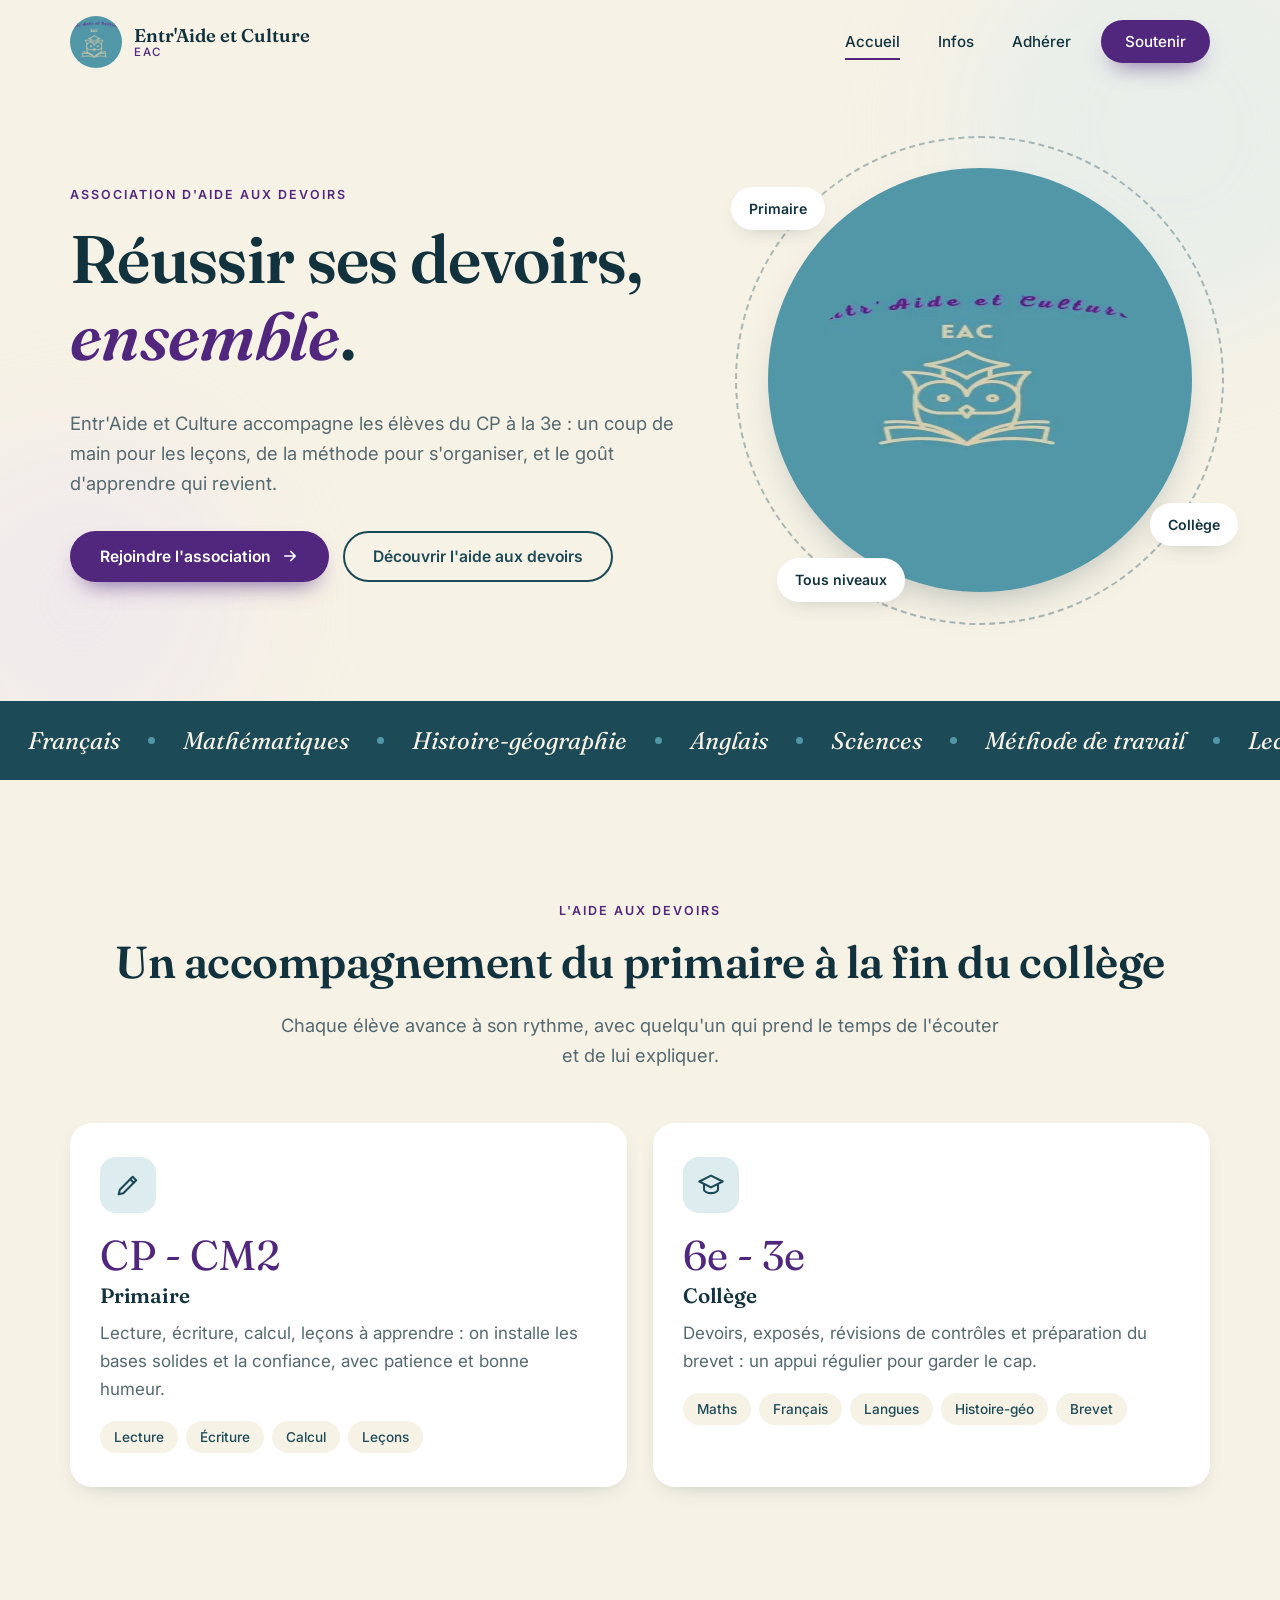
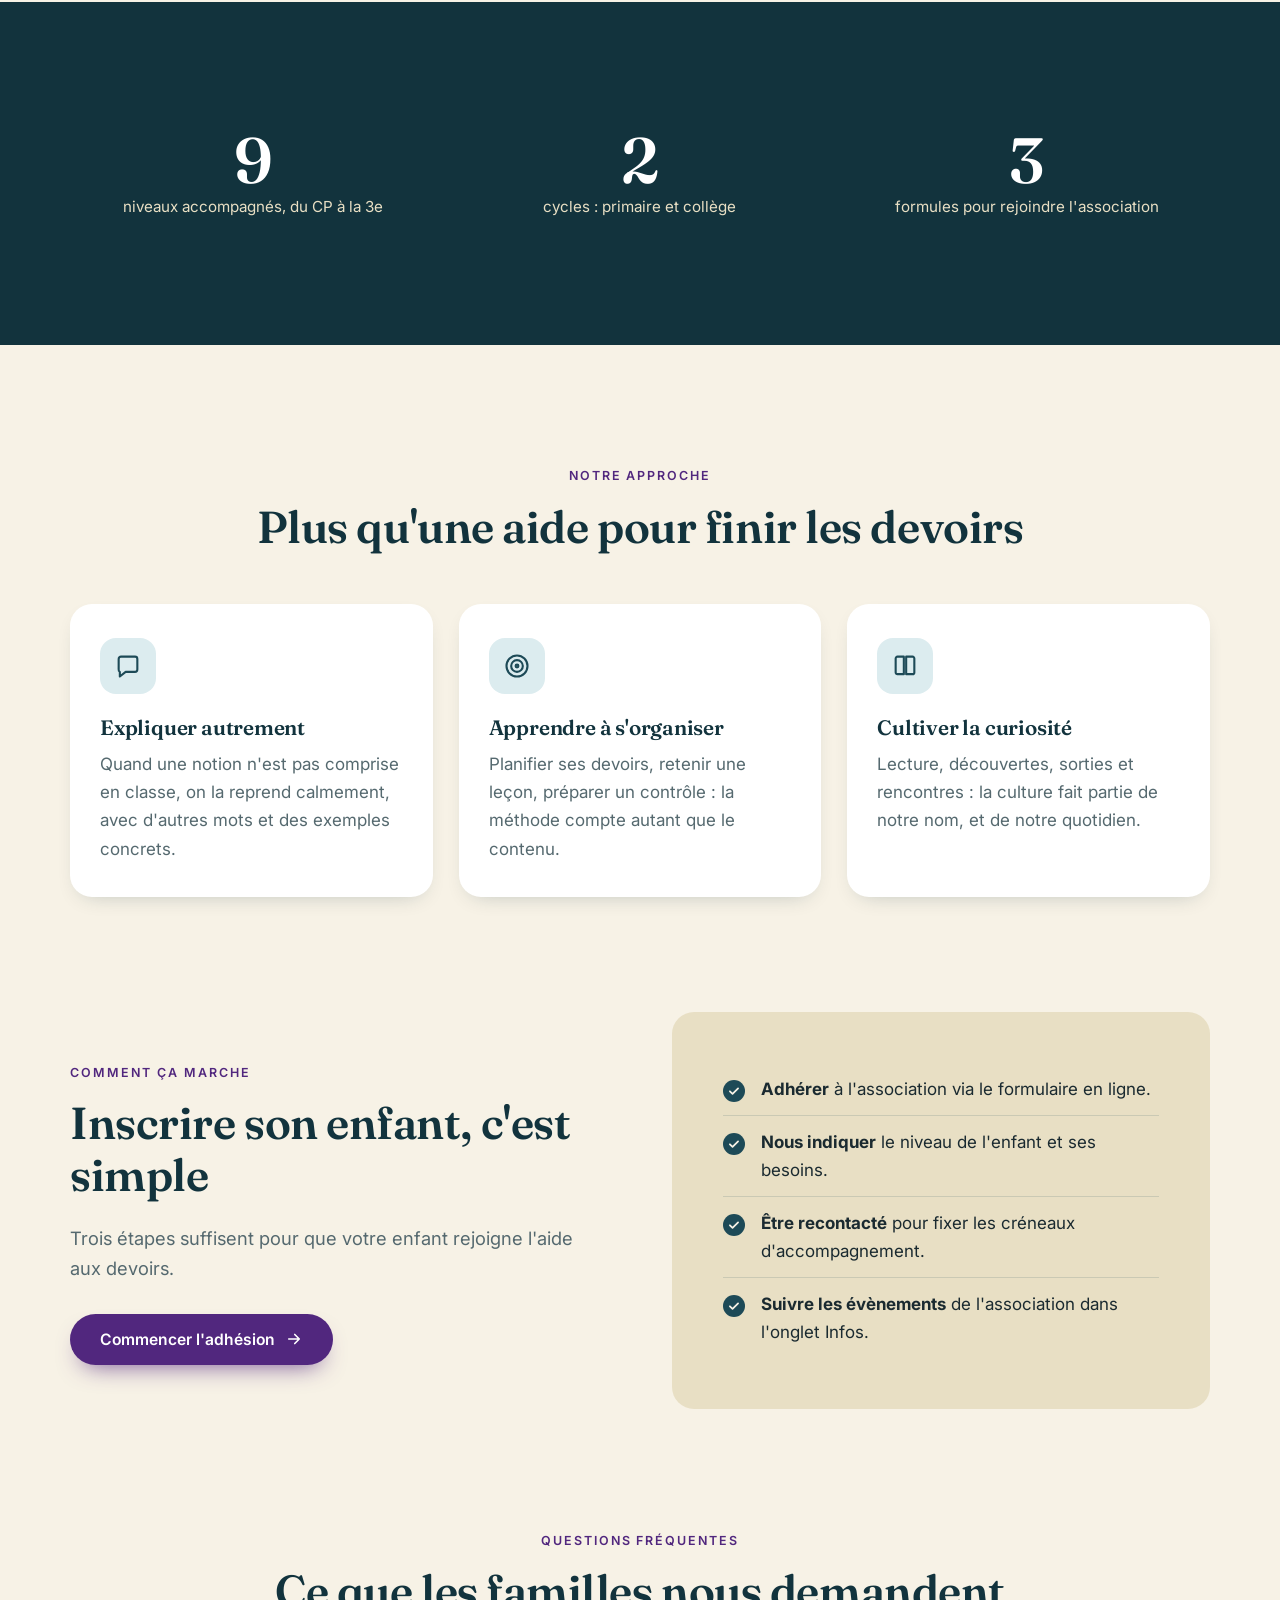
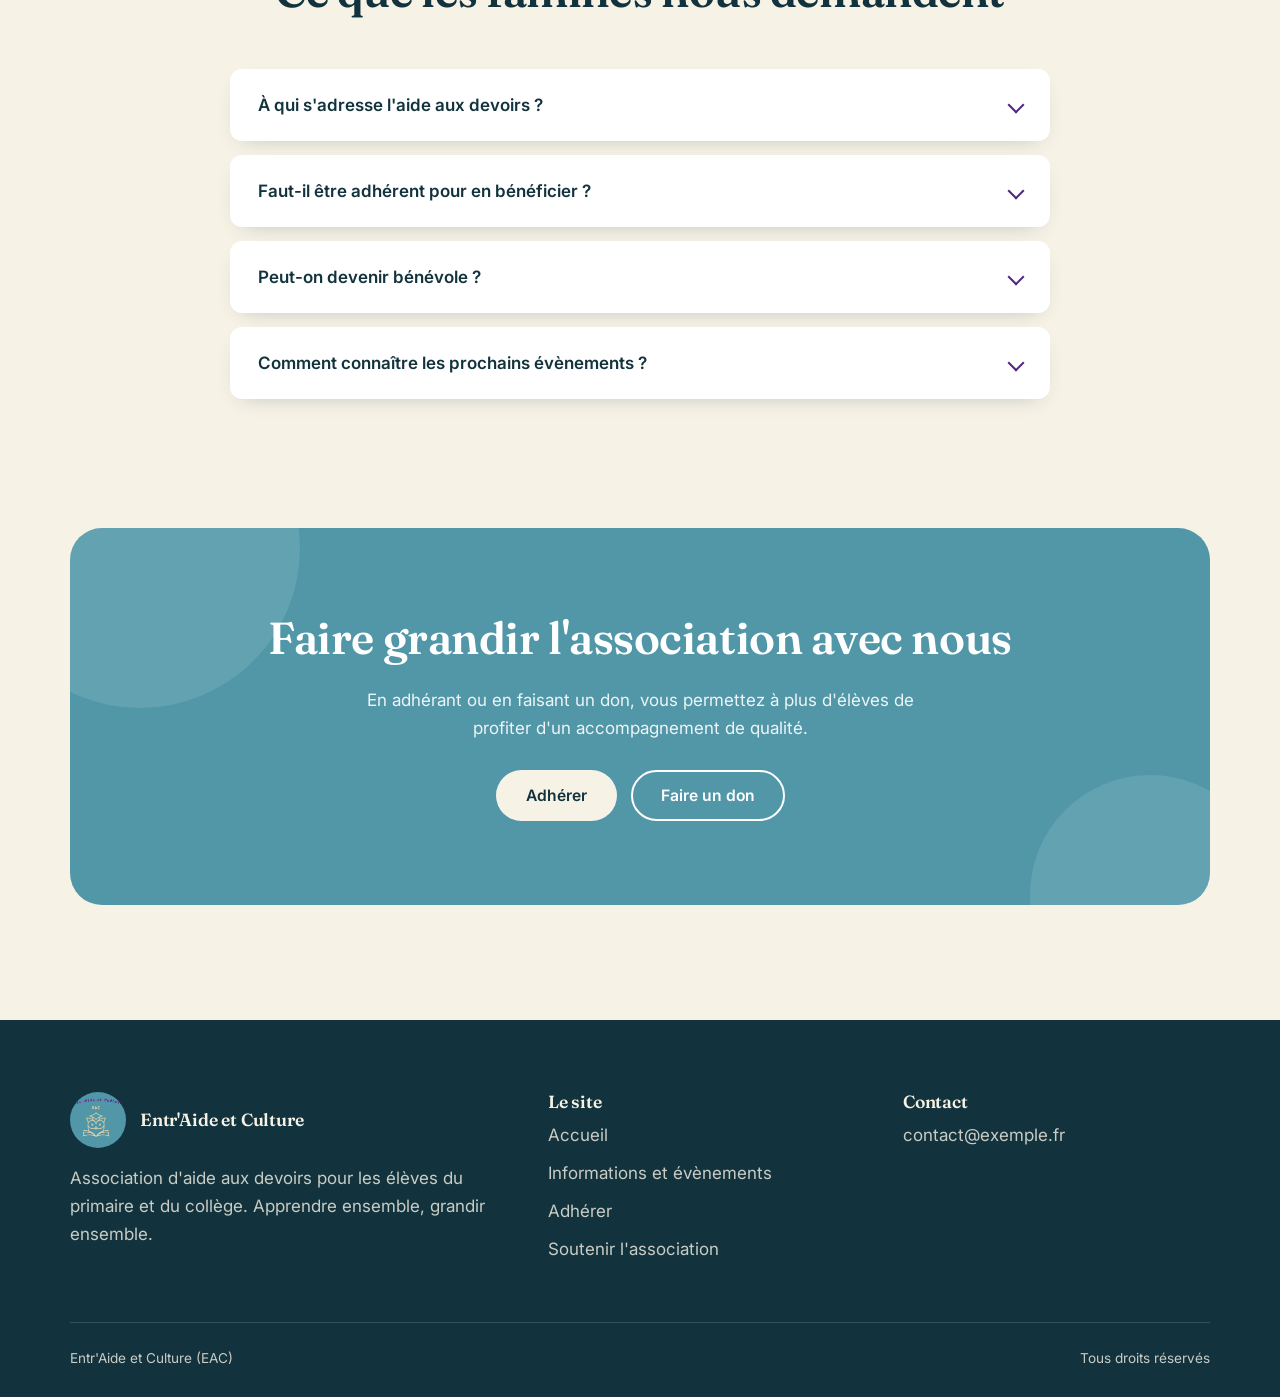
==== index.html @ 793c262a "Création du site de l'association Entr'Aide et Culture Co-Authored-By: Claude Sonnet 5.5 <noreply@an" ====
<!DOCTYPE html>
<html lang="fr">
<head>
<meta charset="UTF-8">
<meta name="viewport" content="width=device-width, initial-scale=1.0">
<title>Entr'Aide et Culture - Aide aux devoirs</title>
<meta name="description" content="Association d'aide aux devoirs pour les élèves du primaire et du collège.">
<link rel="icon" href="assets/favicon.png">
<link rel="preconnect" href="https://fonts.googleapis.com">
<link rel="preconnect" href="https://fonts.gstatic.com" crossorigin>
<link href="https://fonts.googleapis.com/css2?family=Fraunces:ital,opsz,wght@0,9..144,500;0,9..144,600;1,9..144,500&family=Inter:wght@400;500;600&display=swap" rel="stylesheet">
<link rel="stylesheet" href="css/style.css">
</head>
<body>
<header class="site-header">
  <div class="container nav">
    <a class="brand" href="index.html" aria-label="Entr'Aide et Culture, accueil">
      <img src="assets/logo.png" alt="Logo Entr'Aide et Culture" width="52" height="52">
      <span>Entr'Aide et Culture<small>EAC</small></span>
    </a>
    <button class="nav-toggle" aria-label="Ouvrir le menu" aria-expanded="false"><span></span></button>
    <ul class="nav-links"><li><a href="index.html" aria-current="page">Accueil</a></li><li><a href="evenements.html">Infos</a></li><li><a href="adhesion.html">Adhérer</a></li><li><a class="btn btn-primary" href="don.html">Soutenir</a></li></ul>
  </div>
</header>
<main>

<section class="hero">
  <div class="blob b1"></div><div class="blob b2"></div>
  <div class="container hero-grid">
    <div>
      <span class="eyebrow">Association d'aide aux devoirs</span>
      <h1>Réussir ses devoirs, <em>ensemble</em>.</h1>
      <p class="lead">Entr'Aide et Culture accompagne les élèves du CP à la 3e : un coup de main pour les leçons, de la méthode pour s'organiser, et le goût d'apprendre qui revient.</p>
      <div class="hero-actions">
        <a class="btn btn-primary" href="adhesion.html">Rejoindre l'association <svg viewBox="0 0 24 24" fill="none" stroke="currentColor" stroke-width="2.2" stroke-linecap="round" stroke-linejoin="round"><path d="M5 12h14M13 6l6 6-6 6"/></svg></a>
        <a class="btn btn-ghost" href="#aide">Découvrir l'aide aux devoirs</a>
      </div>
    </div>
    <div class="hero-visual">
      <div class="ring two"></div><div class="ring"></div>
      <img src="assets/logo.png" alt="Logo d'Entr'Aide et Culture : une chouette sur un livre ouvert" width="220" height="220">
      <span class="chip c1">Primaire</span><span class="chip c2">Collège</span><span class="chip c3">Tous niveaux</span>
    </div>
  </div>
</section>

<div class="marquee" aria-hidden="true"><div class="marquee-track"><span>Français</span><i></i><span>Mathématiques</span><i></i><span>Histoire-géographie</span><i></i><span>Anglais</span><i></i><span>Sciences</span><i></i><span>Méthode de travail</span><i></i><span>Lecture</span><i></i><span>Orthographe</span><i></i><span>Calcul mental</span><i></i><span>Organisation</span><i></i><span>Français</span><i></i><span>Mathématiques</span><i></i><span>Histoire-géographie</span><i></i><span>Anglais</span><i></i><span>Sciences</span><i></i><span>Méthode de travail</span><i></i><span>Lecture</span><i></i><span>Orthographe</span><i></i><span>Calcul mental</span><i></i><span>Organisation</span><i></i></div></div>

<section class="section" id="aide">
  <div class="container">
    <div class="section-head center reveal">
      <span class="eyebrow">L'aide aux devoirs</span>
      <h2>Un accompagnement du primaire à la fin du collège</h2>
      <p class="lead">Chaque élève avance à son rythme, avec quelqu'un qui prend le temps de l'écouter et de lui expliquer.</p>
    </div>
    <div class="grid grid-2">
      <article class="card level-card reveal">
        <div class="icon"><svg viewBox="0 0 24 24" fill="none" stroke="currentColor" stroke-width="1.8" stroke-linecap="round" stroke-linejoin="round"><path d="M4 20l1-4L16 5l3 3L8 19z"/><path d="M14 7l3 3"/></svg></div>
        <div class="range">CP - CM2</div>
        <h3>Primaire</h3>
        <p>Lecture, écriture, calcul, leçons à apprendre : on installe les bases solides et la confiance, avec patience et bonne humeur.</p>
        <div class="tags"><span>Lecture</span><span>Écriture</span><span>Calcul</span><span>Leçons</span></div>
      </article>
      <article class="card level-card reveal" style="--d:.12s">
        <div class="icon"><svg viewBox="0 0 24 24" fill="none" stroke="currentColor" stroke-width="1.8" stroke-linecap="round" stroke-linejoin="round"><path d="M2 9l10-5 10 5-10 5z"/><path d="M6 11.5V16c0 1.5 3 3 6 3s6-1.5 6-3v-4.5"/></svg></div>
        <div class="range">6e - 3e</div>
        <h3>Collège</h3>
        <p>Devoirs, exposés, révisions de contrôles et préparation du brevet : un appui régulier pour garder le cap.</p>
        <div class="tags"><span>Maths</span><span>Français</span><span>Langues</span><span>Histoire-géo</span><span>Brevet</span></div>
      </article>
    </div>
  </div>
</section>

<section class="section band">
  <div class="container">
    <div class="stats">
      <div class="stat reveal"><strong data-count="9">0</strong><span>niveaux accompagnés, du CP à la 3e</span></div>
      <div class="stat reveal" style="--d:.1s"><strong data-count="2">0</strong><span>cycles : primaire et collège</span></div>
      <div class="stat reveal" style="--d:.2s"><strong data-count="3">0</strong><span>formules pour rejoindre l'association</span></div>
    </div>
  </div>
</section>

<section class="section">
  <div class="container">
    <div class="section-head center reveal">
      <span class="eyebrow">Notre approche</span>
      <h2>Plus qu'une aide pour finir les devoirs</h2>
    </div>
    <div class="grid grid-3">
      <article class="card reveal"><div class="icon"><svg viewBox="0 0 24 24" fill="none" stroke="currentColor" stroke-width="1.8" stroke-linecap="round" stroke-linejoin="round"><path d="M4 6a2 2 0 012-2h12a2 2 0 012 2v9a2 2 0 01-2 2H10l-5 4v-4a2 2 0 01-1-2z"/></svg></div><h3>Expliquer autrement</h3><p>Quand une notion n'est pas comprise en classe, on la reprend calmement, avec d'autres mots et des exemples concrets.</p></article>
      <article class="card reveal" style="--d:.1s"><div class="icon"><svg viewBox="0 0 24 24" fill="none" stroke="currentColor" stroke-width="1.8" stroke-linecap="round" stroke-linejoin="round"><circle cx="12" cy="12" r="9"/><circle cx="12" cy="12" r="5"/><circle cx="12" cy="12" r="1.2"/></svg></div><h3>Apprendre à s'organiser</h3><p>Planifier ses devoirs, retenir une leçon, préparer un contrôle : la méthode compte autant que le contenu.</p></article>
      <article class="card reveal" style="--d:.2s"><div class="icon"><svg viewBox="0 0 24 24" fill="none" stroke="currentColor" stroke-width="1.8" stroke-linecap="round" stroke-linejoin="round"><path d="M4 5.5C4 4.7 4.7 4 5.5 4H11v15H5.5C4.7 19 4 18.3 4 17.5z"/><path d="M20 5.5c0-.8-.7-1.5-1.5-1.5H13v15h5.5c.8 0 1.5-.7 1.5-1.5z"/></svg></div><h3>Cultiver la curiosité</h3><p>Lecture, découvertes, sorties et rencontres : la culture fait partie de notre nom, et de notre quotidien.</p></article>
    </div>
  </div>
</section>

<section class="section" style="padding-top:0">
  <div class="container split">
    <div class="reveal left">
      <span class="eyebrow">Comment ça marche</span>
      <h2>Inscrire son enfant, c'est simple</h2>
      <p class="lead">Trois étapes suffisent pour que votre enfant rejoigne l'aide aux devoirs.</p>
      <a class="btn btn-primary" href="adhesion.html" style="margin-top:12px">Commencer l'adhésion <svg viewBox="0 0 24 24" fill="none" stroke="currentColor" stroke-width="2.2" stroke-linecap="round" stroke-linejoin="round"><path d="M5 12h14M13 6l6 6-6 6"/></svg></a>
    </div>
    <div class="panel reveal right">
      <ul class="checklist">
        <li><strong>Adhérer</strong> à l'association via le formulaire en ligne.</li>
        <li><strong>Nous indiquer</strong> le niveau de l'enfant et ses besoins.</li>
        <li><strong>Être recontacté</strong> pour fixer les créneaux d'accompagnement.</li>
        <li><strong>Suivre les évènements</strong> de l'association dans l'onglet Infos.</li>
      </ul>
    </div>
  </div>
</section>

<section class="section" style="padding-top:0">
  <div class="container">
    <div class="section-head center reveal"><span class="eyebrow">Questions fréquentes</span><h2>Ce que les familles nous demandent</h2></div>
    <div class="faq">
      <details class="reveal"><summary>À qui s'adresse l'aide aux devoirs ?</summary><div class="answer">Aux élèves de l'école primaire (du CP au CM2) et du collège (de la 6e à la 3e), quel que soit leur niveau.</div></details>
      <details class="reveal"><summary>Faut-il être adhérent pour en bénéficier ?</summary><div class="answer">Oui, l'adhésion à l'association permet à votre enfant de participer. Elle se fait en quelques minutes depuis la page Adhérer.</div></details>
      <details class="reveal"><summary>Peut-on devenir bénévole ?</summary><div class="answer">Bien sûr. Étudiants, parents, retraités : toute personne qui souhaite donner un peu de temps est la bienvenue. Choisissez l'adhésion bénévole.</div></details>
      <details class="reveal"><summary>Comment connaître les prochains évènements ?</summary><div class="answer">Tout est annoncé dans l'onglet Infos, mis à jour au fur et à mesure.</div></details>
    </div>
  </div>
</section>

<section class="section cta" style="padding-top:0">
  <div class="container">
    <div class="cta-box reveal">
      <h2>Faire grandir l'association avec nous</h2>
      <p>En adhérant ou en faisant un don, vous permettez à plus d'élèves de profiter d'un accompagnement de qualité.</p>
      <div class="cta-actions"><a class="btn btn-light" href="adhesion.html">Adhérer</a><a class="btn btn-ghost" style="border-color:#fff;color:#fff" href="don.html">Faire un don</a></div>
    </div>
  </div>
</section>

</main>
<footer class="site-footer">
  <div class="container">
    <div class="footer-grid">
      <div>
        <div class="footer-brand"><img src="assets/logo.png" alt="" width="56" height="56"><h3 style="margin:0">Entr'Aide et Culture</h3></div>
        <p>Association d'aide aux devoirs pour les élèves du primaire et du collège. Apprendre ensemble, grandir ensemble.</p>
      </div>
      <div><h3>Le site</h3><ul>
        <li><a href="index.html">Accueil</a></li><li><a href="evenements.html">Informations et évènements</a></li>
        <li><a href="adhesion.html">Adhérer</a></li><li><a href="don.html">Soutenir l'association</a></li></ul></div>
      <div><h3>Contact</h3><ul><li><a data-mail href="#"></a></li></ul></div>
    </div>
    <div class="copyright"><span>Entr'Aide et Culture (EAC)</span><span>Tous droits réservés</span></div>
  </div>
</footer>
<script src="js/config.js"></script>
<script src="data/evenements.js"></script>
<script src="js/main.js"></script>
</body>
</html>
---- css/style.css ----
:root {
  --teal: #5197a8;
  --teal-deep: #1d4a57;
  --teal-dark: #12333d;
  --teal-soft: #dcecef;
  --cream: #f7f2e6;
  --sand: #e8dfc4;
  --violet: #51277e;
  --violet-soft: #ebe3f3;
  --ink: #1a2a30;
  --muted: #55696f;
  --white: #ffffff;
  --radius: 22px;
  --radius-sm: 12px;
  --shadow: 0 18px 40px -18px rgba(18, 51, 61, 0.35);
  --shadow-sm: 0 8px 22px -12px rgba(18, 51, 61, 0.3);
  --ease: cubic-bezier(0.22, 0.8, 0.28, 1);
  --serif: "Fraunces", Georgia, "Times New Roman", serif;
  --sans: "Inter", system-ui, -apple-system, "Segoe UI", Roboto, sans-serif;
}

*, *::before, *::after { box-sizing: border-box; }
html { scroll-behavior: smooth; overflow-x: clip; }
body {
  margin: 0;
  font-family: var(--sans);
  color: var(--ink);
  background: var(--cream);
  line-height: 1.65;
  font-size: 17px;
  -webkit-font-smoothing: antialiased;
  overflow-x: hidden;
  animation: pageIn 0.7s var(--ease) both;
}
body.leaving { animation: pageOut 0.28s ease forwards; }
@keyframes pageIn { from { opacity: 0; transform: translateY(10px); } to { opacity: 1; transform: none; } }
@keyframes pageOut { to { opacity: 0; transform: translateY(-6px); } }

img { max-width: 100%; display: block; }
a { color: inherit; }
h1, h2, h3 { font-family: var(--serif); font-weight: 600; line-height: 1.15; margin: 0 0 0.5em; color: var(--teal-dark); letter-spacing: -0.01em; }
h1 { font-size: clamp(2.4rem, 5.6vw, 4.2rem); }
h2 { font-size: clamp(1.9rem, 3.6vw, 2.8rem); }
h3 { font-size: 1.3rem; }
p { margin: 0 0 1em; }
.container { width: min(1140px, 92%); margin-inline: auto; }
.section { padding: clamp(64px, 9vw, 120px) 0; position: relative; }
.eyebrow {
  display: inline-block;
  font-size: 0.78rem;
  letter-spacing: 0.16em;
  text-transform: uppercase;
  font-weight: 600;
  color: var(--violet);
  margin-bottom: 14px;
}
.lead { font-size: 1.15rem; color: var(--muted); max-width: 60ch; }
.center { text-align: center; }
.center .lead { margin-inline: auto; }
.section-head { margin-bottom: 52px; }

/* Header */
.site-header {
  position: fixed; inset: 0 0 auto 0; z-index: 50;
  padding: 16px 0;
  transition: background 0.35s ease, padding 0.35s ease, box-shadow 0.35s ease;
}
.site-header::before {
  content: ""; position: absolute; inset: 0; z-index: -1; opacity: 0;
  background: rgba(247, 242, 230, 0.92); backdrop-filter: blur(10px);
  transition: opacity 0.35s ease;
}
.site-header.scrolled::before { opacity: 1; }
.site-header.scrolled {
  padding: 8px 0;
  box-shadow: 0 6px 24px -16px rgba(18, 51, 61, 0.5);
}
.nav { display: flex; align-items: center; justify-content: space-between; gap: 24px; }
.brand { display: flex; align-items: center; gap: 12px; text-decoration: none; }
.brand img { width: 52px; height: 52px; border-radius: 50%; object-fit: cover; transition: transform 0.5s var(--ease); }
.brand:hover img { transform: rotate(-8deg) scale(1.06); }
.brand span { font-family: var(--serif); font-weight: 600; font-size: 1.15rem; color: var(--teal-dark); line-height: 1.1; }
.brand small { display: block; font-family: var(--sans); font-weight: 500; font-size: 0.72rem; letter-spacing: 0.14em; color: var(--violet); }
.nav-links { display: flex; align-items: center; gap: 6px; list-style: none; margin: 0; padding: 0; }
.nav-links a {
  position: relative; display: block; text-decoration: none; padding: 10px 16px;
  font-weight: 500; font-size: 0.95rem; color: var(--teal-dark); border-radius: 999px;
}
.nav-links a:not(.btn)::after {
  content: ""; position: absolute; left: 16px; right: 16px; bottom: 5px; height: 2px;
  background: var(--violet); transform: scaleX(0); transform-origin: left; transition: transform 0.35s var(--ease);
}
.nav-links a:not(.btn):hover::after, .nav-links a[aria-current="page"]::after { transform: scaleX(1); }
.nav-toggle { display: none; background: none; border: 0; width: 44px; height: 44px; cursor: pointer; position: relative; }
.nav-toggle span, .nav-toggle span::before, .nav-toggle span::after {
  position: absolute; left: 10px; width: 24px; height: 2px; background: var(--teal-dark); border-radius: 2px; transition: transform 0.3s var(--ease), opacity 0.2s;
}
.nav-toggle span { top: 21px; }
.nav-toggle span::before { content: ""; left: 0; top: -7px; }
.nav-toggle span::after { content: ""; left: 0; top: 7px; }
.nav-open .nav-toggle span { background: transparent; }
.nav-open .nav-toggle span::before { transform: translateY(7px) rotate(45deg); }
.nav-open .nav-toggle span::after { transform: translateY(-7px) rotate(-45deg); }

/* Buttons */
.btn {
  display: inline-flex; align-items: center; justify-content: center; gap: 10px;
  font: 600 0.98rem var(--sans); text-decoration: none; cursor: pointer;
  padding: 14px 28px; border-radius: 999px; border: 2px solid transparent;
  position: relative; overflow: hidden; isolation: isolate;
  transition: transform 0.3s var(--ease), box-shadow 0.3s var(--ease), color 0.3s, background 0.3s, border-color 0.3s;
}
.btn::before {
  content: ""; position: absolute; inset: 0; z-index: -1;
  background: linear-gradient(110deg, transparent 30%, rgba(255,255,255,0.35) 50%, transparent 70%);
  transform: translateX(-120%); transition: transform 0.7s var(--ease);
}
.btn:hover::before { transform: translateX(120%); }
.btn:hover { transform: translateY(-3px); }
.btn:active { transform: translateY(-1px); }
.btn-primary { background: var(--violet); color: var(--white); box-shadow: 0 12px 24px -12px rgba(81, 39, 126, 0.8); }
.btn-primary:hover { box-shadow: 0 18px 28px -12px rgba(81, 39, 126, 0.8); }
.btn-ghost { border-color: var(--teal-deep); color: var(--teal-deep); background: transparent; }
.btn-ghost:hover { background: var(--teal-deep); color: var(--white); }
.btn-light { background: var(--cream); color: var(--teal-dark); }
.btn svg { width: 18px; height: 18px; transition: transform 0.3s var(--ease); }
.btn:hover svg { transform: translateX(4px); }
.nav-links .btn { padding: 10px 22px; margin-left: 8px; color: var(--white); }

/* Hero */
.hero { padding: 150px 0 90px; position: relative; overflow: hidden; }
.hero-grid { display: grid; grid-template-columns: 1.15fr 0.85fr; gap: 56px; align-items: center; }
.hero h1 em { font-style: italic; color: var(--violet); }
.hero .lead { margin-bottom: 32px; }
.hero-actions { display: flex; flex-wrap: wrap; gap: 14px; }
.hero-visual { position: relative; aspect-ratio: 1; display: grid; place-items: center; }
.hero-visual .ring {
  position: absolute; inset: 4%; border-radius: 50%;
  background: var(--teal); box-shadow: var(--shadow);
  animation: breathe 7s ease-in-out infinite;
}
.hero-visual .ring.two { inset: -3%; background: none; border: 2px dashed rgba(29, 74, 87, 0.35); box-shadow: none; animation: spin 40s linear infinite; }
.hero-visual img { position: relative; width: 78%; border-radius: 50%; animation: float 6s ease-in-out infinite; }
.chip {
  position: absolute; background: var(--white); border-radius: 999px; padding: 10px 18px;
  font-weight: 600; font-size: 0.88rem; color: var(--teal-dark); box-shadow: var(--shadow-sm);
}
.chip.c1 { top: 8%; left: -4%; animation: float 5s ease-in-out infinite; }
.chip.c2 { bottom: 14%; right: -6%; animation: float 6.5s ease-in-out -2s infinite; }
.chip.c3 { bottom: 2%; left: 6%; animation: float 5.5s ease-in-out -1s infinite; }
@keyframes float { 0%, 100% { transform: translateY(0); } 50% { transform: translateY(-14px); } }
@keyframes breathe { 0%, 100% { transform: scale(1); } 50% { transform: scale(1.03); } }
@keyframes spin { to { transform: rotate(360deg); } }
.blob { position: absolute; border-radius: 50%; filter: blur(60px); opacity: 0.5; z-index: -1; animation: drift 18s ease-in-out infinite alternate; }
.blob.b1 { width: 420px; height: 420px; background: var(--teal-soft); top: -80px; right: -100px; }
.blob.b2 { width: 320px; height: 320px; background: var(--violet-soft); bottom: -60px; left: -80px; animation-duration: 22s; }
@keyframes drift { to { transform: translate(40px, 30px) scale(1.12); } }

/* Marquee */
.marquee { background: var(--teal-deep); color: var(--cream); overflow: hidden; padding: 20px 0; }
.marquee-track { display: flex; width: max-content; animation: scroll 38s linear infinite; }
.marquee:hover .marquee-track { animation-play-state: paused; }
.marquee-track span { font-family: var(--serif); font-size: 1.5rem; font-style: italic; padding: 0 28px; white-space: nowrap; }
.marquee-track i { align-self: center; width: 7px; height: 7px; border-radius: 50%; background: var(--teal); }
@keyframes scroll { to { transform: translateX(-50%); } }

/* Cards */
.grid { display: grid; gap: 26px; }
.grid-2 { grid-template-columns: repeat(2, 1fr); }
.grid-3 { grid-template-columns: repeat(3, 1fr); }
.grid-4 { grid-template-columns: repeat(4, 1fr); }
.card {
  background: var(--white); border-radius: var(--radius); padding: 34px 30px;
  box-shadow: var(--shadow-sm);
  transition: transform 0.45s var(--ease), box-shadow 0.45s var(--ease);
}
.card:hover { transform: translateY(-8px); box-shadow: var(--shadow); }
.card p:last-child { margin-bottom: 0; }
.card p { color: var(--muted); }
.icon {
  width: 56px; height: 56px; border-radius: 16px; display: grid; place-items: center;
  background: var(--teal-soft); color: var(--teal-deep); margin-bottom: 22px;
  transition: transform 0.5s var(--ease), background 0.4s, color 0.4s;
}
.icon svg { width: 28px; height: 28px; }
.card:hover .icon { transform: rotate(-8deg) scale(1.08); background: var(--violet); color: var(--white); }
.level-card .range { font-family: var(--serif); font-size: 2.6rem; color: var(--violet); line-height: 1; margin-bottom: 8px; }
.tags { display: flex; flex-wrap: wrap; gap: 8px; margin-top: 18px; }
.tags span { background: var(--cream); padding: 5px 14px; border-radius: 999px; font-size: 0.85rem; color: var(--teal-deep); font-weight: 500; }

/* Dark band with numbers */
.band { background: var(--teal-dark); color: var(--cream); }
.band h2, .band h3 { color: var(--cream); }
.band .eyebrow { color: var(--sand); }
.band .lead { color: rgba(247, 242, 230, 0.75); }
.stats { display: grid; grid-template-columns: repeat(3, 1fr); gap: 20px; text-align: center; }
.stat strong { display: block; font-family: var(--serif); font-size: clamp(2.6rem, 5vw, 4rem); font-weight: 600; color: var(--white); line-height: 1; }
.stat span { color: var(--sand); font-size: 0.95rem; }
.stat { padding: 10px; }

/* Steps */
.steps { counter-reset: step; display: grid; grid-template-columns: repeat(3, 1fr); gap: 26px; position: relative; }
.step { position: relative; padding-top: 10px; }
.step::before {
  counter-increment: step; content: counter(step);
  display: grid; place-items: center; width: 64px; height: 64px; border-radius: 50%;
  background: var(--violet); color: var(--white); font-family: var(--serif); font-size: 1.6rem; margin-bottom: 20px;
  box-shadow: 0 0 0 8px var(--violet-soft);
  transition: transform 0.5s var(--ease);
}
.step:hover::before { transform: scale(1.1) rotate(-6deg); }
.step p { color: var(--muted); }

/* Split */
.split { display: grid; grid-template-columns: 1fr 1fr; gap: 64px; align-items: center; }
.panel { background: var(--sand); border-radius: var(--radius); padding: clamp(28px, 4vw, 52px); position: relative; overflow: hidden; }
.checklist { list-style: none; margin: 0; padding: 0; }
.checklist li { position: relative; padding: 12px 0 12px 38px; border-bottom: 1px solid rgba(29, 74, 87, 0.15); }
.checklist li:last-child { border-bottom: 0; }
.checklist li::before {
  content: ""; position: absolute; left: 0; top: 17px; width: 22px; height: 22px; border-radius: 50%;
  background: var(--teal-deep) url("data:image/svg+xml,%3Csvg xmlns='http://www.w3.org/2000/svg' viewBox='0 0 24 24' fill='none' stroke='%23f7f2e6' stroke-width='3' stroke-linecap='round' stroke-linejoin='round'%3E%3Cpath d='M5 12.5l4.5 4.5L19 7.5'/%3E%3C/svg%3E") center / 14px no-repeat;
}

/* FAQ */
.faq { max-width: 820px; margin-inline: auto; }
.faq details { background: var(--white); border-radius: var(--radius-sm); margin-bottom: 14px; box-shadow: var(--shadow-sm); overflow: hidden; }
.faq summary {
  list-style: none; cursor: pointer; padding: 22px 28px; font-weight: 600; color: var(--teal-dark);
  display: flex; justify-content: space-between; align-items: center; gap: 20px;
}
.faq summary::-webkit-details-marker { display: none; }
.faq summary::after {
  content: ""; flex: none; width: 12px; height: 12px;
  border-right: 2px solid var(--violet); border-bottom: 2px solid var(--violet);
  transform: rotate(45deg); transition: transform 0.4s var(--ease);
}
.faq details[open] summary::after { transform: rotate(-135deg); }
.faq .answer { padding: 0 28px 24px; color: var(--muted); animation: reveal 0.5s var(--ease); }
@keyframes reveal { from { opacity: 0; transform: translateY(-8px); } to { opacity: 1; transform: none; } }

/* CTA */
.cta { text-align: center; }
.cta-box {
  background: var(--teal); color: var(--white); border-radius: 32px; padding: clamp(40px, 7vw, 84px) 24px;
  position: relative; overflow: hidden;
}
.cta-box::before, .cta-box::after { content: ""; position: absolute; border-radius: 50%; background: rgba(255,255,255,0.1); animation: drift 14s ease-in-out infinite alternate; }
.cta-box::before { width: 320px; height: 320px; top: -140px; left: -90px; }
.cta-box::after { width: 240px; height: 240px; bottom: -110px; right: -60px; animation-duration: 18s; }
.cta-box > * { position: relative; }
.cta-box h2 { color: var(--white); }
.cta-box p { max-width: 54ch; margin-inline: auto; color: rgba(255,255,255,0.9); }
.cta-actions { display: flex; flex-wrap: wrap; gap: 14px; justify-content: center; margin-top: 28px; }

/* Page hero */
.page-hero { padding: 160px 0 70px; position: relative; overflow: hidden; }
.page-hero .lead { margin-top: 12px; }

/* Events */
.filters { display: inline-flex; background: var(--white); padding: 6px; border-radius: 999px; box-shadow: var(--shadow-sm); margin-bottom: 40px; }
.filters button {
  font: 600 0.92rem var(--sans); border: 0; background: none; padding: 10px 24px; border-radius: 999px; cursor: pointer; color: var(--teal-deep);
  transition: background 0.3s, color 0.3s;
}
.filters button.active { background: var(--teal-deep); color: var(--white); }
.events { display: grid; gap: 22px; }
.event {
  display: grid; grid-template-columns: 110px 1fr auto; gap: 28px; align-items: center;
  background: var(--white); border-radius: var(--radius); padding: 26px 32px; box-shadow: var(--shadow-sm);
  transition: transform 0.45s var(--ease), box-shadow 0.45s var(--ease);
}
.event:hover { transform: translateX(8px); box-shadow: var(--shadow); }
.event-date { text-align: center; background: var(--cream); border-radius: 16px; padding: 14px 8px; }
.event-date b { display: block; font-family: var(--serif); font-size: 2.3rem; line-height: 1; color: var(--violet); }
.event-date span { font-size: 0.8rem; text-transform: uppercase; letter-spacing: 0.12em; color: var(--teal-deep); font-weight: 600; }
.event h3 { margin-bottom: 6px; }
.event p { margin: 0; color: var(--muted); }
.event .meta { display: flex; flex-wrap: wrap; gap: 8px 18px; font-size: 0.9rem; color: var(--teal-deep); font-weight: 500; margin-top: 10px; }
.badge { display: inline-block; padding: 6px 14px; border-radius: 999px; font-size: 0.8rem; font-weight: 600; background: var(--teal-soft); color: var(--teal-deep); }
.event.past { opacity: 0.7; }
.event.past .badge { background: var(--sand); }
.empty { text-align: center; background: var(--white); border-radius: var(--radius); padding: 60px 24px; box-shadow: var(--shadow-sm); }
.empty .icon { margin-inline: auto; }
.empty p { color: var(--muted); max-width: 46ch; margin-inline: auto; }

/* Forms */
.form-card { background: var(--white); border-radius: var(--radius); padding: clamp(28px, 4vw, 48px); box-shadow: var(--shadow); }
.form-grid { display: grid; grid-template-columns: 1fr 1fr; gap: 20px; }
.field { display: flex; flex-direction: column; gap: 8px; }
.field.full { grid-column: 1 / -1; }
.field label, .legend { font-weight: 600; font-size: 0.9rem; color: var(--teal-dark); }
.field input, .field select, .field textarea {
  font: inherit; padding: 14px 16px; border-radius: var(--radius-sm); border: 2px solid var(--sand); background: var(--cream); color: var(--ink);
  transition: border-color 0.3s, box-shadow 0.3s, background 0.3s;
}
.field input:focus, .field select:focus, .field textarea:focus { outline: none; border-color: var(--teal); background: var(--white); box-shadow: 0 0 0 5px rgba(81, 151, 168, 0.2); }
.field textarea { min-height: 120px; resize: vertical; }
.check { display: flex; gap: 12px; align-items: flex-start; font-size: 0.92rem; color: var(--muted); }
.check input { margin-top: 5px; accent-color: var(--violet); width: 18px; height: 18px; }
.notice { margin-top: 18px; padding: 16px 20px; border-radius: var(--radius-sm); background: var(--teal-soft); color: var(--teal-dark); font-size: 0.95rem; display: none; animation: reveal 0.5s var(--ease); }
.notice.show { display: block; }

/* Plans */
.plan .icon { margin-inline: auto; }
.plan { text-align: center; cursor: pointer; border: 2px solid transparent; }
.plan .price { font-family: var(--serif); font-size: 3rem; color: var(--violet); line-height: 1; margin: 14px 0 4px; }
.plan .price small { font-size: 1rem; color: var(--muted); font-family: var(--sans); }
.plan.selected { border-color: var(--violet); transform: translateY(-8px); box-shadow: var(--shadow); }

/* Donation */
.amounts { display: grid; grid-template-columns: repeat(4, 1fr); gap: 12px; margin: 14px 0 22px; }
.amount {
  font: 600 1.25rem var(--serif); padding: 18px 10px; border-radius: var(--radius-sm); border: 2px solid var(--sand); background: var(--cream);
  color: var(--teal-dark); cursor: pointer; transition: transform 0.3s var(--ease), background 0.3s, color 0.3s, border-color 0.3s;
}
.amount:hover { transform: translateY(-4px); border-color: var(--teal); }
.amount.active { background: var(--violet); border-color: var(--violet); color: var(--white); transform: translateY(-4px); }
.toggle { display: inline-flex; background: var(--cream); padding: 5px; border-radius: 999px; margin: 8px 0 20px; }
.toggle button { font: 600 0.9rem var(--sans); border: 0; background: none; padding: 9px 22px; border-radius: 999px; cursor: pointer; color: var(--teal-deep); transition: background 0.3s, color 0.3s; }
.toggle button.active { background: var(--teal-deep); color: var(--white); }
.total { display: flex; justify-content: space-between; align-items: baseline; padding: 18px 0; border-top: 1px solid var(--sand); margin-top: 8px; }
.total b { font-family: var(--serif); font-size: 2.2rem; color: var(--violet); }
.progress { height: 12px; background: var(--sand); border-radius: 999px; overflow: hidden; margin-top: 14px; }
.progress i { display: block; height: 100%; width: 0; background: linear-gradient(90deg, var(--teal), var(--violet)); border-radius: 999px; transition: width 1.6s var(--ease); }

/* Footer */
.site-footer { background: var(--teal-dark); color: rgba(247, 242, 230, 0.8); padding: 72px 0 28px; }
.footer-grid { display: grid; grid-template-columns: 1.4fr 1fr 1fr; gap: 48px; }
.site-footer h3 { color: var(--cream); font-size: 1.1rem; }
.site-footer ul { list-style: none; padding: 0; margin: 0; }
.site-footer li { margin-bottom: 10px; }
.site-footer a { text-decoration: none; transition: color 0.3s, padding 0.3s; }
.site-footer a:hover { color: var(--white); padding-left: 4px; }
.footer-brand { display: flex; align-items: center; gap: 14px; margin-bottom: 16px; }
.footer-brand img { width: 56px; border-radius: 50%; }
.copyright { border-top: 1px solid rgba(247, 242, 230, 0.15); margin-top: 48px; padding-top: 24px; font-size: 0.85rem; display: flex; justify-content: space-between; flex-wrap: wrap; gap: 8px; }

/* Reveal on scroll */
.reveal { opacity: 0; transform: translateY(34px); transition: opacity 0.9s var(--ease), transform 0.9s var(--ease); transition-delay: var(--d, 0s); }
.reveal.left { transform: translateX(-40px); }
.reveal.right { transform: translateX(40px); }
.reveal.in { opacity: 1; transform: none; }

/* Hero entrance */
.hero .eyebrow, .hero h1, .hero .lead, .hero-actions, .page-hero > .container > * { animation: rise 0.9s var(--ease) both; }
.hero h1, .page-hero h1 { animation-delay: 0.1s; }
.hero .lead, .page-hero .lead { animation-delay: 0.22s; }
.hero-actions { animation-delay: 0.34s; }
@keyframes rise { from { opacity: 0; transform: translateY(28px); } to { opacity: 1; transform: none; } }

/* Responsive */
@media (max-width: 960px) {
  .hero-grid, .split { grid-template-columns: 1fr; gap: 44px; }
  .hero { padding-top: 130px; }
  .hero-visual { max-width: 380px; margin-inline: auto; width: 100%; }
  .grid-3, .steps { grid-template-columns: 1fr; }
  .grid-4 { grid-template-columns: repeat(2, 1fr); }
  .footer-grid { grid-template-columns: 1fr; gap: 32px; }
  .nav-toggle { display: block; }
  .nav-links {
    position: fixed; inset: 0 0 0 auto; width: min(320px, 86vw); background: var(--cream);
    flex-direction: column; align-items: stretch; padding: 100px 24px 24px; gap: 4px;
    transform: translateX(100%); visibility: hidden; transition: transform 0.45s var(--ease), visibility 0.45s; box-shadow: -20px 0 50px -20px rgba(18, 51, 61, 0.4);
  }
  .nav-open .nav-links { transform: none; visibility: visible; }
  .nav-toggle { z-index: 60; }
  .nav-links a { font-size: 1.1rem; padding: 14px 16px; }
  .nav-links .btn { margin: 12px 0 0; text-align: center; }
}
@media (max-width: 640px) {
  body { font-size: 16px; }
  .grid-2, .form-grid { grid-template-columns: 1fr; }
  .event { grid-template-columns: 1fr; gap: 16px; padding: 22px; }
  .event-date { display: flex; gap: 10px; align-items: baseline; justify-content: flex-start; padding: 10px 16px; width: fit-content; }
  .event-date b { font-size: 1.6rem; }
  .chip.c1 { left: 0; } .chip.c2 { right: 0; }
}
@media (prefers-reduced-motion: reduce) {
  *, *::before, *::after { animation: none !important; transition: none !important; }
  .reveal { opacity: 1; transform: none; }
  html { scroll-behavior: auto; }
}
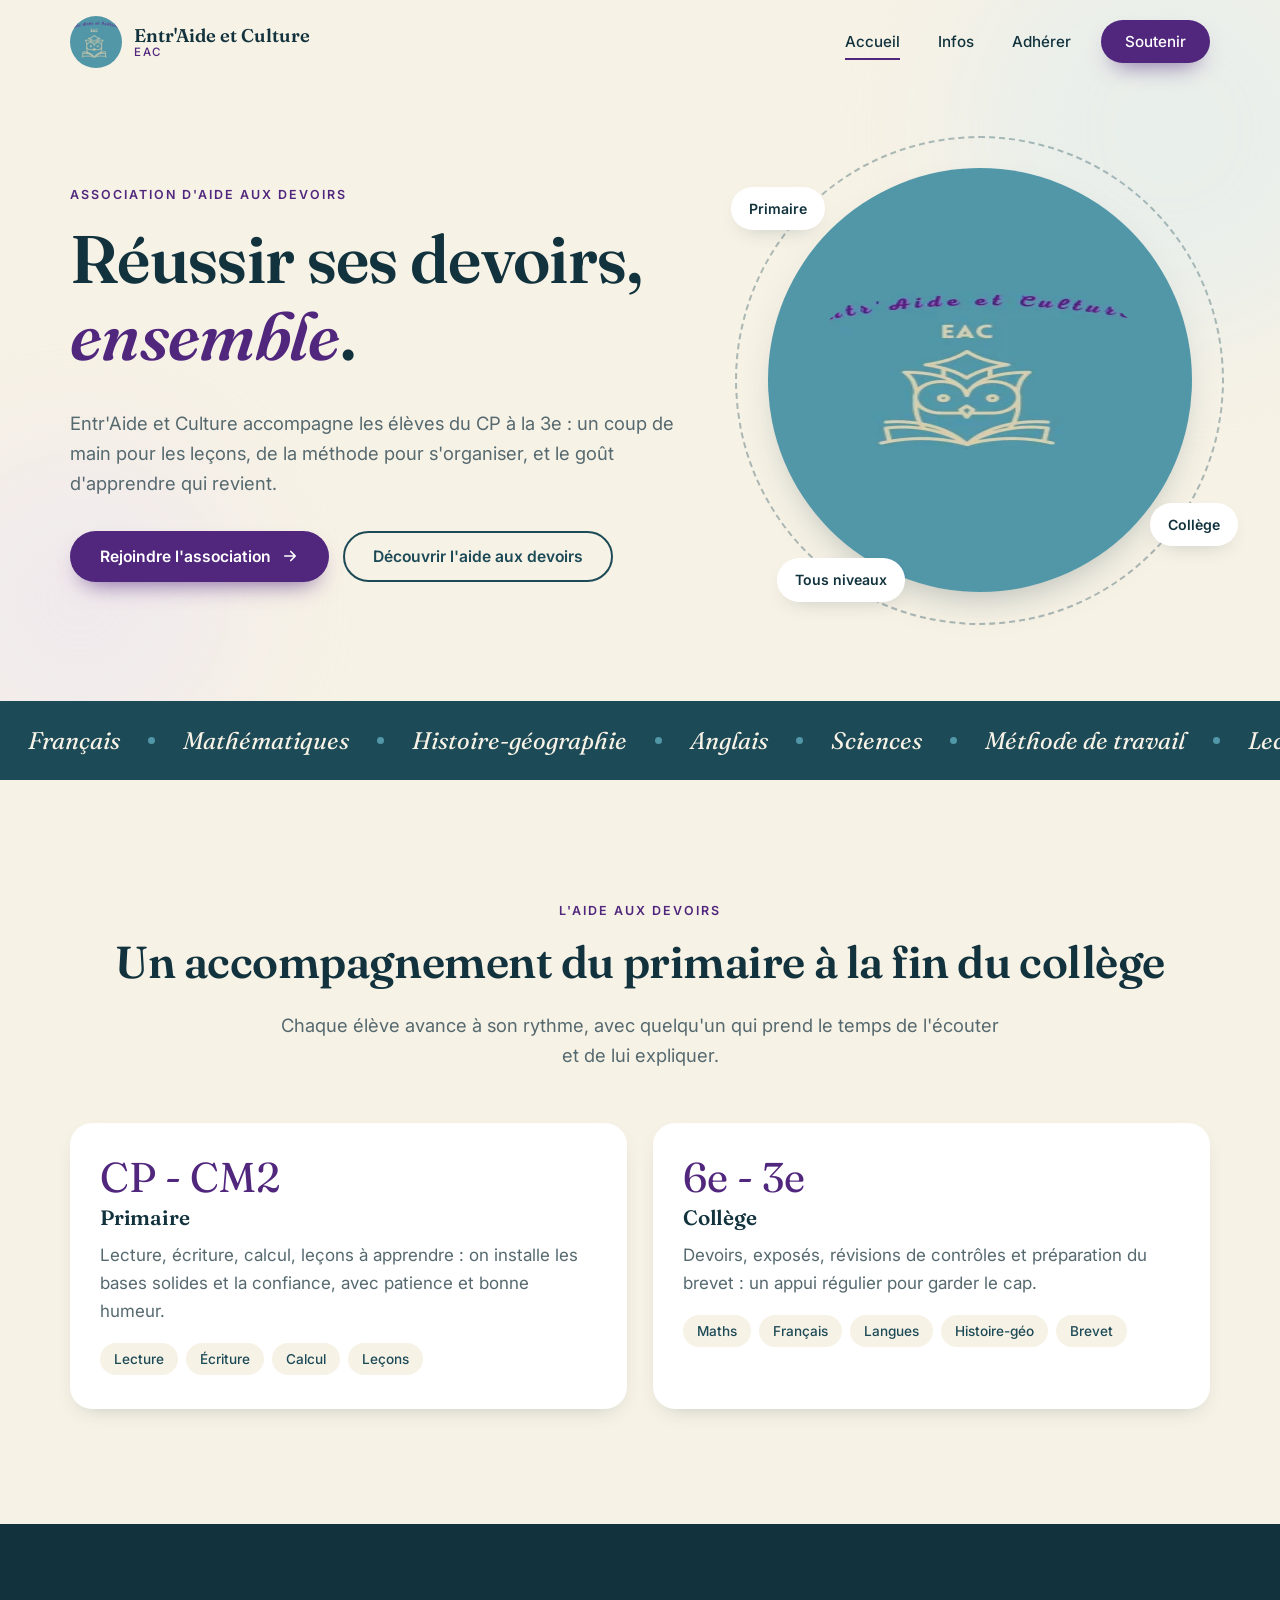
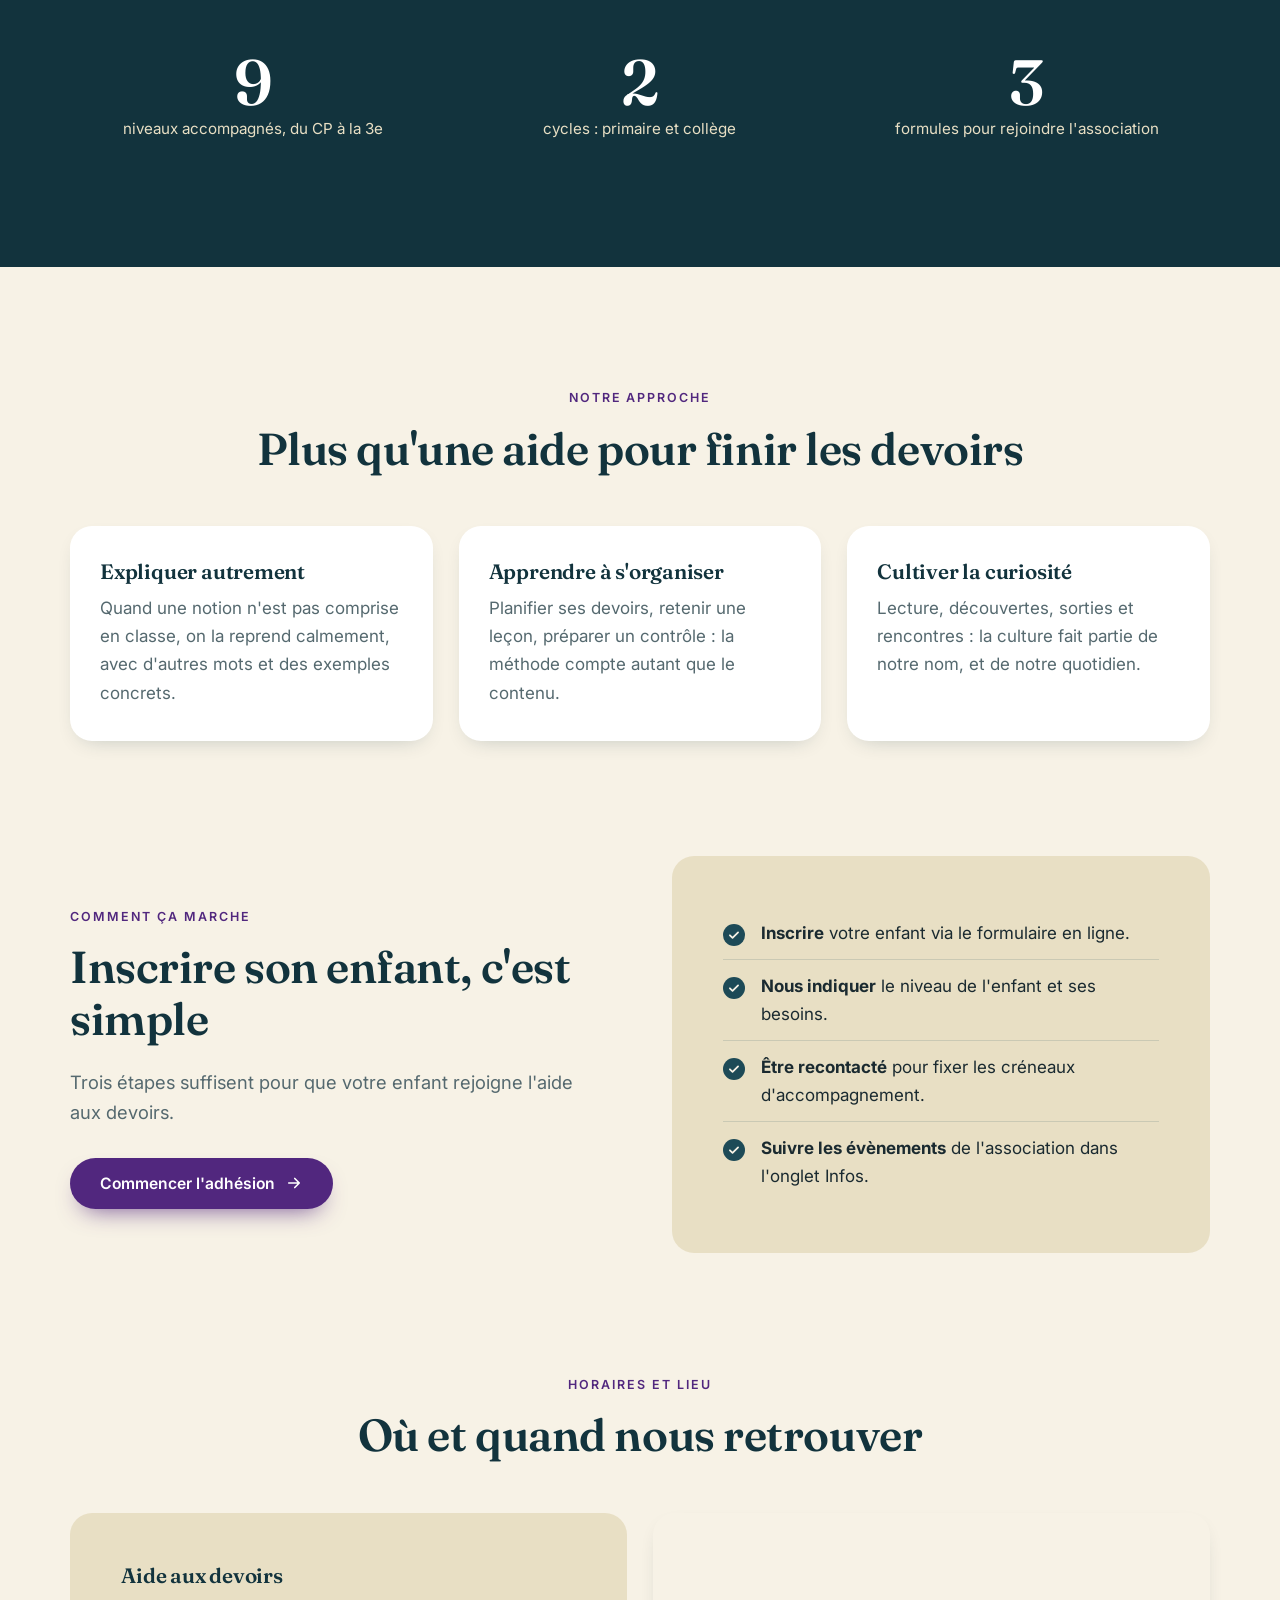
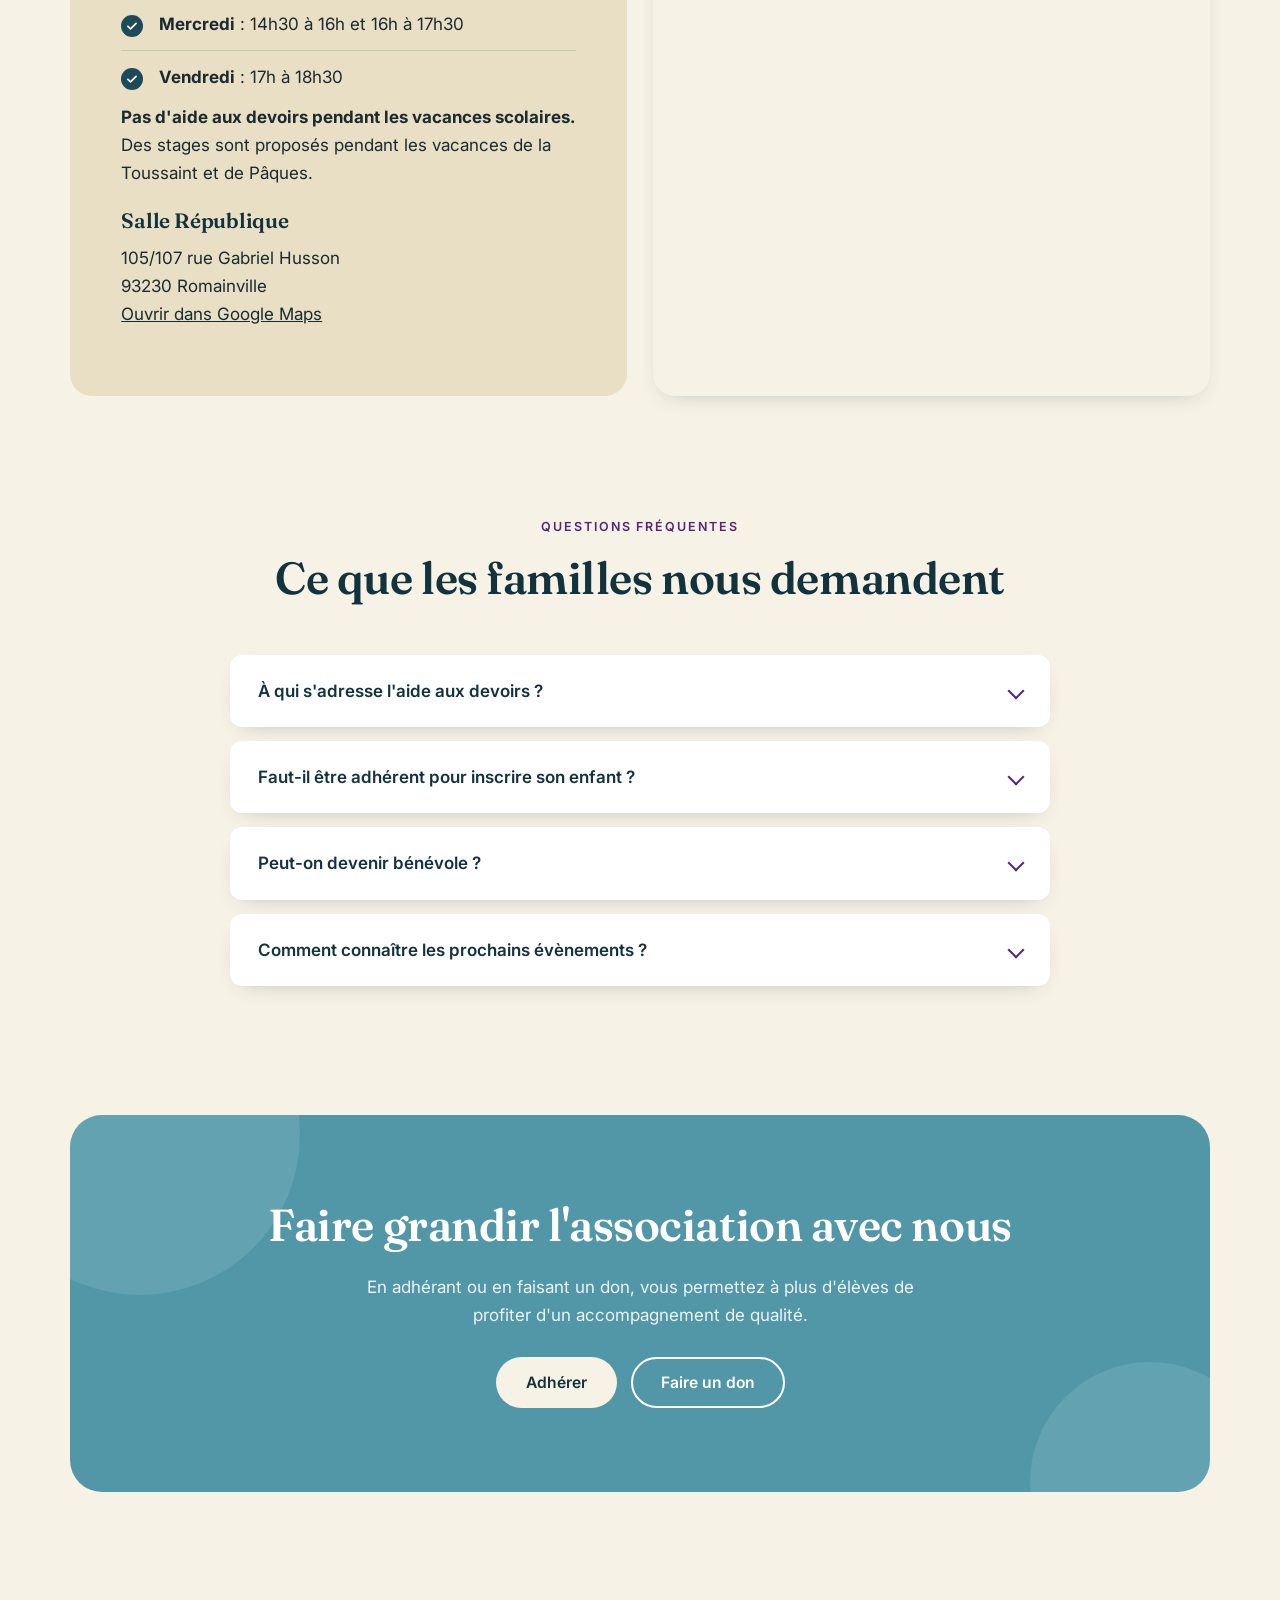
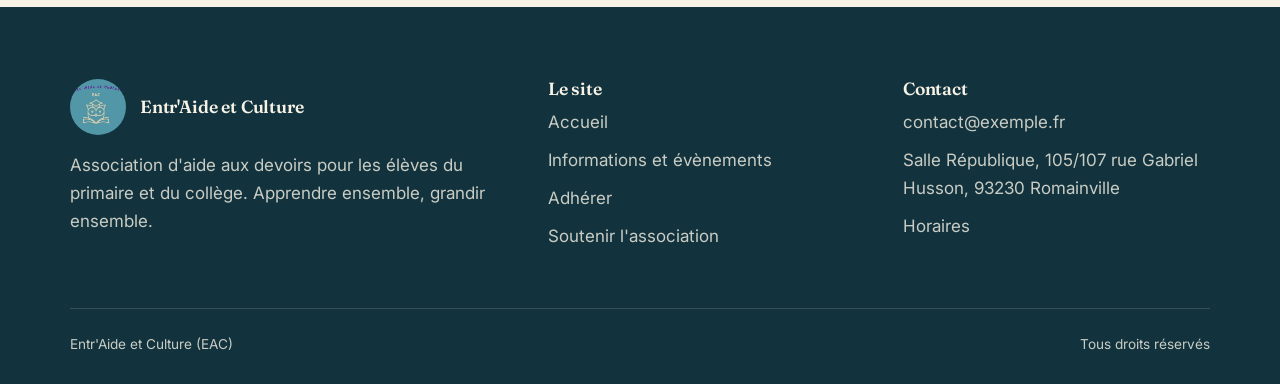
==== commit 648b75c8: "améliorations" ====
--- a/index.html
+++ b/index.html
@@ -55,14 +55,14 @@
     </div>
     <div class="grid grid-2">
       <article class="card level-card reveal">
-        <div class="icon"><svg viewBox="0 0 24 24" fill="none" stroke="currentColor" stroke-width="1.8" stroke-linecap="round" stroke-linejoin="round"><path d="M4 20l1-4L16 5l3 3L8 19z"/><path d="M14 7l3 3"/></svg></div>
+        
         <div class="range">CP - CM2</div>
         <h3>Primaire</h3>
         <p>Lecture, écriture, calcul, leçons à apprendre : on installe les bases solides et la confiance, avec patience et bonne humeur.</p>
         <div class="tags"><span>Lecture</span><span>Écriture</span><span>Calcul</span><span>Leçons</span></div>
       </article>
       <article class="card level-card reveal" style="--d:.12s">
-        <div class="icon"><svg viewBox="0 0 24 24" fill="none" stroke="currentColor" stroke-width="1.8" stroke-linecap="round" stroke-linejoin="round"><path d="M2 9l10-5 10 5-10 5z"/><path d="M6 11.5V16c0 1.5 3 3 6 3s6-1.5 6-3v-4.5"/></svg></div>
+        
         <div class="range">6e - 3e</div>
         <h3>Collège</h3>
         <p>Devoirs, exposés, révisions de contrôles et préparation du brevet : un appui régulier pour garder le cap.</p>
@@ -89,9 +89,9 @@
       <h2>Plus qu'une aide pour finir les devoirs</h2>
     </div>
     <div class="grid grid-3">
-      <article class="card reveal"><div class="icon"><svg viewBox="0 0 24 24" fill="none" stroke="currentColor" stroke-width="1.8" stroke-linecap="round" stroke-linejoin="round"><path d="M4 6a2 2 0 012-2h12a2 2 0 012 2v9a2 2 0 01-2 2H10l-5 4v-4a2 2 0 01-1-2z"/></svg></div><h3>Expliquer autrement</h3><p>Quand une notion n'est pas comprise en classe, on la reprend calmement, avec d'autres mots et des exemples concrets.</p></article>
-      <article class="card reveal" style="--d:.1s"><div class="icon"><svg viewBox="0 0 24 24" fill="none" stroke="currentColor" stroke-width="1.8" stroke-linecap="round" stroke-linejoin="round"><circle cx="12" cy="12" r="9"/><circle cx="12" cy="12" r="5"/><circle cx="12" cy="12" r="1.2"/></svg></div><h3>Apprendre à s'organiser</h3><p>Planifier ses devoirs, retenir une leçon, préparer un contrôle : la méthode compte autant que le contenu.</p></article>
-      <article class="card reveal" style="--d:.2s"><div class="icon"><svg viewBox="0 0 24 24" fill="none" stroke="currentColor" stroke-width="1.8" stroke-linecap="round" stroke-linejoin="round"><path d="M4 5.5C4 4.7 4.7 4 5.5 4H11v15H5.5C4.7 19 4 18.3 4 17.5z"/><path d="M20 5.5c0-.8-.7-1.5-1.5-1.5H13v15h5.5c.8 0 1.5-.7 1.5-1.5z"/></svg></div><h3>Cultiver la curiosité</h3><p>Lecture, découvertes, sorties et rencontres : la culture fait partie de notre nom, et de notre quotidien.</p></article>
+      <article class="card reveal"><h3>Expliquer autrement</h3><p>Quand une notion n'est pas comprise en classe, on la reprend calmement, avec d'autres mots et des exemples concrets.</p></article>
+      <article class="card reveal" style="--d:.1s"><h3>Apprendre à s'organiser</h3><p>Planifier ses devoirs, retenir une leçon, préparer un contrôle : la méthode compte autant que le contenu.</p></article>
+      <article class="card reveal" style="--d:.2s"><h3>Cultiver la curiosité</h3><p>Lecture, découvertes, sorties et rencontres : la culture fait partie de notre nom, et de notre quotidien.</p></article>
     </div>
   </div>
 </section>
@@ -106,11 +106,32 @@
     </div>
     <div class="panel reveal right">
       <ul class="checklist">
-        <li><strong>Adhérer</strong> à l'association via le formulaire en ligne.</li>
+        <li><strong>Inscrire</strong> votre enfant via le formulaire en ligne.</li>
         <li><strong>Nous indiquer</strong> le niveau de l'enfant et ses besoins.</li>
         <li><strong>Être recontacté</strong> pour fixer les créneaux d'accompagnement.</li>
         <li><strong>Suivre les évènements</strong> de l'association dans l'onglet Infos.</li>
       </ul>
+    </div>
+  </div>
+</section>
+
+<section class="section" id="horaires" style="padding-top:0">
+  <div class="container">
+    <div class="section-head center reveal"><span class="eyebrow">Horaires et lieu</span><h2>Où et quand nous retrouver</h2></div>
+    <div class="grid grid-2">
+      <div class="panel reveal">
+        <h3>Aide aux devoirs</h3>
+        <ul class="checklist">
+          <li><strong>Mercredi</strong> : 14h30 à 16h et 16h à 17h30</li>
+          <li><strong>Vendredi</strong> : 17h à 18h30</li>
+        </ul>
+        <p><strong>Pas d'aide aux devoirs pendant les vacances scolaires.</strong> Des stages sont proposés pendant les vacances de la Toussaint et de Pâques.</p>
+        <h3 style="margin-top:22px">Salle République</h3>
+        <p>105/107 rue Gabriel Husson<br>93230 Romainville<br><a href="https://www.google.com/maps/search/?api=1&query=105+rue+Gabriel+Husson+93230+Romainville" target="_blank" rel="noopener">Ouvrir dans Google Maps</a></p>
+      </div>
+      <div class="map-frame reveal">
+        <iframe title="Carte : Salle République, 105/107 rue Gabriel Husson" src="https://www.google.com/maps?q=105+rue+Gabriel+Husson+93230+Romainville&output=embed" loading="lazy" referrerpolicy="no-referrer-when-downgrade" allowfullscreen></iframe>
+      </div>
     </div>
   </div>
 </section>
@@ -120,7 +141,7 @@
     <div class="section-head center reveal"><span class="eyebrow">Questions fréquentes</span><h2>Ce que les familles nous demandent</h2></div>
     <div class="faq">
       <details class="reveal"><summary>À qui s'adresse l'aide aux devoirs ?</summary><div class="answer">Aux élèves de l'école primaire (du CP au CM2) et du collège (de la 6e à la 3e), quel que soit leur niveau.</div></details>
-      <details class="reveal"><summary>Faut-il être adhérent pour en bénéficier ?</summary><div class="answer">Oui, l'adhésion à l'association permet à votre enfant de participer. Elle se fait en quelques minutes depuis la page Adhérer.</div></details>
+      <details class="reveal"><summary>Faut-il être adhérent pour inscrire son enfant ?</summary><div class="answer">Non. L'inscription de l'enfant à l'aide aux devoirs est distincte de l'adhésion. L'adhésion (20 € par an) est facultative : elle donne accès a diverses activités de l'association comme le handfit et des ateliers cuisine parents/enfants. Tout se fait depuis la page Adhérer.</div></details>
       <details class="reveal"><summary>Peut-on devenir bénévole ?</summary><div class="answer">Bien sûr. Étudiants, parents, retraités : toute personne qui souhaite donner un peu de temps est la bienvenue. Choisissez l'adhésion bénévole.</div></details>
       <details class="reveal"><summary>Comment connaître les prochains évènements ?</summary><div class="answer">Tout est annoncé dans l'onglet Infos, mis à jour au fur et à mesure.</div></details>
     </div>
@@ -148,7 +169,7 @@
       <div><h3>Le site</h3><ul>
         <li><a href="index.html">Accueil</a></li><li><a href="evenements.html">Informations et évènements</a></li>
         <li><a href="adhesion.html">Adhérer</a></li><li><a href="don.html">Soutenir l'association</a></li></ul></div>
-      <div><h3>Contact</h3><ul><li><a data-mail href="#"></a></li></ul></div>
+      <div><h3>Contact</h3><ul><li><a data-mail href="#"></a></li><li>Salle République, 105/107 rue Gabriel Husson, 93230 Romainville</li><li><a href="index.html#horaires">Horaires</a></li></ul></div>
     </div>
     <div class="copyright"><span>Entr'Aide et Culture (EAC)</span><span>Tous droits réservés</span></div>
   </div>
--- a/css/style.css
+++ b/css/style.css
@@ -289,6 +289,14 @@
 .form-grid { display: grid; grid-template-columns: 1fr 1fr; gap: 20px; }
 .field { display: flex; flex-direction: column; gap: 8px; }
 .field.full { grid-column: 1 / -1; }
+.field[hidden] { display: none; }
+.map-frame { border-radius: var(--radius); overflow: hidden; min-height: 360px; box-shadow: var(--shadow-sm); }
+.map-frame iframe { width: 100%; height: 100%; min-height: 360px; border: 0; display: block; }
+.enfant-row { display: grid; grid-template-columns: 1fr 1fr auto; gap: 10px; margin-bottom: 10px; align-items: center; }
+.enfant-row input { width: 100%; }
+.enfant-row .rm { border: 0; background: transparent; font-size: 1.6rem; line-height: 1; cursor: pointer; color: var(--teal-dark); padding: 0 8px; }
+.enfant-row .rm[hidden] { display: none; }
+@media (max-width: 600px) { .enfant-row { grid-template-columns: 1fr auto; } .enfant-row input:first-child { grid-column: 1 / -1; } }
 .field label, .legend { font-weight: 600; font-size: 0.9rem; color: var(--teal-dark); }
 .field input, .field select, .field textarea {
   font: inherit; padding: 14px 16px; border-radius: var(--radius-sm); border: 2px solid var(--sand); background: var(--cream); color: var(--ink);
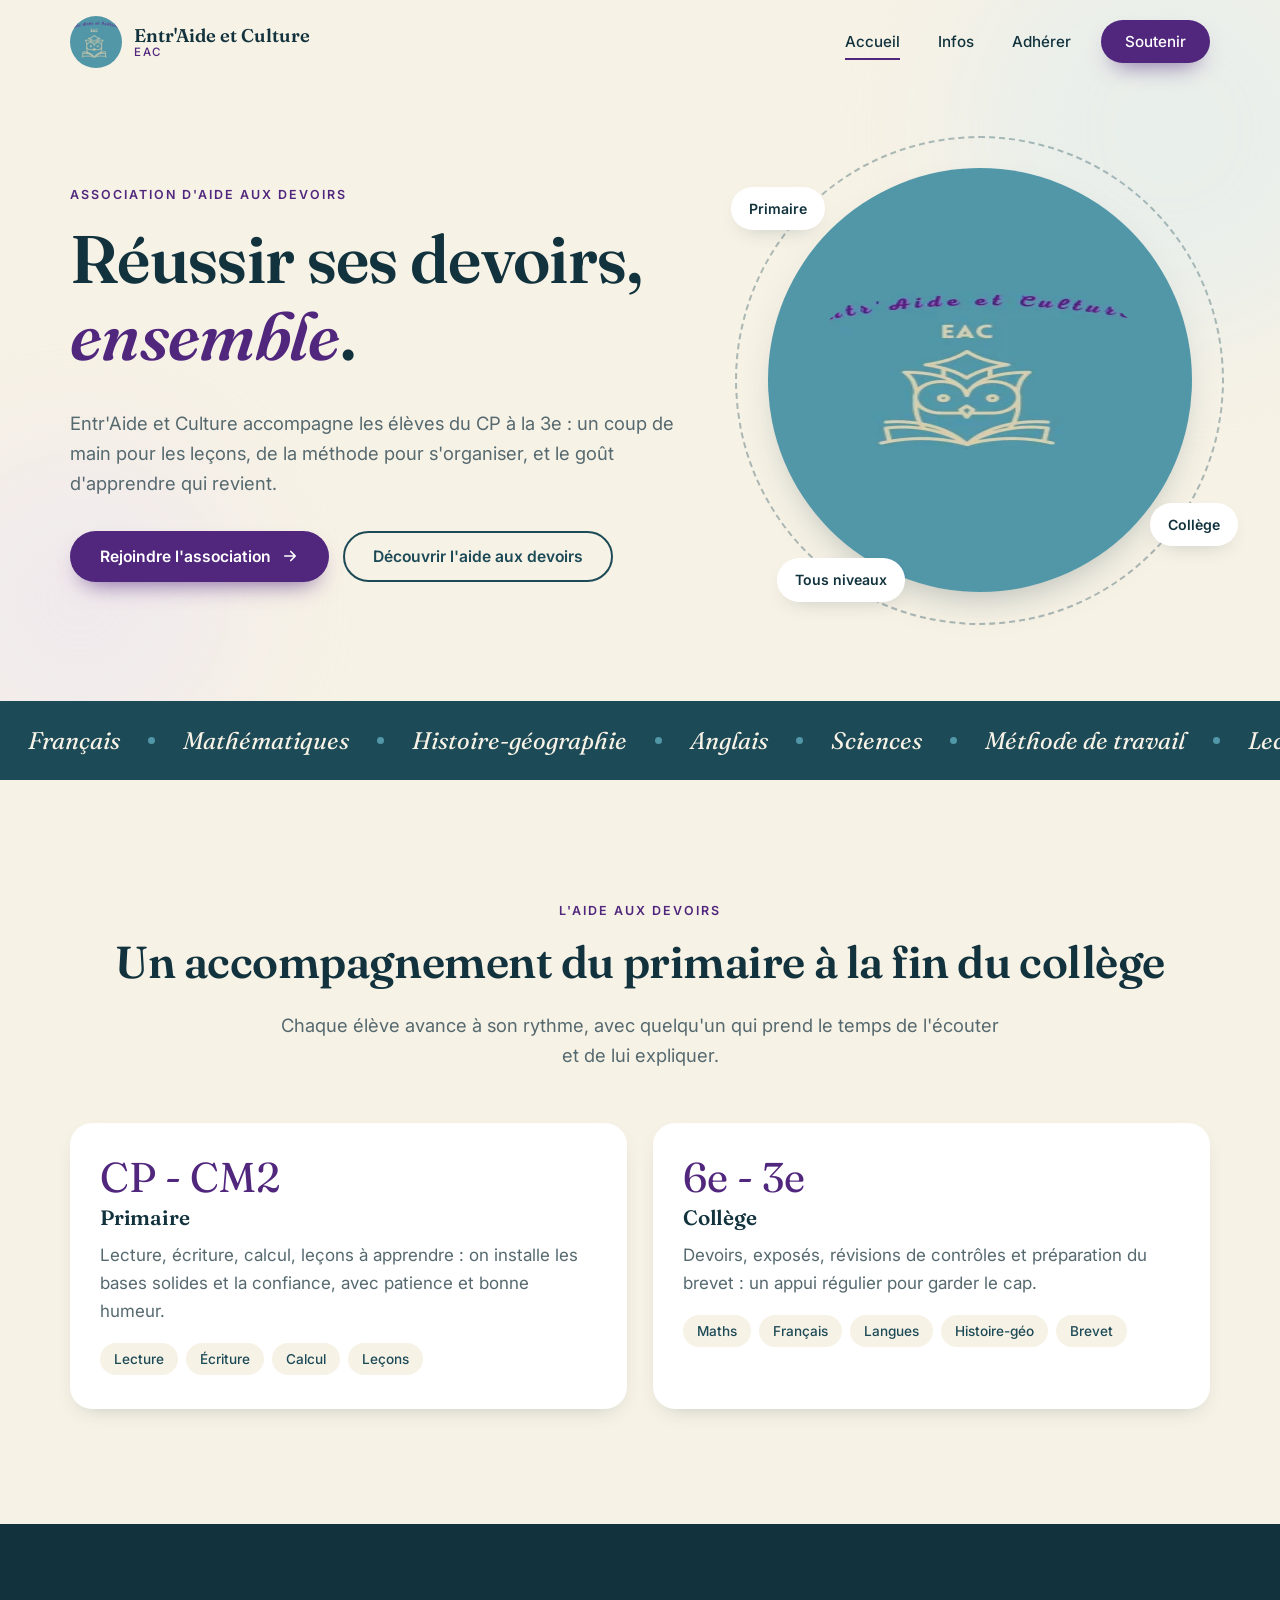
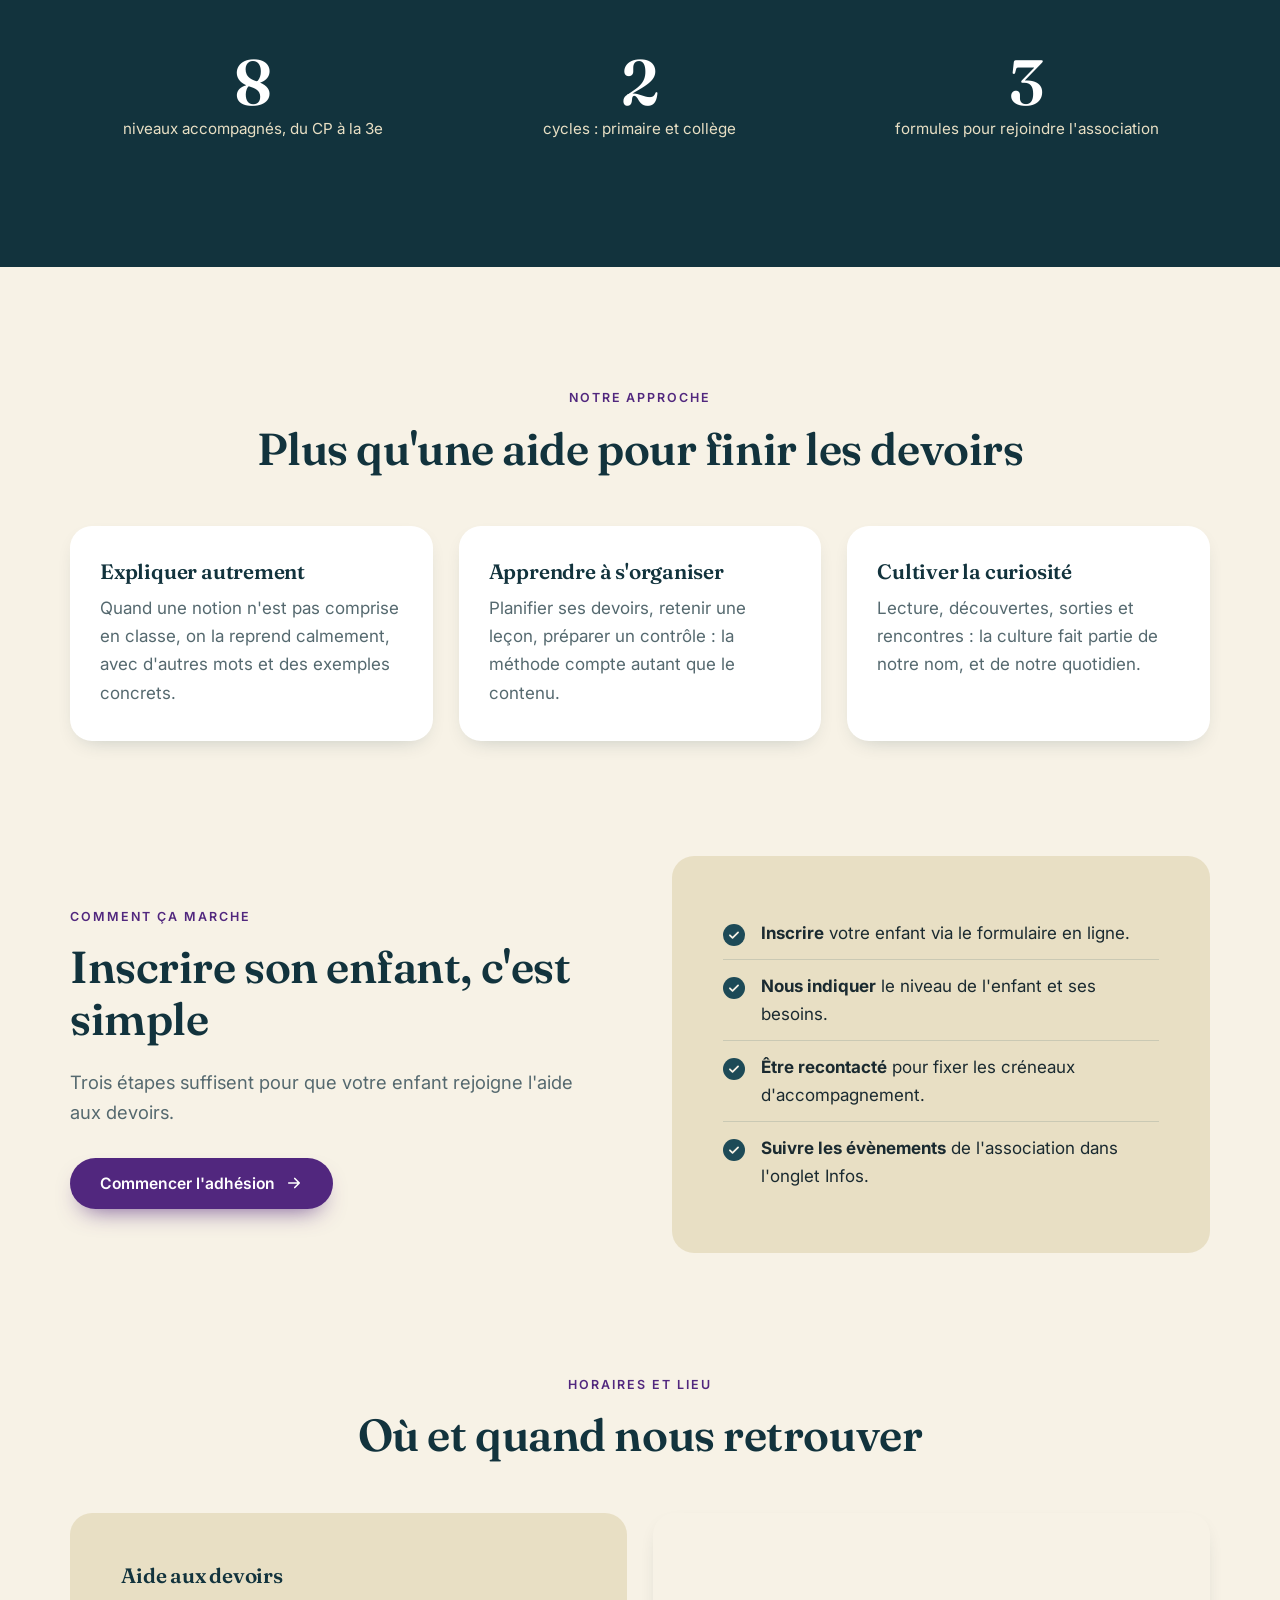
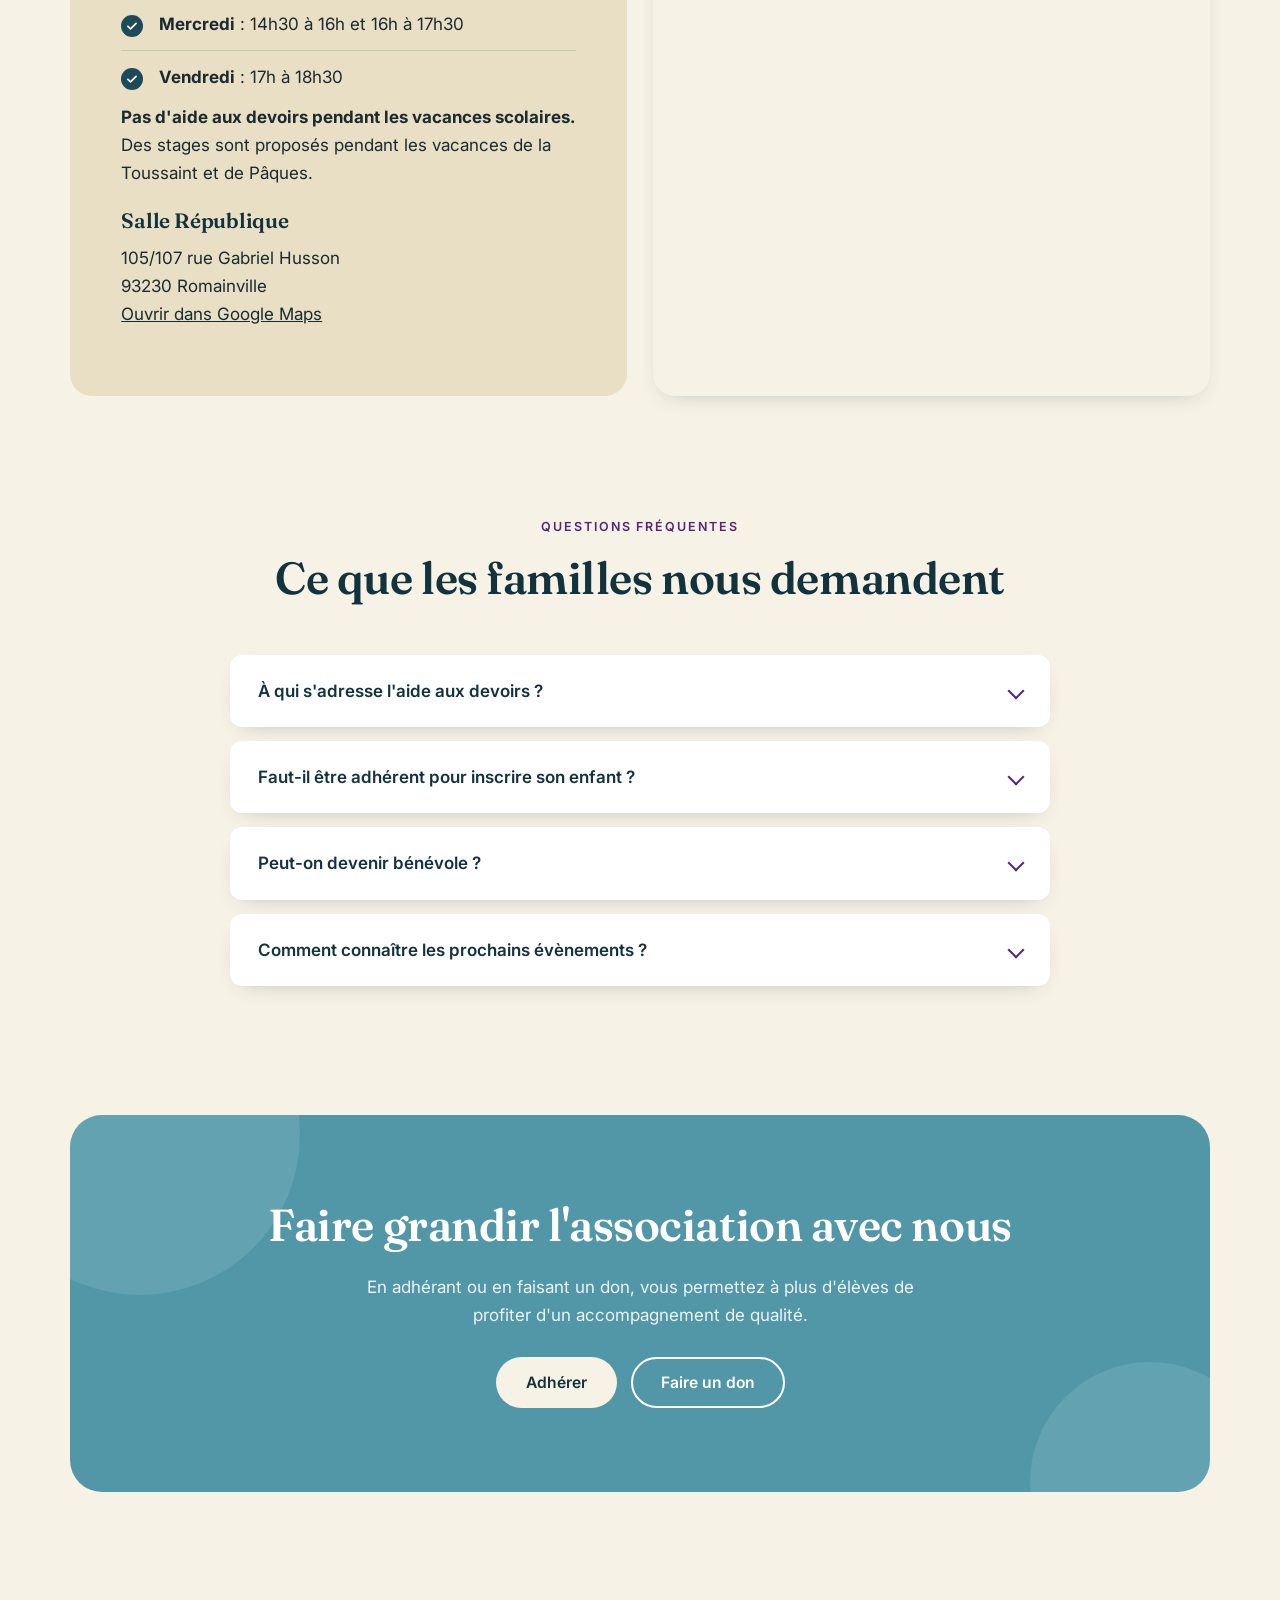
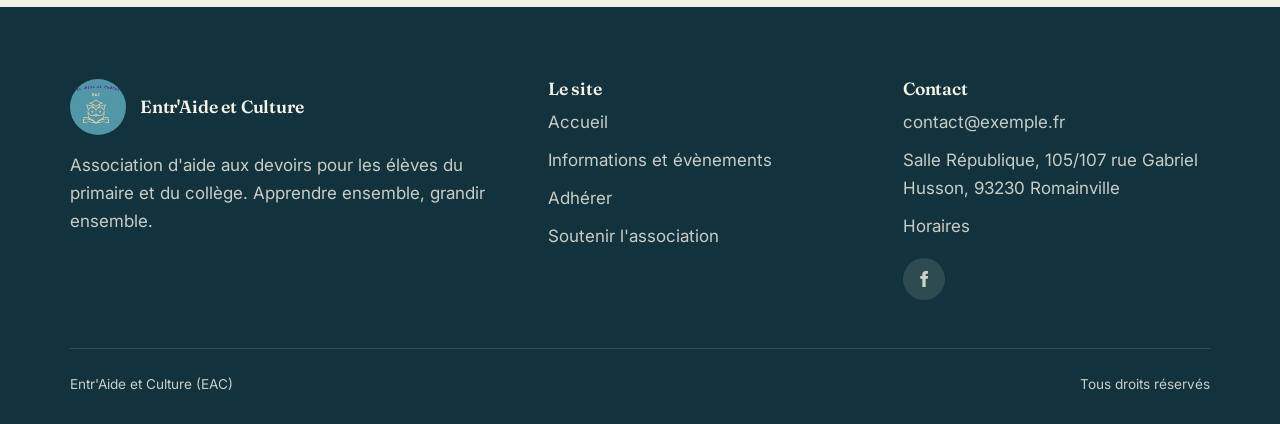
==== commit 4bf5eac5: "réseaux" ====
--- a/index.html
+++ b/index.html
@@ -169,7 +169,7 @@
       <div><h3>Le site</h3><ul>
         <li><a href="index.html">Accueil</a></li><li><a href="evenements.html">Informations et évènements</a></li>
         <li><a href="adhesion.html">Adhérer</a></li><li><a href="don.html">Soutenir l'association</a></li></ul></div>
-      <div><h3>Contact</h3><ul><li><a data-mail href="#"></a></li><li>Salle République, 105/107 rue Gabriel Husson, 93230 Romainville</li><li><a href="index.html#horaires">Horaires</a></li></ul></div>
+      <div><h3>Contact</h3><ul><li><a data-mail href="#"></a></li><li>Salle République, 105/107 rue Gabriel Husson, 93230 Romainville</li><li><a href="index.html#horaires">Horaires</a></li></ul><div class="socials" data-socials></div></div>
     </div>
     <div class="copyright"><span>Entr'Aide et Culture (EAC)</span><span>Tous droits réservés</span></div>
   </div>
--- a/css/style.css
+++ b/css/style.css
@@ -339,6 +339,10 @@
 .site-footer ul { list-style: none; padding: 0; margin: 0; }
 .site-footer li { margin-bottom: 10px; }
 .site-footer a { text-decoration: none; transition: color 0.3s, padding 0.3s; }
+.socials { display: flex; gap: 12px; margin-top: 18px; }
+.socials a { width: 42px; height: 42px; border-radius: 50%; display: grid; place-items: center; background: rgba(247, 242, 230, 0.12); }
+.socials a:hover { background: var(--violet); padding-left: 0; }
+.socials svg { width: 20px; height: 20px; }
 .site-footer a:hover { color: var(--white); padding-left: 4px; }
 .footer-brand { display: flex; align-items: center; gap: 14px; margin-bottom: 16px; }
 .footer-brand img { width: 56px; border-radius: 50%; }
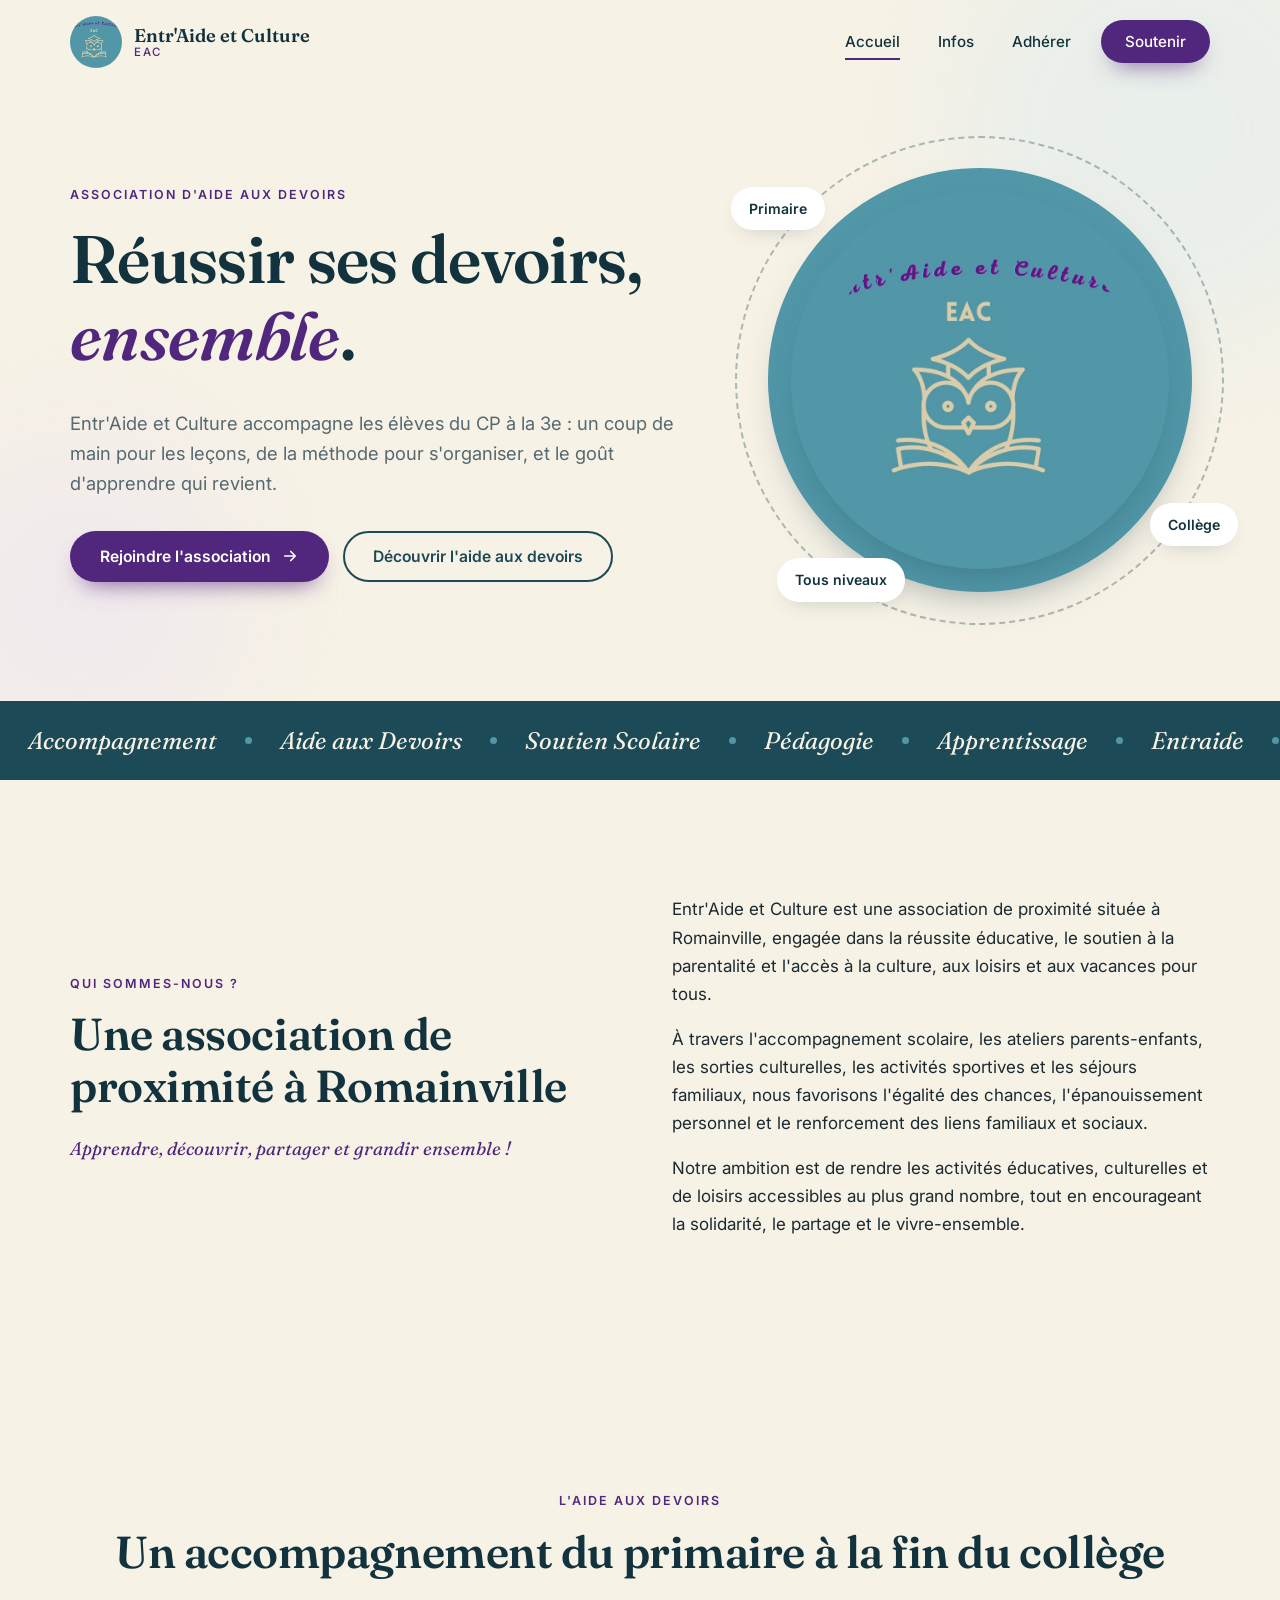
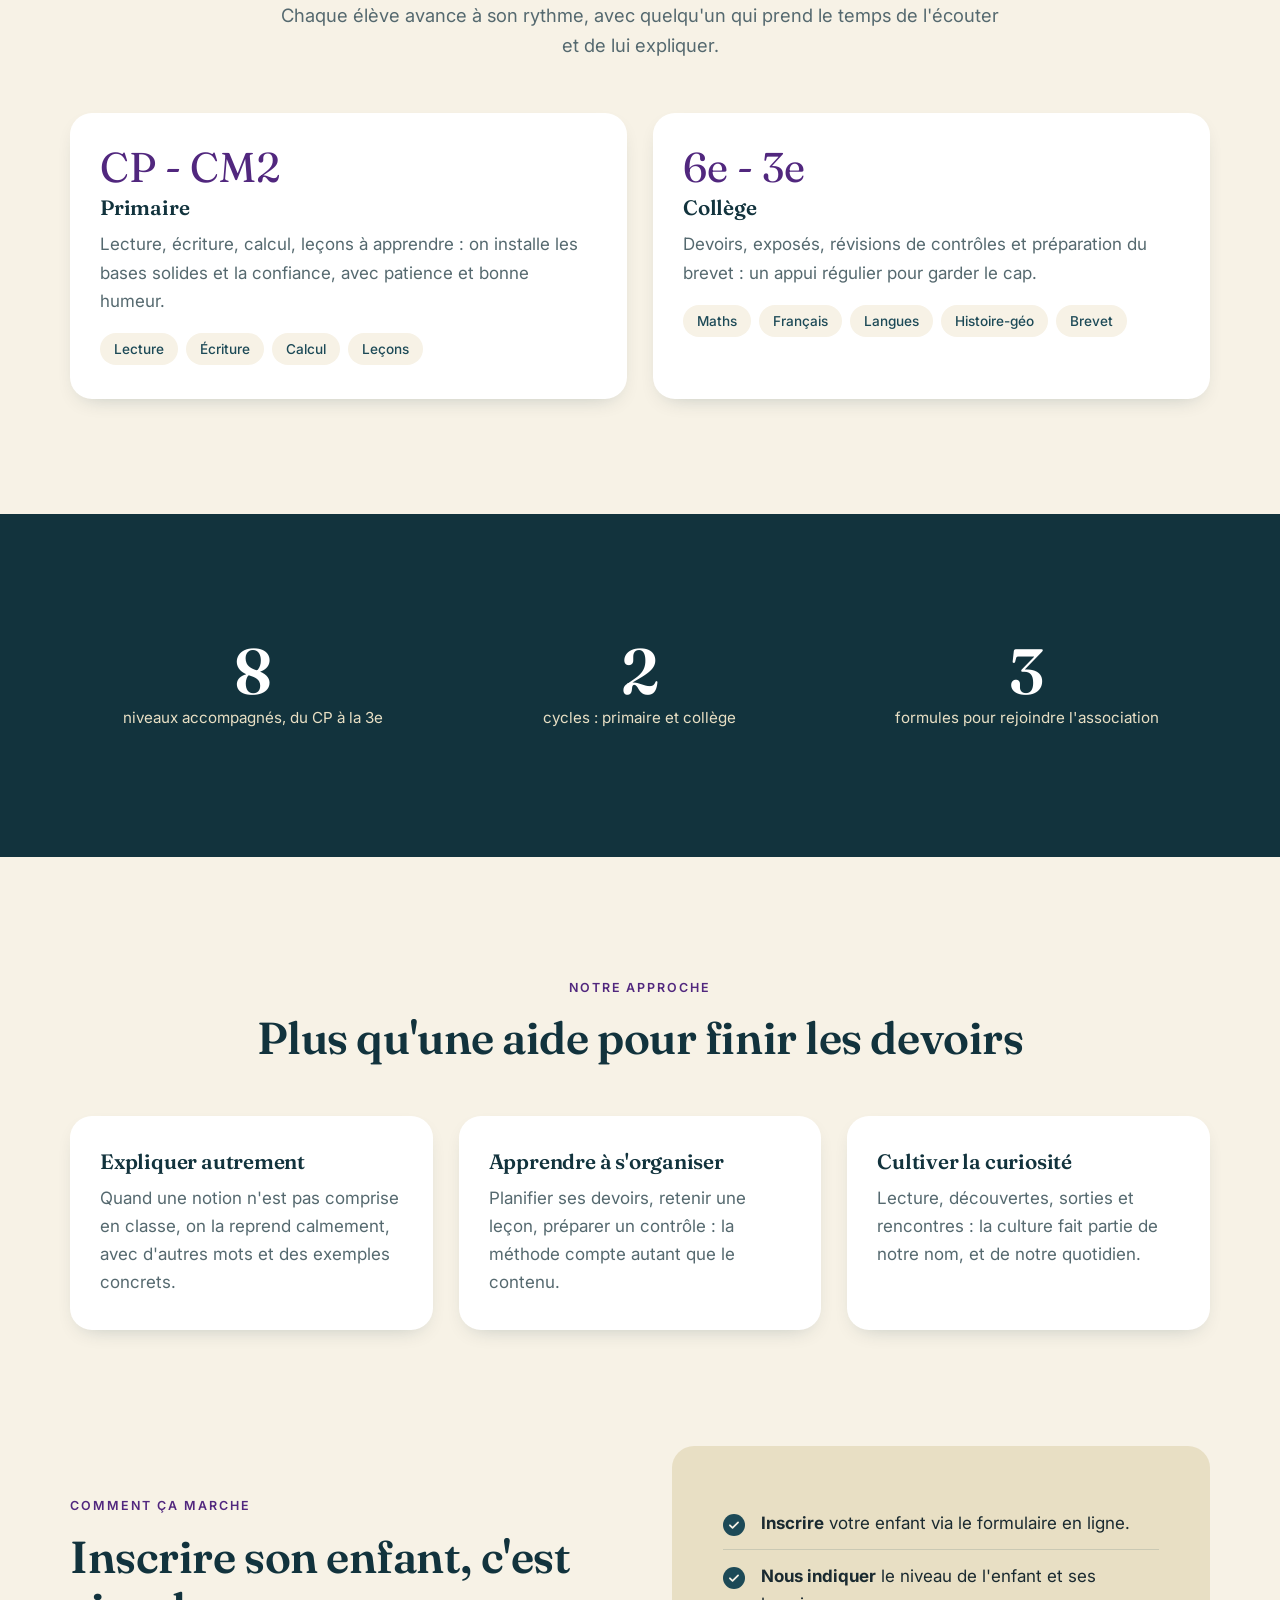
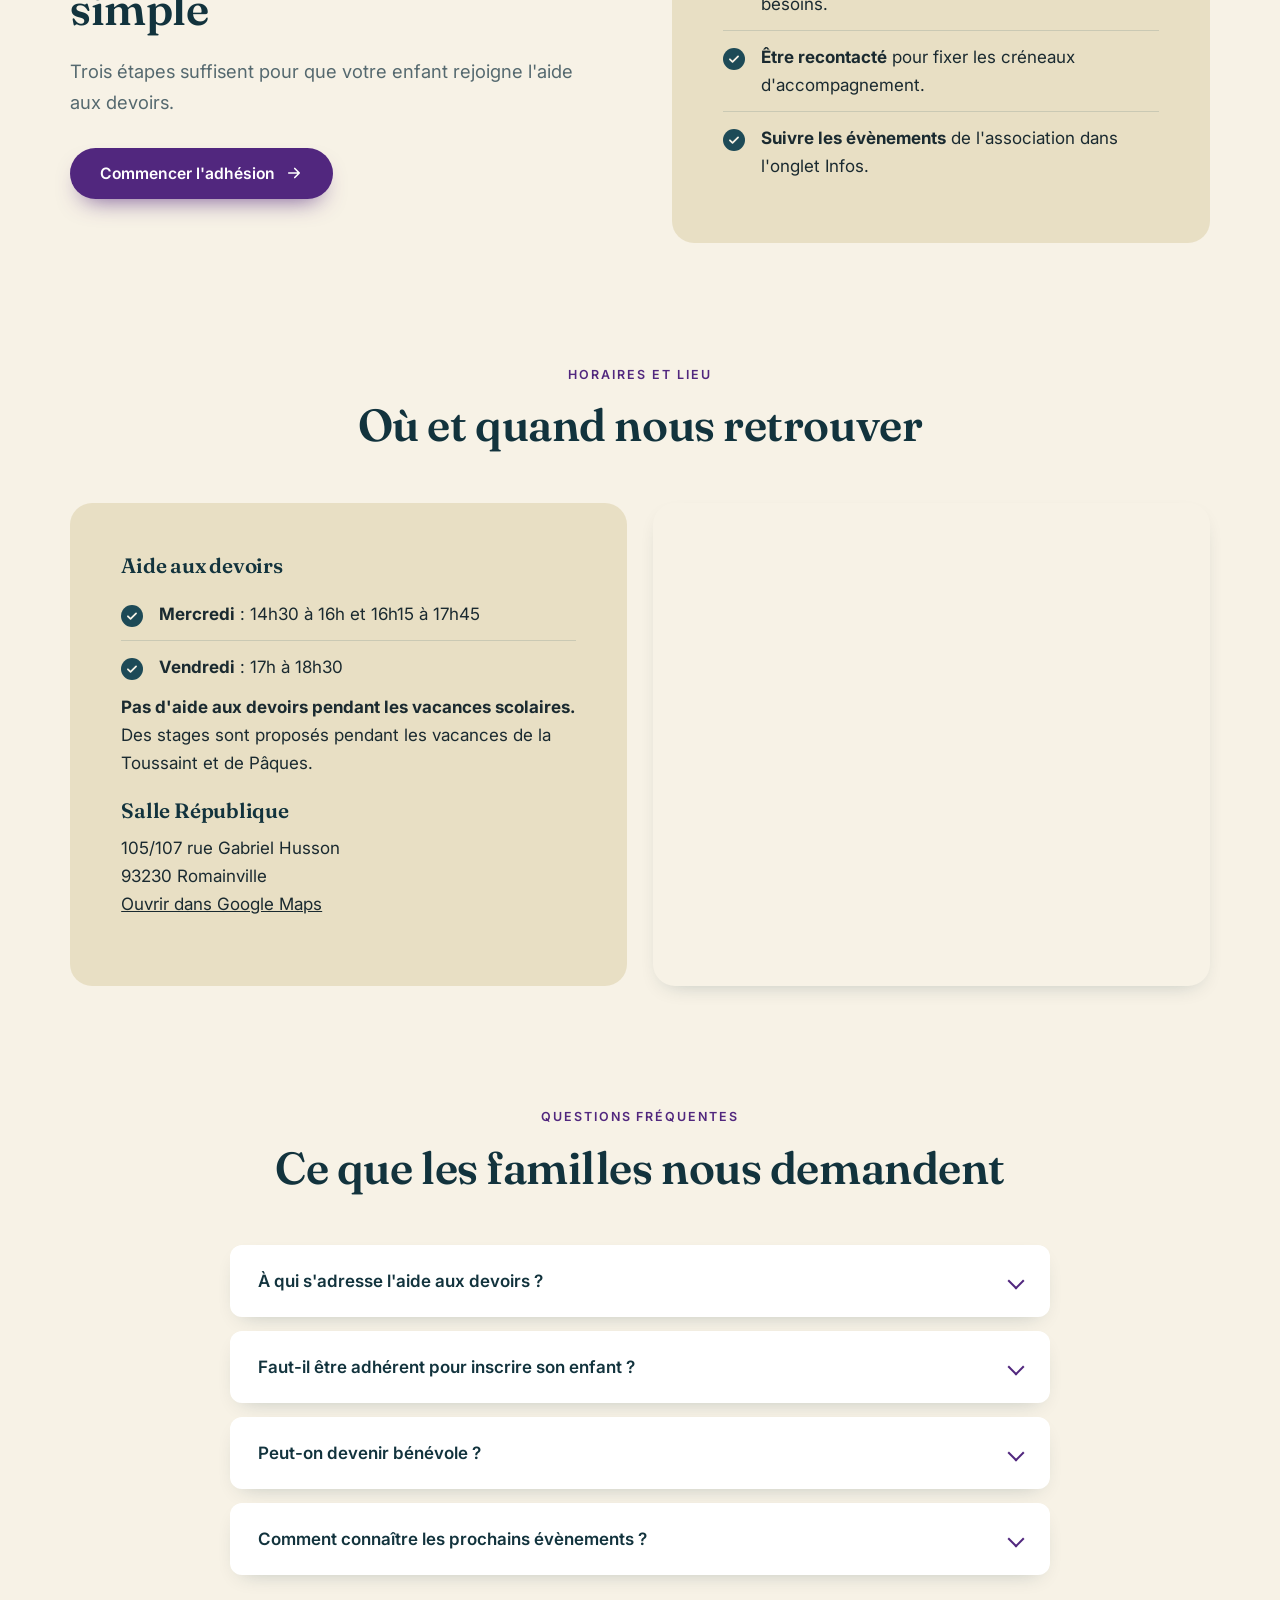
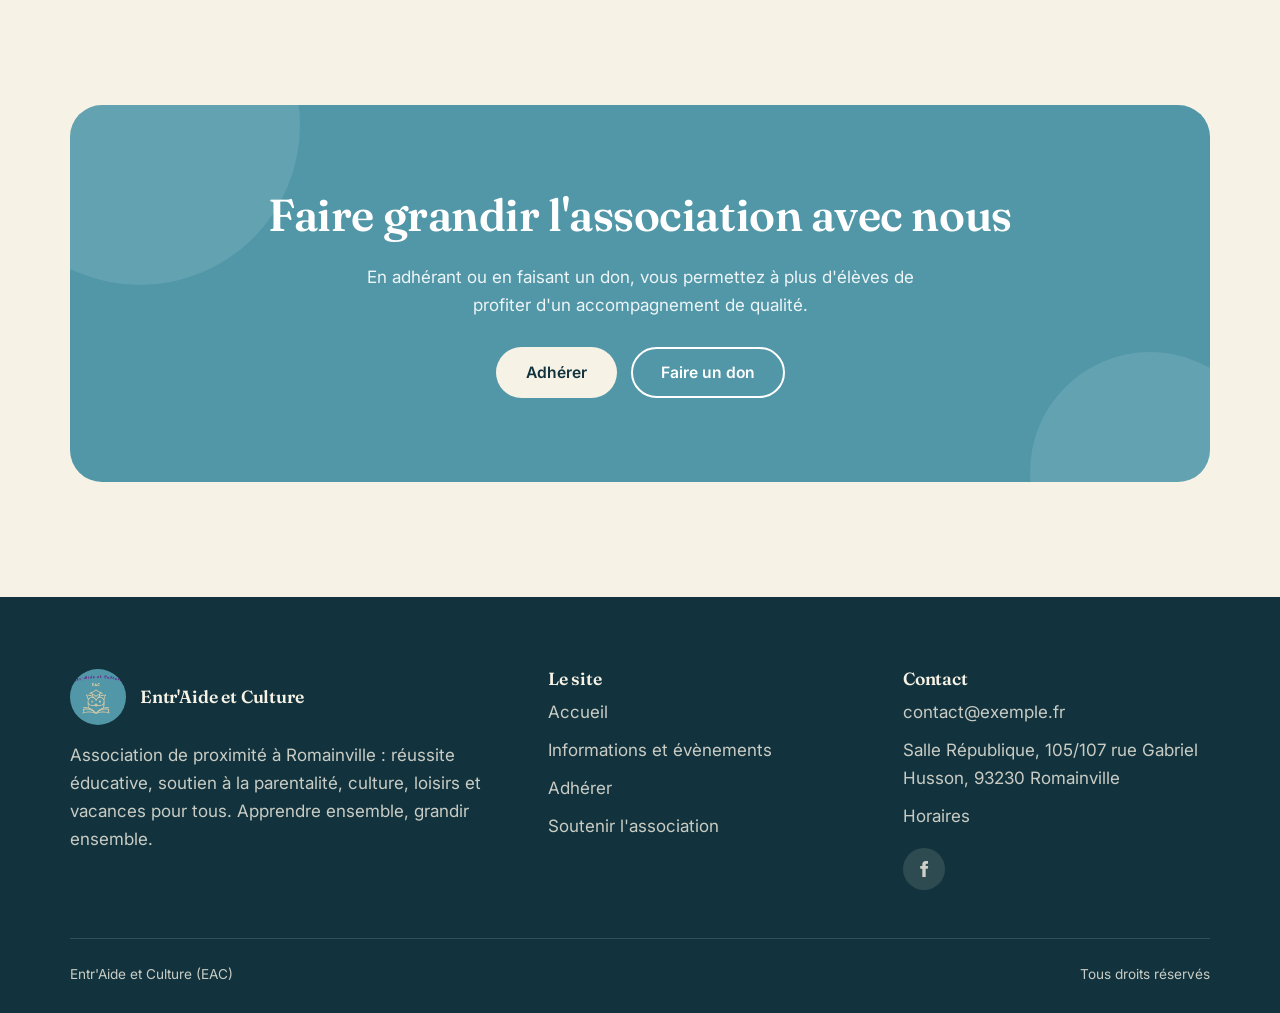
==== commit b7a96273: "1.2" ====
--- a/index.html
+++ b/index.html
@@ -4,7 +4,7 @@
 <meta charset="UTF-8">
 <meta name="viewport" content="width=device-width, initial-scale=1.0">
 <title>Entr'Aide et Culture - Aide aux devoirs</title>
-<meta name="description" content="Association d'aide aux devoirs pour les élèves du primaire et du collège.">
+<meta name="description" content="Entr'Aide et Culture, association de proximité à Romainville : aide aux devoirs, soutien à la parentalité, culture, loisirs et vacances pour tous.">
 <link rel="icon" href="assets/favicon.png">
 <link rel="preconnect" href="https://fonts.googleapis.com">
 <link rel="preconnect" href="https://fonts.gstatic.com" crossorigin>
@@ -15,7 +15,7 @@
 <header class="site-header">
   <div class="container nav">
     <a class="brand" href="index.html" aria-label="Entr'Aide et Culture, accueil">
-      <img src="assets/logo.png" alt="Logo Entr'Aide et Culture" width="52" height="52">
+      <img src="assets/logo.jpg" alt="Logo Entr'Aide et Culture" width="52" height="52">
       <span>Entr'Aide et Culture<small>EAC</small></span>
     </a>
     <button class="nav-toggle" aria-label="Ouvrir le menu" aria-expanded="false"><span></span></button>
@@ -38,13 +38,28 @@
     </div>
     <div class="hero-visual">
       <div class="ring two"></div><div class="ring"></div>
-      <img src="assets/logo.png" alt="Logo d'Entr'Aide et Culture : une chouette sur un livre ouvert" width="220" height="220">
+      <img src="assets/logo.jpg" alt="Logo d'Entr'Aide et Culture : une chouette sur un livre ouvert" width="220" height="220">
       <span class="chip c1">Primaire</span><span class="chip c2">Collège</span><span class="chip c3">Tous niveaux</span>
     </div>
   </div>
 </section>
 
-<div class="marquee" aria-hidden="true"><div class="marquee-track"><span>Français</span><i></i><span>Mathématiques</span><i></i><span>Histoire-géographie</span><i></i><span>Anglais</span><i></i><span>Sciences</span><i></i><span>Méthode de travail</span><i></i><span>Lecture</span><i></i><span>Orthographe</span><i></i><span>Calcul mental</span><i></i><span>Organisation</span><i></i><span>Français</span><i></i><span>Mathématiques</span><i></i><span>Histoire-géographie</span><i></i><span>Anglais</span><i></i><span>Sciences</span><i></i><span>Méthode de travail</span><i></i><span>Lecture</span><i></i><span>Orthographe</span><i></i><span>Calcul mental</span><i></i><span>Organisation</span><i></i></div></div>
+<div class="marquee" aria-hidden="true"><div class="marquee-track"><span>Accompagnement</span><i></i><span>Aide aux Devoirs</span><i></i><span>Soutien Scolaire</span><i></i><span>Pédagogie</span><i></i><span>Apprentissage</span><i></i><span>Entraide</span><i></i><span>Culture</span><i></i><span>Parentalité</span><i></i><span>Bienveillance</span><i></i><span>Suivi éducatif</span><i></i></div></div>
+
+<section class="section" id="presentation">
+  <div class="container split">
+    <div class="reveal left">
+      <span class="eyebrow">Qui sommes-nous ?</span>
+      <h2>Une association de proximité à Romainville</h2>
+      <p class="lead" style="font-family:var(--serif);font-style:italic;color:var(--violet)">Apprendre, découvrir, partager et grandir ensemble !</p>
+    </div>
+    <div class="reveal right">
+      <p>Entr'Aide et Culture est une association de proximité située à Romainville, engagée dans la réussite éducative, le soutien à la parentalité et l'accès à la culture, aux loisirs et aux vacances pour tous.</p>
+      <p>À travers l'accompagnement scolaire, les ateliers parents-enfants, les sorties culturelles, les activités sportives et les séjours familiaux, nous favorisons l'égalité des chances, l'épanouissement personnel et le renforcement des liens familiaux et sociaux.</p>
+      <p>Notre ambition est de rendre les activités éducatives, culturelles et de loisirs accessibles au plus grand nombre, tout en encourageant la solidarité, le partage et le vivre-ensemble.</p>
+    </div>
+  </div>
+</section>
 
 <section class="section" id="aide">
   <div class="container">
@@ -122,7 +137,7 @@
       <div class="panel reveal">
         <h3>Aide aux devoirs</h3>
         <ul class="checklist">
-          <li><strong>Mercredi</strong> : 14h30 à 16h et 16h à 17h30</li>
+          <li><strong>Mercredi</strong> : 14h30 à 16h et 16h15 à 17h45</li>
           <li><strong>Vendredi</strong> : 17h à 18h30</li>
         </ul>
         <p><strong>Pas d'aide aux devoirs pendant les vacances scolaires.</strong> Des stages sont proposés pendant les vacances de la Toussaint et de Pâques.</p>
@@ -163,8 +178,8 @@
   <div class="container">
     <div class="footer-grid">
       <div>
-        <div class="footer-brand"><img src="assets/logo.png" alt="" width="56" height="56"><h3 style="margin:0">Entr'Aide et Culture</h3></div>
-        <p>Association d'aide aux devoirs pour les élèves du primaire et du collège. Apprendre ensemble, grandir ensemble.</p>
+        <div class="footer-brand"><img src="assets/logo.jpg" alt="" width="56" height="56"><h3 style="margin:0">Entr'Aide et Culture</h3></div>
+        <p>Association de proximité à Romainville : réussite éducative, soutien à la parentalité, culture, loisirs et vacances pour tous. Apprendre ensemble, grandir ensemble.</p>
       </div>
       <div><h3>Le site</h3><ul>
         <li><a href="index.html">Accueil</a></li><li><a href="evenements.html">Informations et évènements</a></li>
--- a/css/style.css
+++ b/css/style.css
@@ -139,8 +139,8 @@
   background: var(--teal); box-shadow: var(--shadow);
   animation: breathe 7s ease-in-out infinite;
 }
-.hero-visual .ring.two { inset: -3%; background: none; border: 2px dashed rgba(29, 74, 87, 0.35); box-shadow: none; animation: spin 40s linear infinite; }
-.hero-visual img { position: relative; width: 78%; border-radius: 50%; animation: float 6s ease-in-out infinite; }
+.hero-visual .ring.two { inset: -3%; border-radius: 50%; background: none; border: 2px dashed rgba(29, 74, 87, 0.35); box-shadow: none; animation: spin 40s linear infinite; }
+.hero-visual img { position: relative; box-sizing: border-box; width: 82%; height: auto; padding: 7%; border-radius: 50%; background: var(--teal); box-shadow: var(--shadow); animation: float 6s ease-in-out infinite; }
 .chip {
   position: absolute; background: var(--white); border-radius: 999px; padding: 10px 18px;
   font-weight: 600; font-size: 0.88rem; color: var(--teal-dark); box-shadow: var(--shadow-sm);
@@ -162,7 +162,7 @@
 .marquee:hover .marquee-track { animation-play-state: paused; }
 .marquee-track span { font-family: var(--serif); font-size: 1.5rem; font-style: italic; padding: 0 28px; white-space: nowrap; }
 .marquee-track i { align-self: center; width: 7px; height: 7px; border-radius: 50%; background: var(--teal); }
-@keyframes scroll { to { transform: translateX(-50%); } }
+@keyframes scroll { to { transform: translateX(var(--shift, -50%)); } }
 
 /* Cards */
 .grid { display: grid; gap: 26px; }
@@ -393,3 +393,4 @@
   .reveal { opacity: 1; transform: none; }
   html { scroll-behavior: auto; }
 }
+[hidden] { display: none !important; }
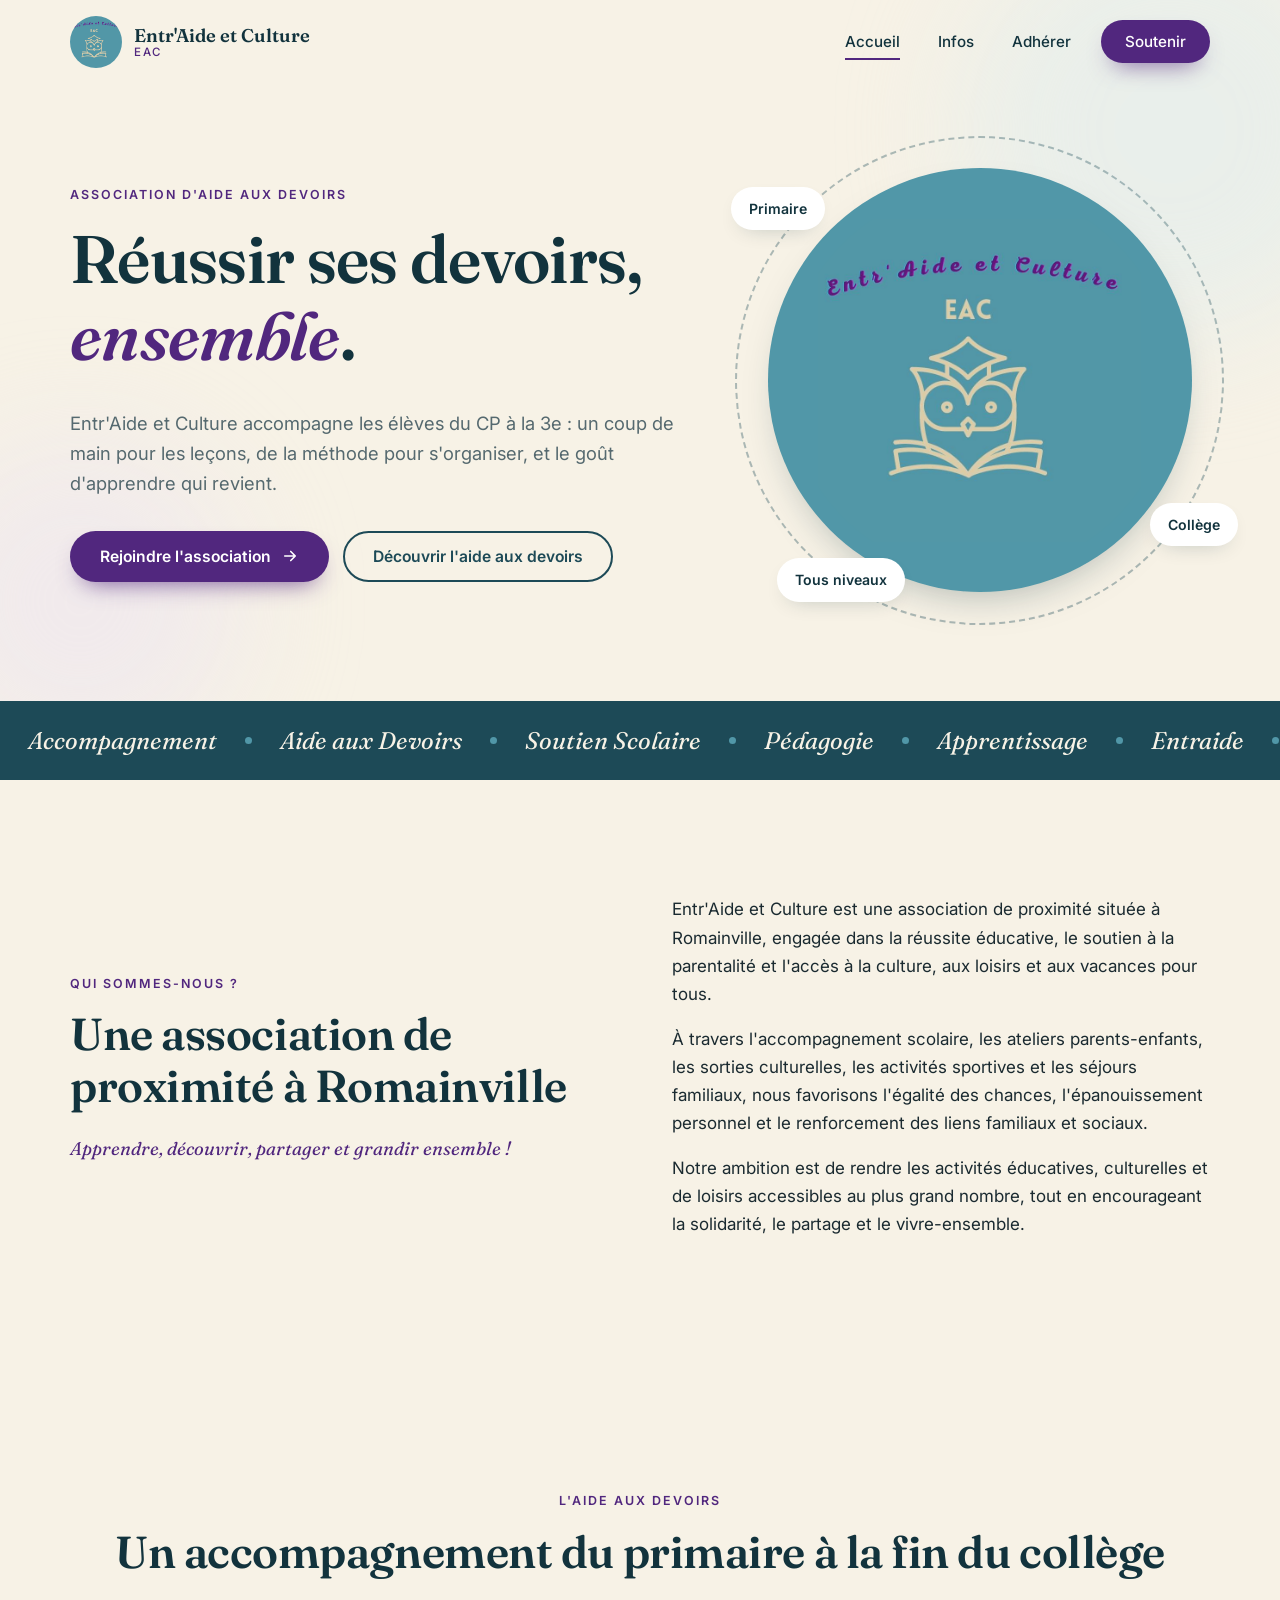
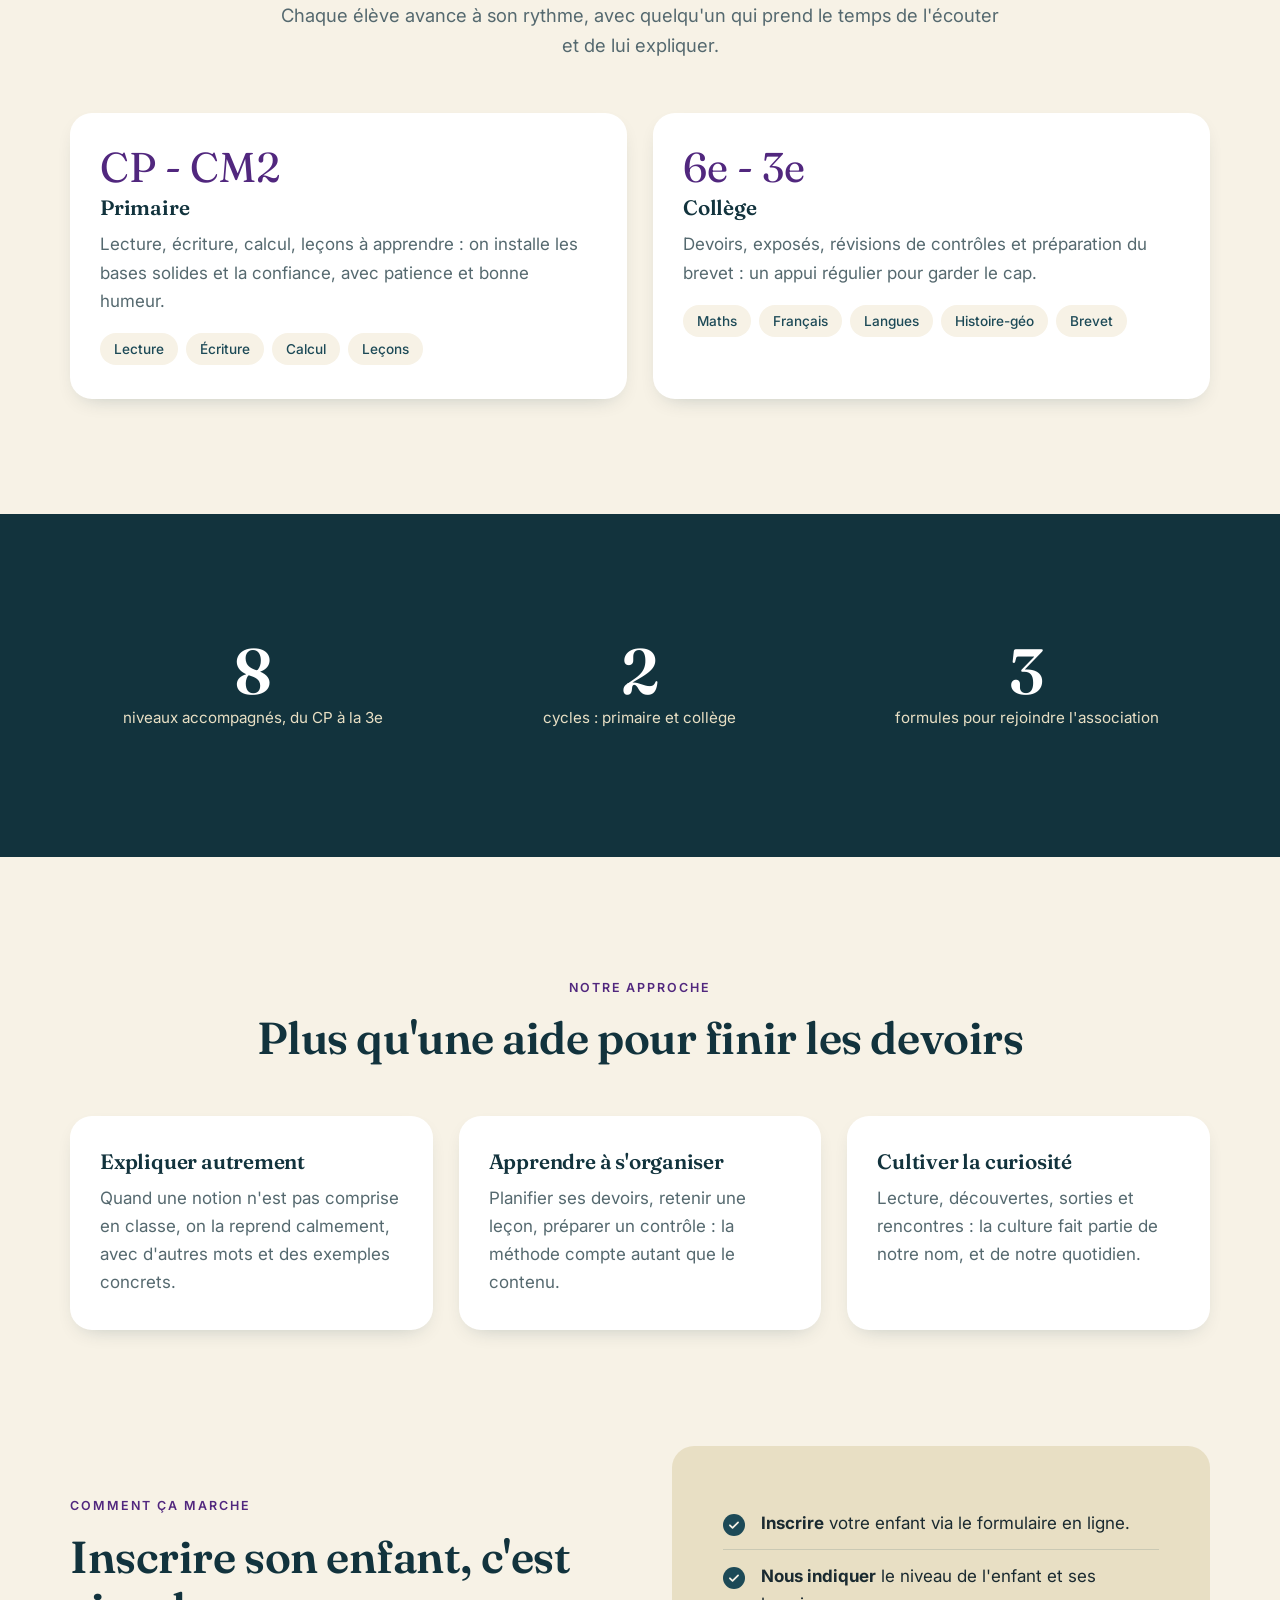
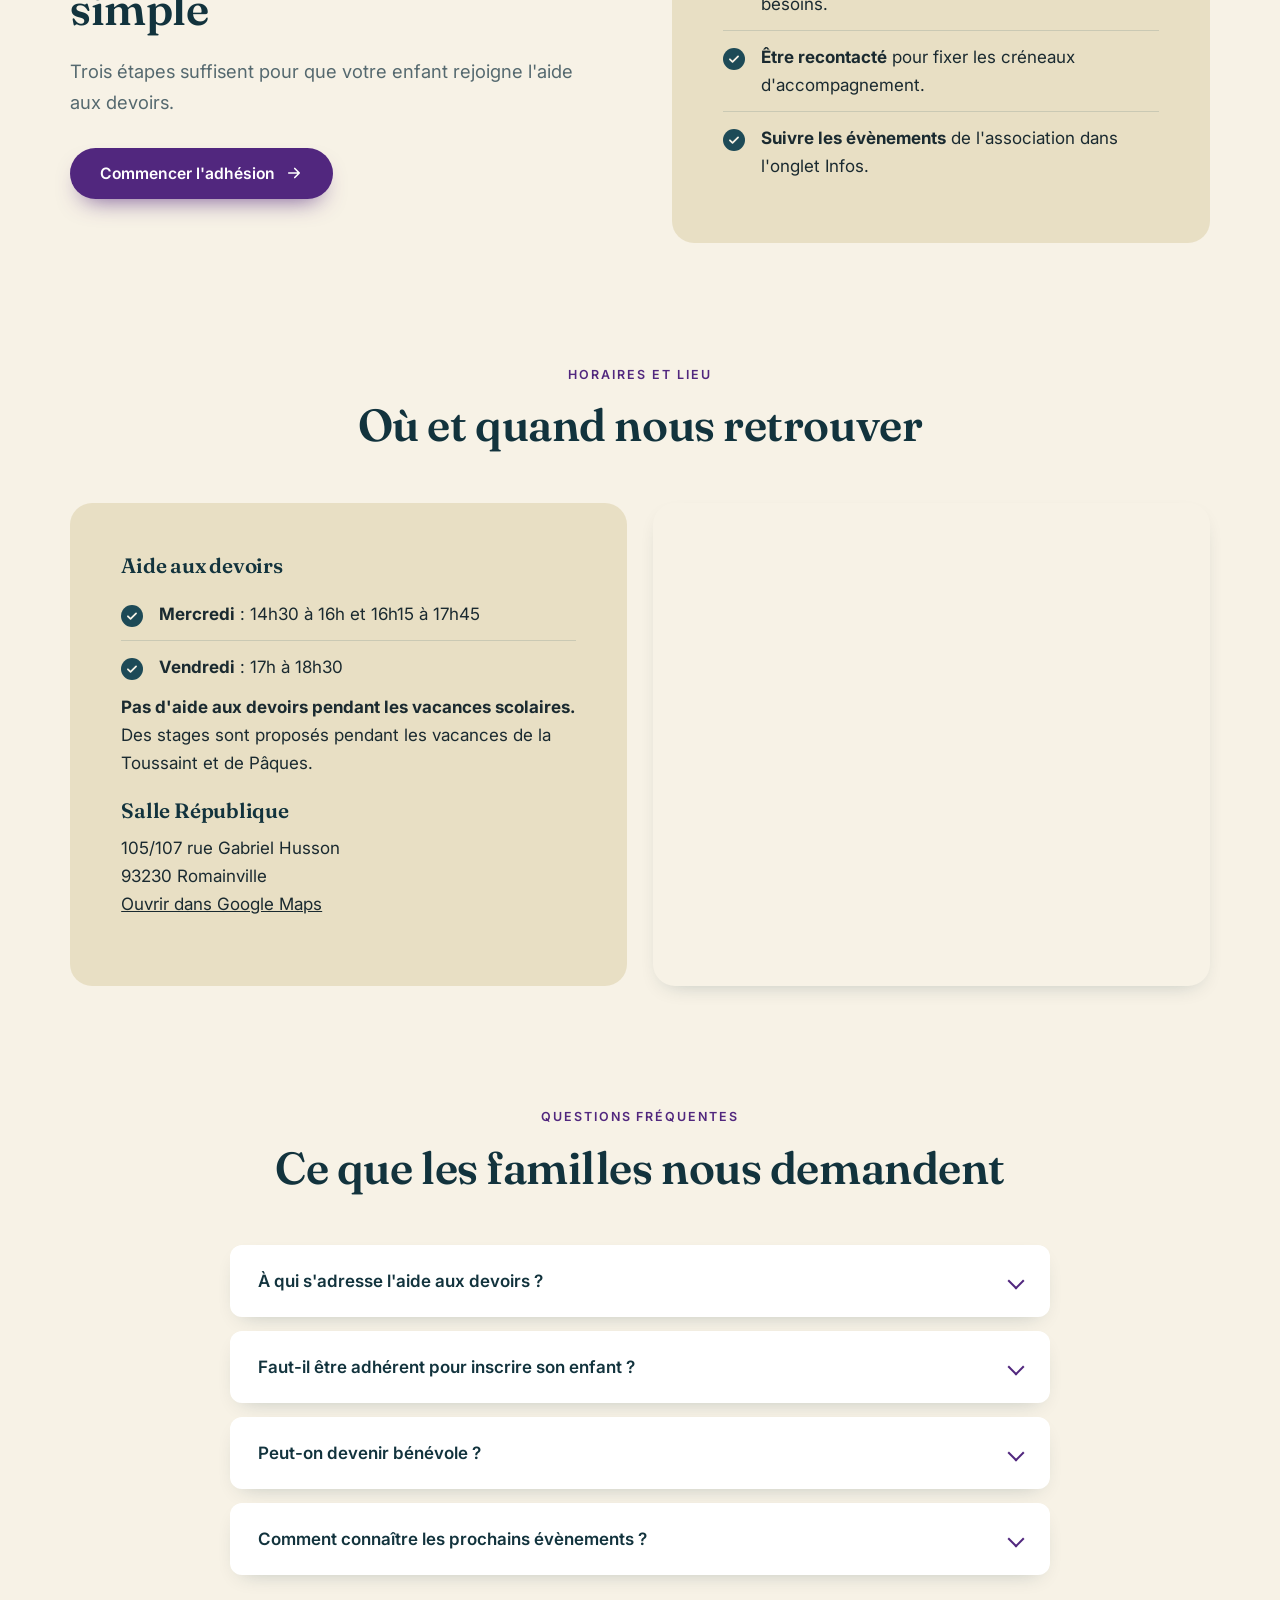
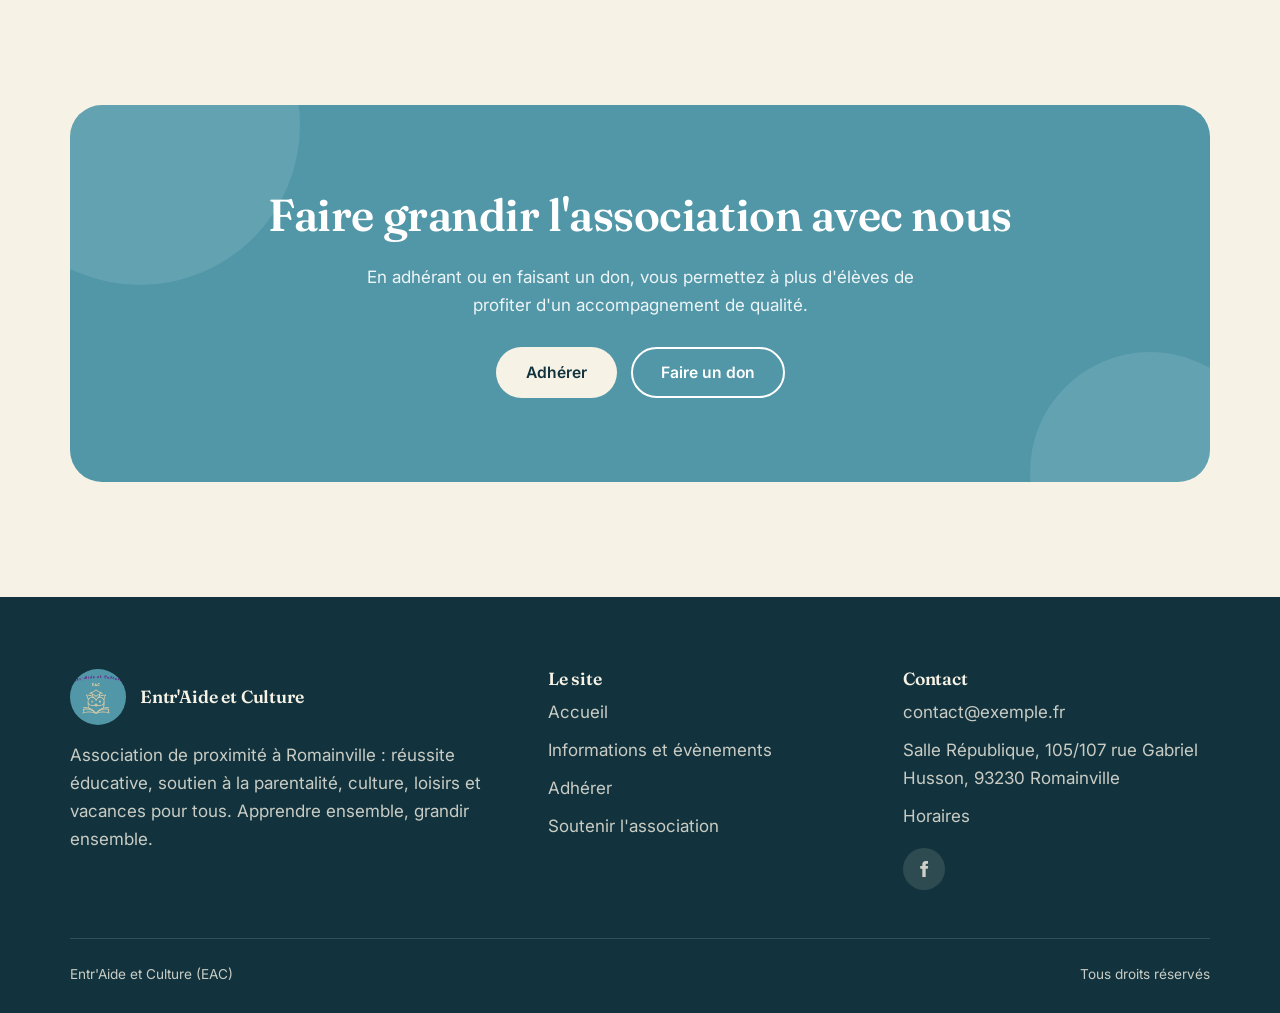
==== commit b6cf9ece: "1.3" ====
--- a/index.html
+++ b/index.html
@@ -9,7 +9,7 @@
 <link rel="preconnect" href="https://fonts.googleapis.com">
 <link rel="preconnect" href="https://fonts.gstatic.com" crossorigin>
 <link href="https://fonts.googleapis.com/css2?family=Fraunces:ital,opsz,wght@0,9..144,500;0,9..144,600;1,9..144,500&family=Inter:wght@400;500;600&display=swap" rel="stylesheet">
-<link rel="stylesheet" href="css/style.css">
+<link rel="stylesheet" href="css/style.css?v=3">
 </head>
 <body>
 <header class="site-header">
@@ -189,8 +189,8 @@
     <div class="copyright"><span>Entr'Aide et Culture (EAC)</span><span>Tous droits réservés</span></div>
   </div>
 </footer>
-<script src="js/config.js"></script>
-<script src="data/evenements.js"></script>
-<script src="js/main.js"></script>
+<script src="js/config.js?v=3"></script>
+<script src="data/evenements.js?v=3"></script>
+<script src="js/main.js?v=3"></script>
 </body>
 </html>
--- a/css/style.css
+++ b/css/style.css
@@ -140,7 +140,7 @@
   animation: breathe 7s ease-in-out infinite;
 }
 .hero-visual .ring.two { inset: -3%; border-radius: 50%; background: none; border: 2px dashed rgba(29, 74, 87, 0.35); box-shadow: none; animation: spin 40s linear infinite; }
-.hero-visual img { position: relative; box-sizing: border-box; width: 82%; height: auto; padding: 7%; border-radius: 50%; background: var(--teal); box-shadow: var(--shadow); animation: float 6s ease-in-out infinite; }
+.hero-visual img { position: relative; width: 70%; height: auto; clip-path: circle(60%); animation: float 6s ease-in-out infinite; }
 .chip {
   position: absolute; background: var(--white); border-radius: 999px; padding: 10px 18px;
   font-weight: 600; font-size: 0.88rem; color: var(--teal-dark); box-shadow: var(--shadow-sm);
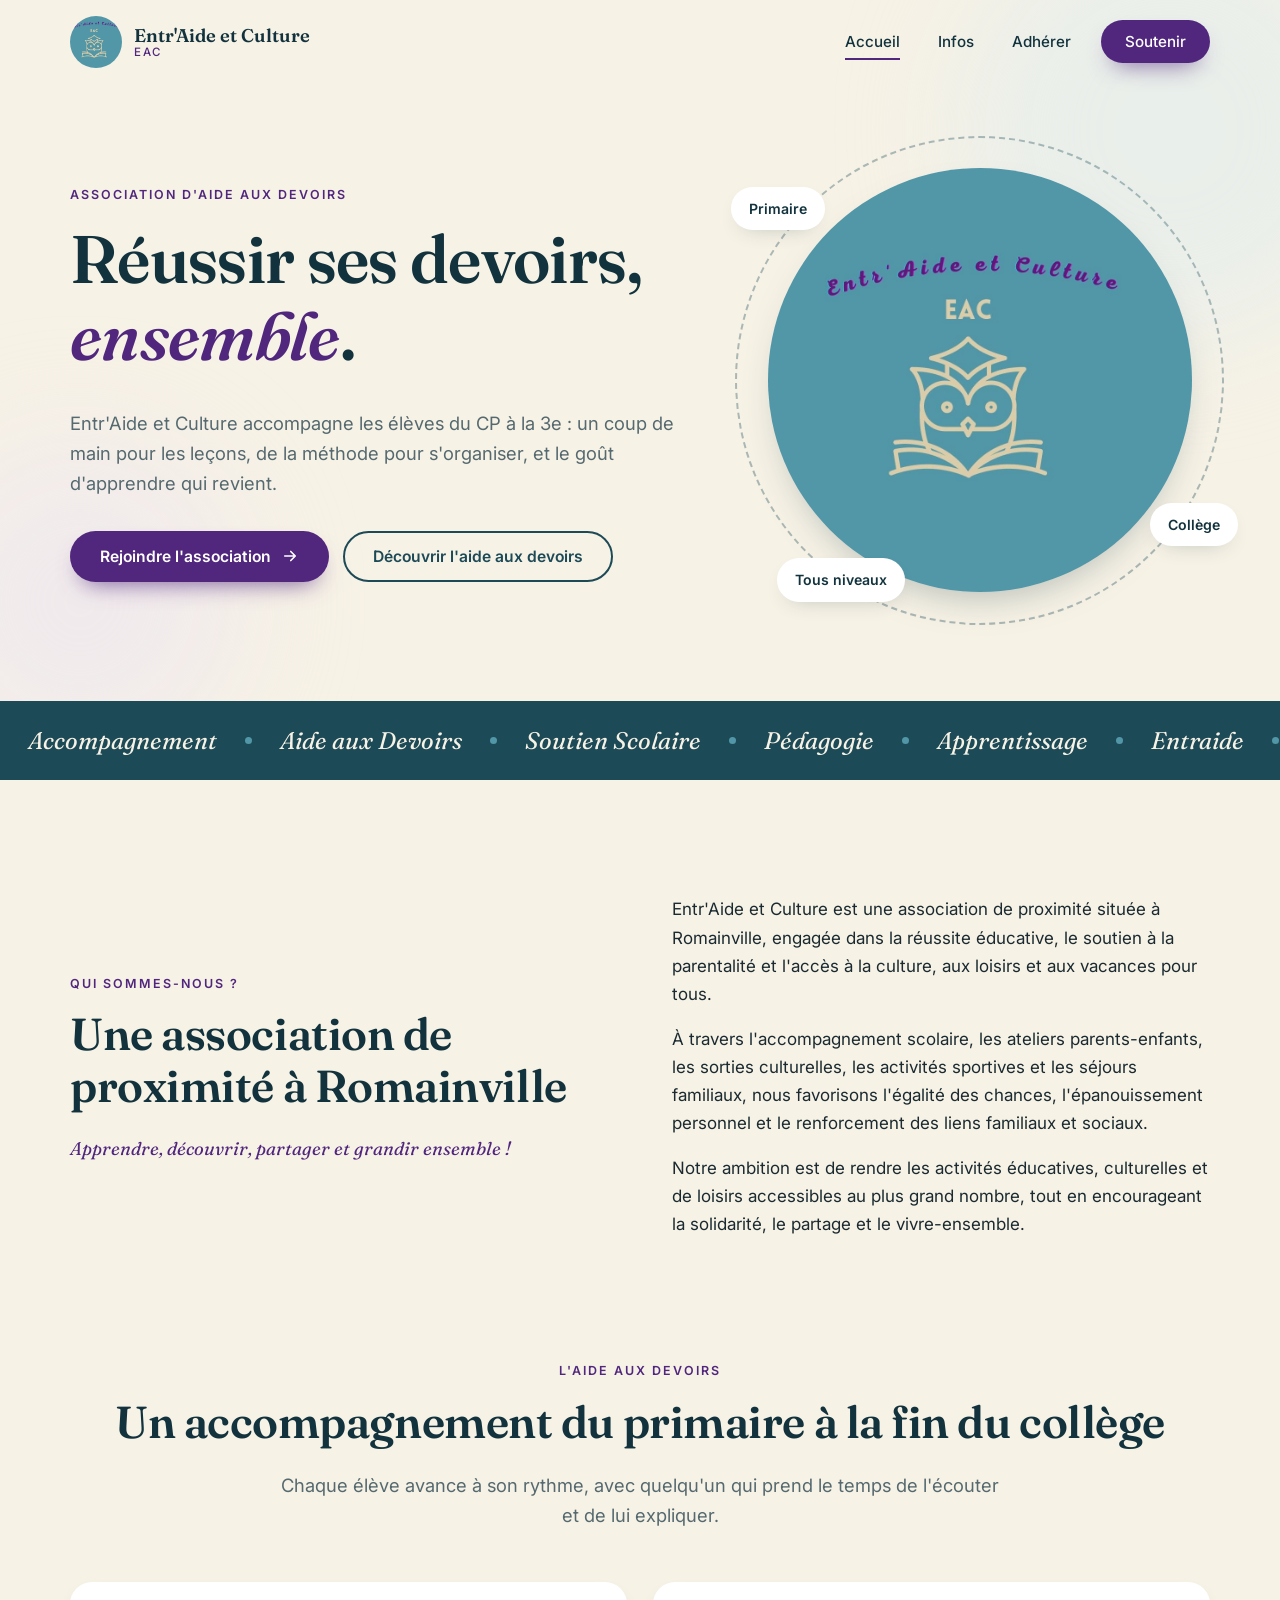
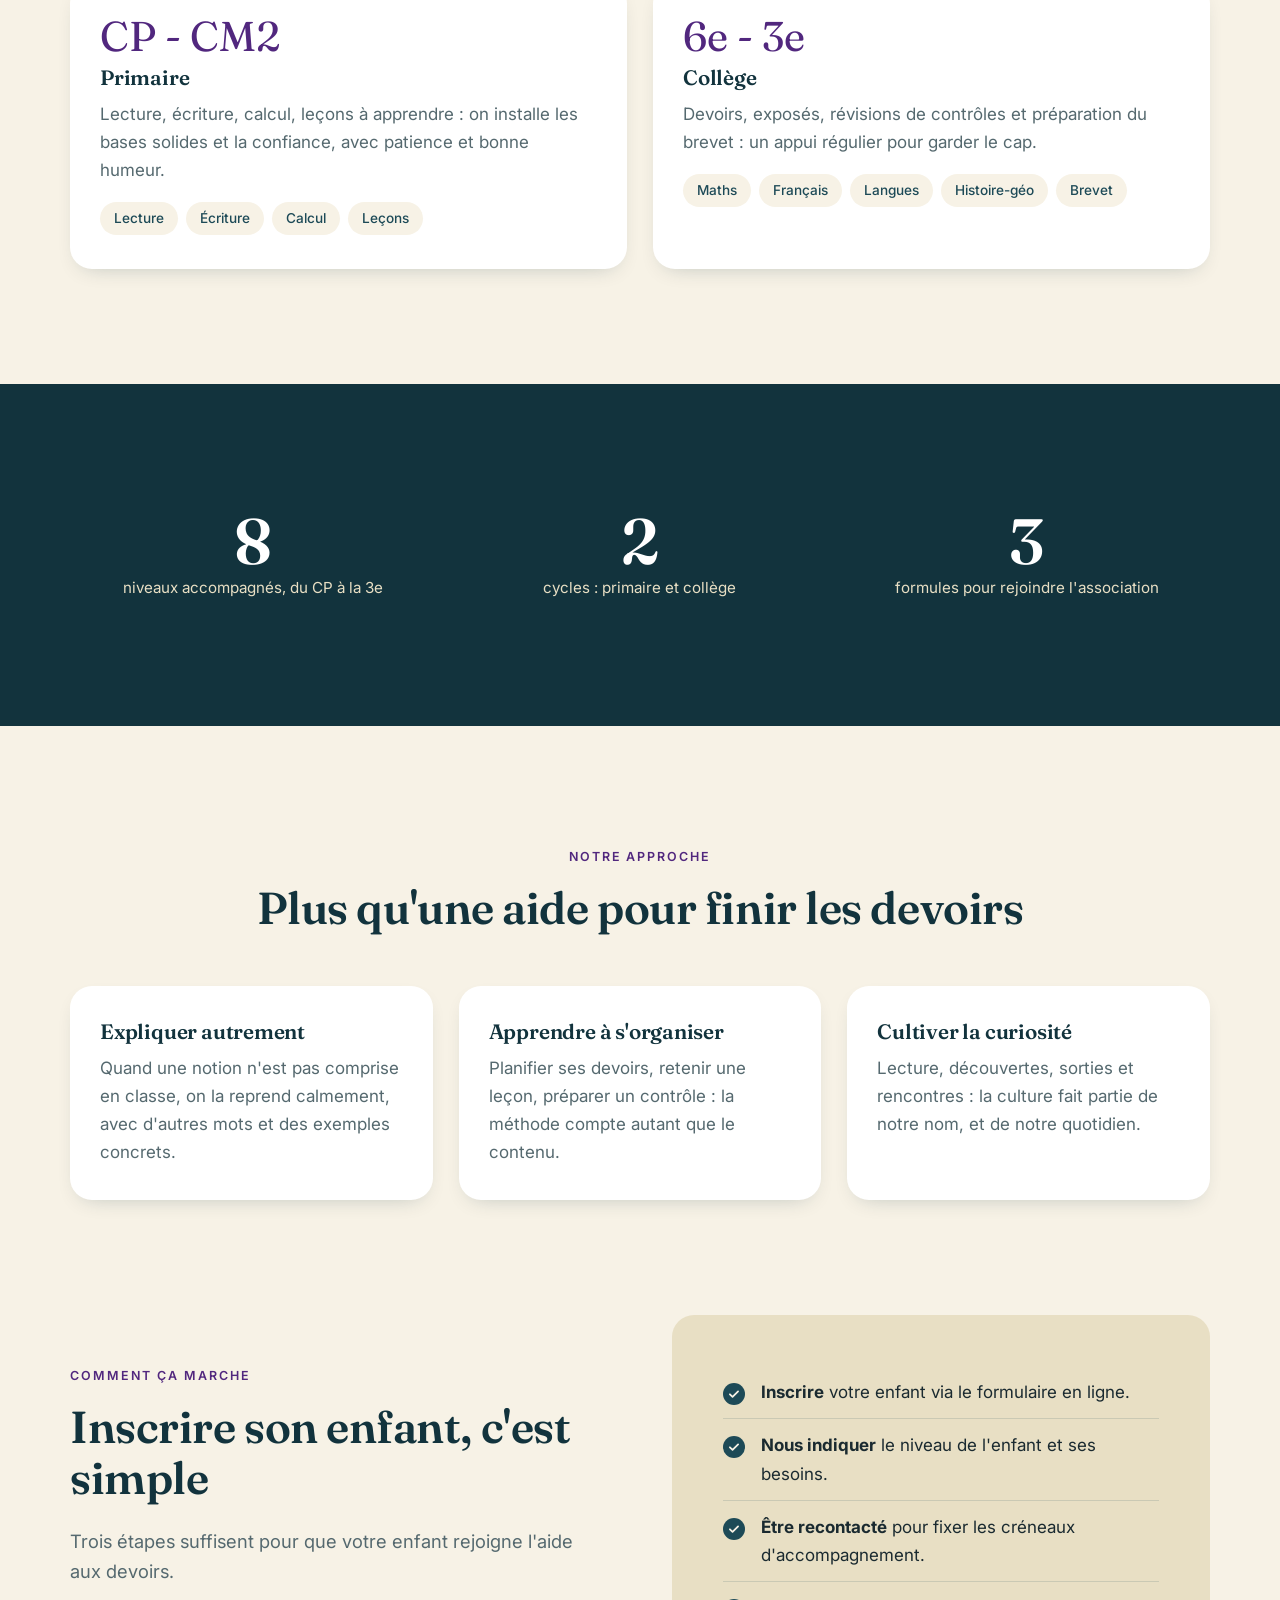
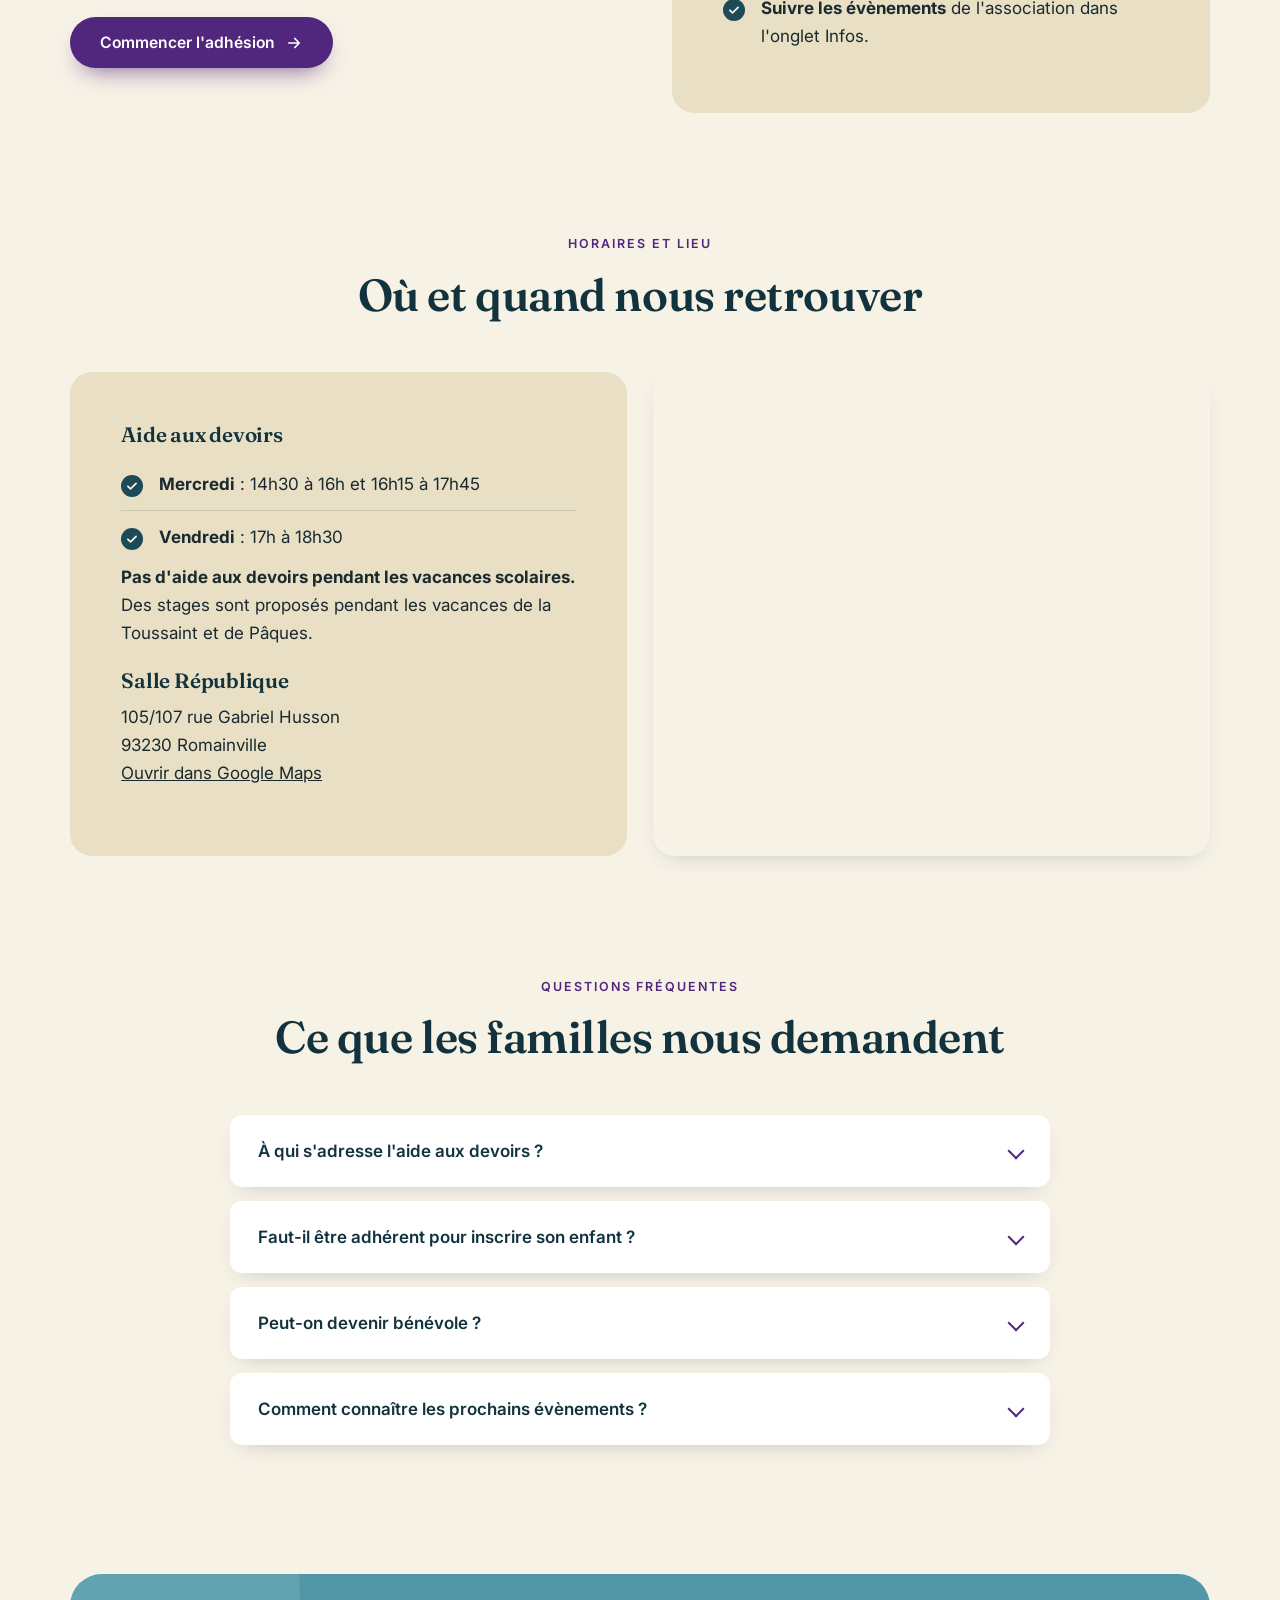
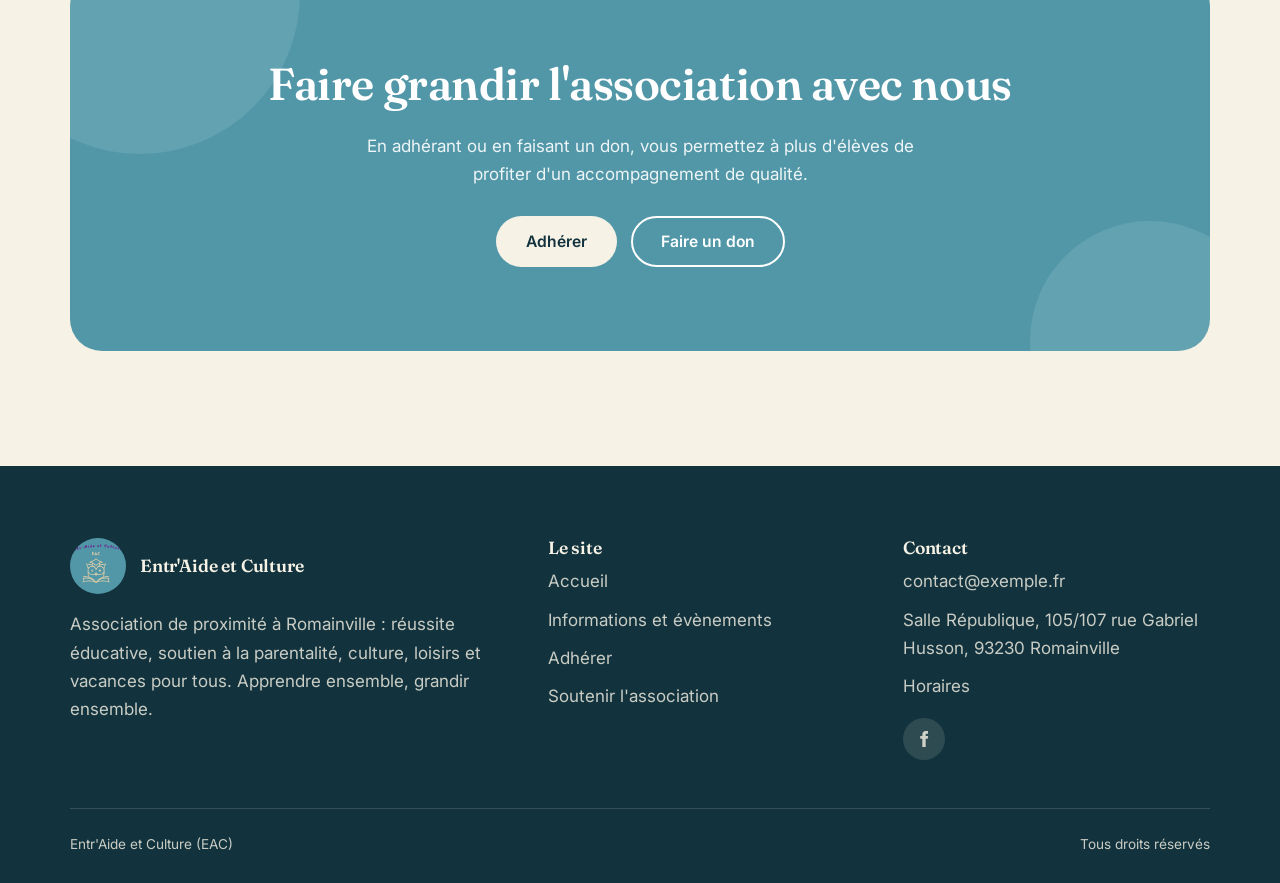
==== commit 907415fe: "event1.2" ====
--- a/index.html
+++ b/index.html
@@ -9,7 +9,7 @@
 <link rel="preconnect" href="https://fonts.googleapis.com">
 <link rel="preconnect" href="https://fonts.gstatic.com" crossorigin>
 <link href="https://fonts.googleapis.com/css2?family=Fraunces:ital,opsz,wght@0,9..144,500;0,9..144,600;1,9..144,500&family=Inter:wght@400;500;600&display=swap" rel="stylesheet">
-<link rel="stylesheet" href="css/style.css?v=3">
+<link rel="stylesheet" href="css/style.css">
 </head>
 <body>
 <header class="site-header">
@@ -46,7 +46,7 @@
 
 <div class="marquee" aria-hidden="true"><div class="marquee-track"><span>Accompagnement</span><i></i><span>Aide aux Devoirs</span><i></i><span>Soutien Scolaire</span><i></i><span>Pédagogie</span><i></i><span>Apprentissage</span><i></i><span>Entraide</span><i></i><span>Culture</span><i></i><span>Parentalité</span><i></i><span>Bienveillance</span><i></i><span>Suivi éducatif</span><i></i></div></div>
 
-<section class="section" id="presentation">
+<section class="section" id="presentation" style="padding-bottom:0">
   <div class="container split">
     <div class="reveal left">
       <span class="eyebrow">Qui sommes-nous ?</span>
@@ -61,7 +61,7 @@
   </div>
 </section>
 
-<section class="section" id="aide">
+<section class="section" id="aide" style="padding-top:100px">
   <div class="container">
     <div class="section-head center reveal">
       <span class="eyebrow">L'aide aux devoirs</span>
@@ -189,8 +189,8 @@
     <div class="copyright"><span>Entr'Aide et Culture (EAC)</span><span>Tous droits réservés</span></div>
   </div>
 </footer>
-<script src="js/config.js?v=3"></script>
-<script src="data/evenements.js?v=3"></script>
-<script src="js/main.js?v=3"></script>
+<script src="js/config.js"></script>
+<script src="data/evenements.js"></script>
+<script src="js/main.js"></script>
 </body>
 </html>
--- a/css/style.css
+++ b/css/style.css
@@ -394,3 +394,23 @@
   html { scroll-behavior: auto; }
 }
 [hidden] { display: none !important; }
+
+/* Blog */
+.posts { display: grid; gap: 22px; }
+.post { background: var(--white); border-radius: var(--radius); box-shadow: var(--shadow-sm); overflow: hidden; }
+.post summary { list-style: none; cursor: pointer; padding: 30px clamp(22px, 4vw, 40px); }
+.post summary::-webkit-details-marker { display: none; }
+.post time { font-size: 0.82rem; font-weight: 600; letter-spacing: 0.08em; text-transform: uppercase; color: var(--violet); }
+.post h3 { margin: 8px 0 10px; }
+.post summary p { margin: 0 0 14px; color: var(--muted); }
+.post .more { font-weight: 600; color: var(--teal-dark); border-bottom: 2px solid var(--teal); }
+.post[open] .more { display: none; }
+.post-body { padding: 0 clamp(22px, 4vw, 40px) 34px; max-width: 78ch; }
+.post-body h4 { font-family: var(--serif); font-size: 1.2rem; color: var(--teal-dark); margin: 28px 0 10px; }
+.post-body ul { margin: 0; padding-left: 20px; }
+.post-body li { margin-bottom: 6px; }
+.post-end { margin-top: 32px; padding: 24px 26px; background: var(--sand); border-radius: var(--radius-sm); }
+.post-end h4 { margin-top: 0; }
+.post-end p:last-child { margin-bottom: 0; }
+.post .less { display: block; margin-top: 26px; background: none; border: 0; border-bottom: 2px solid var(--teal); padding: 0 0 2px; font: inherit; cursor: pointer; }
+.post[open] .less { display: inline-block; }
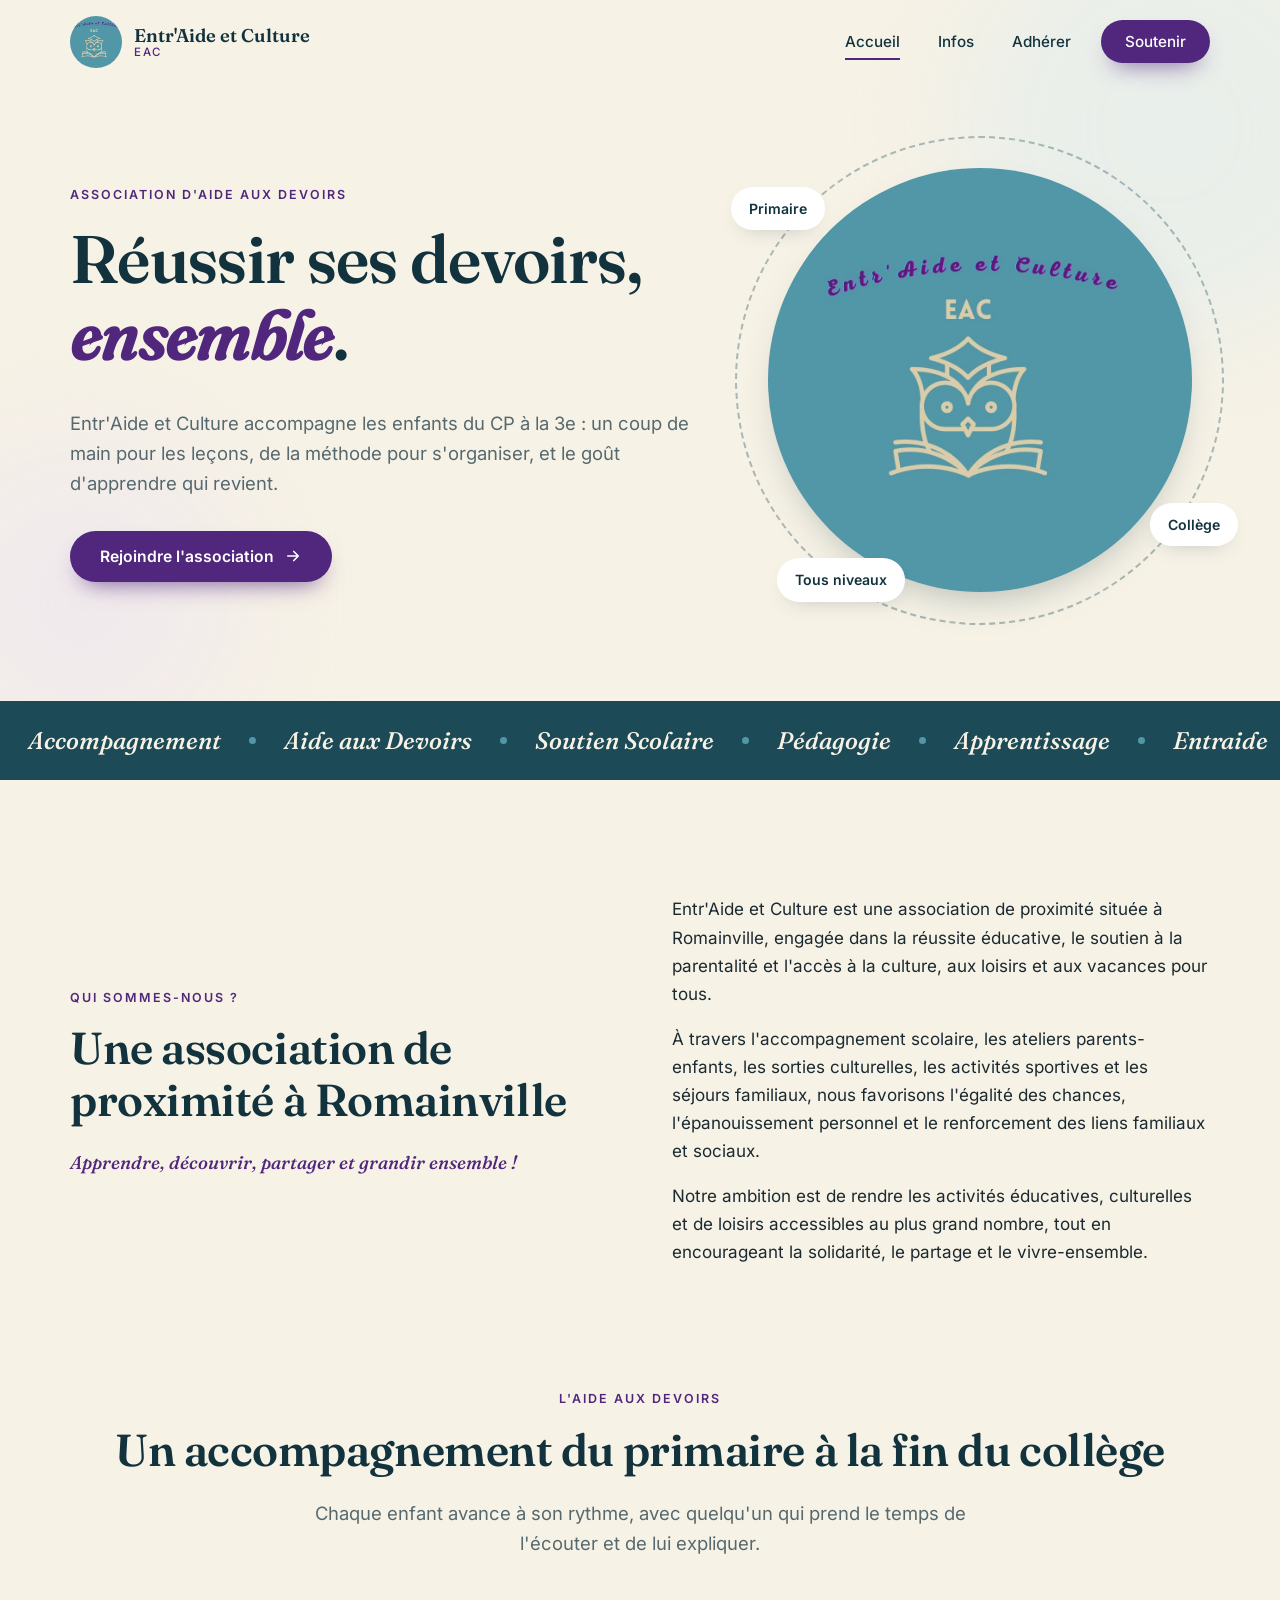
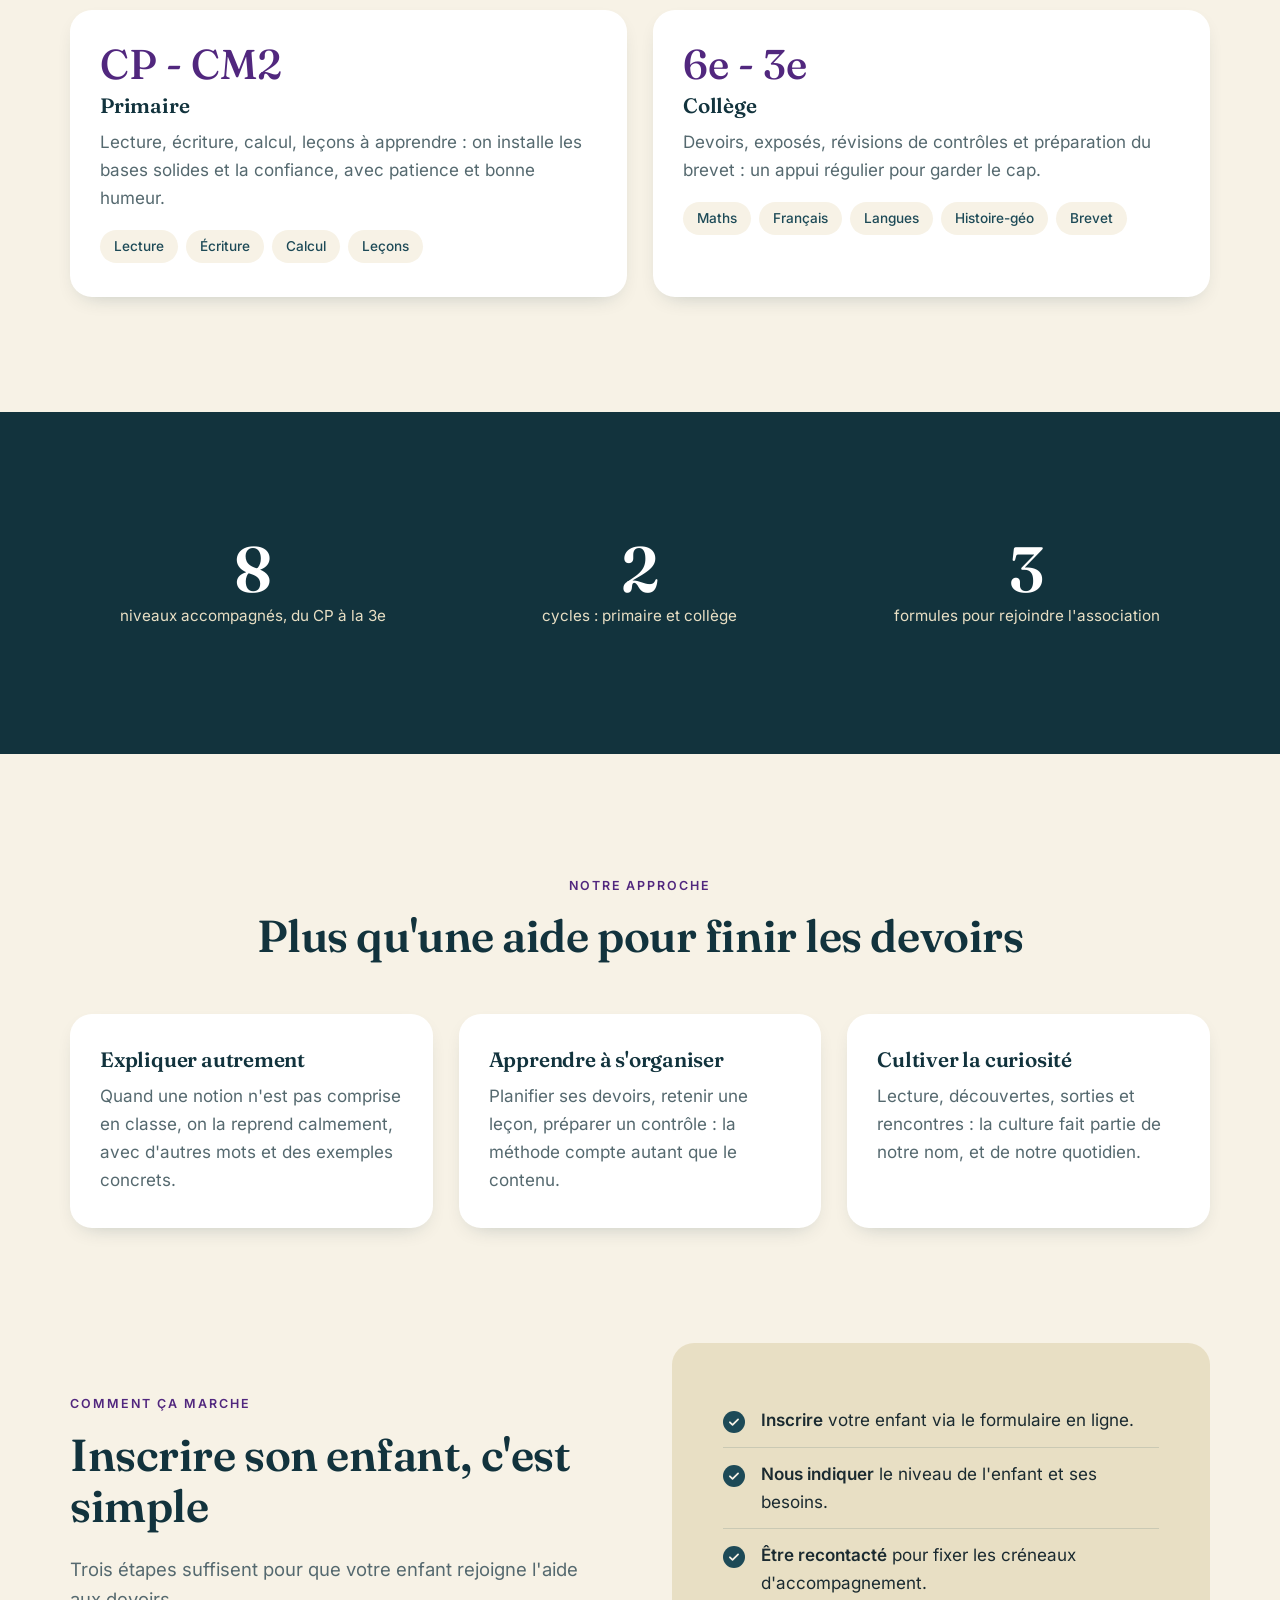
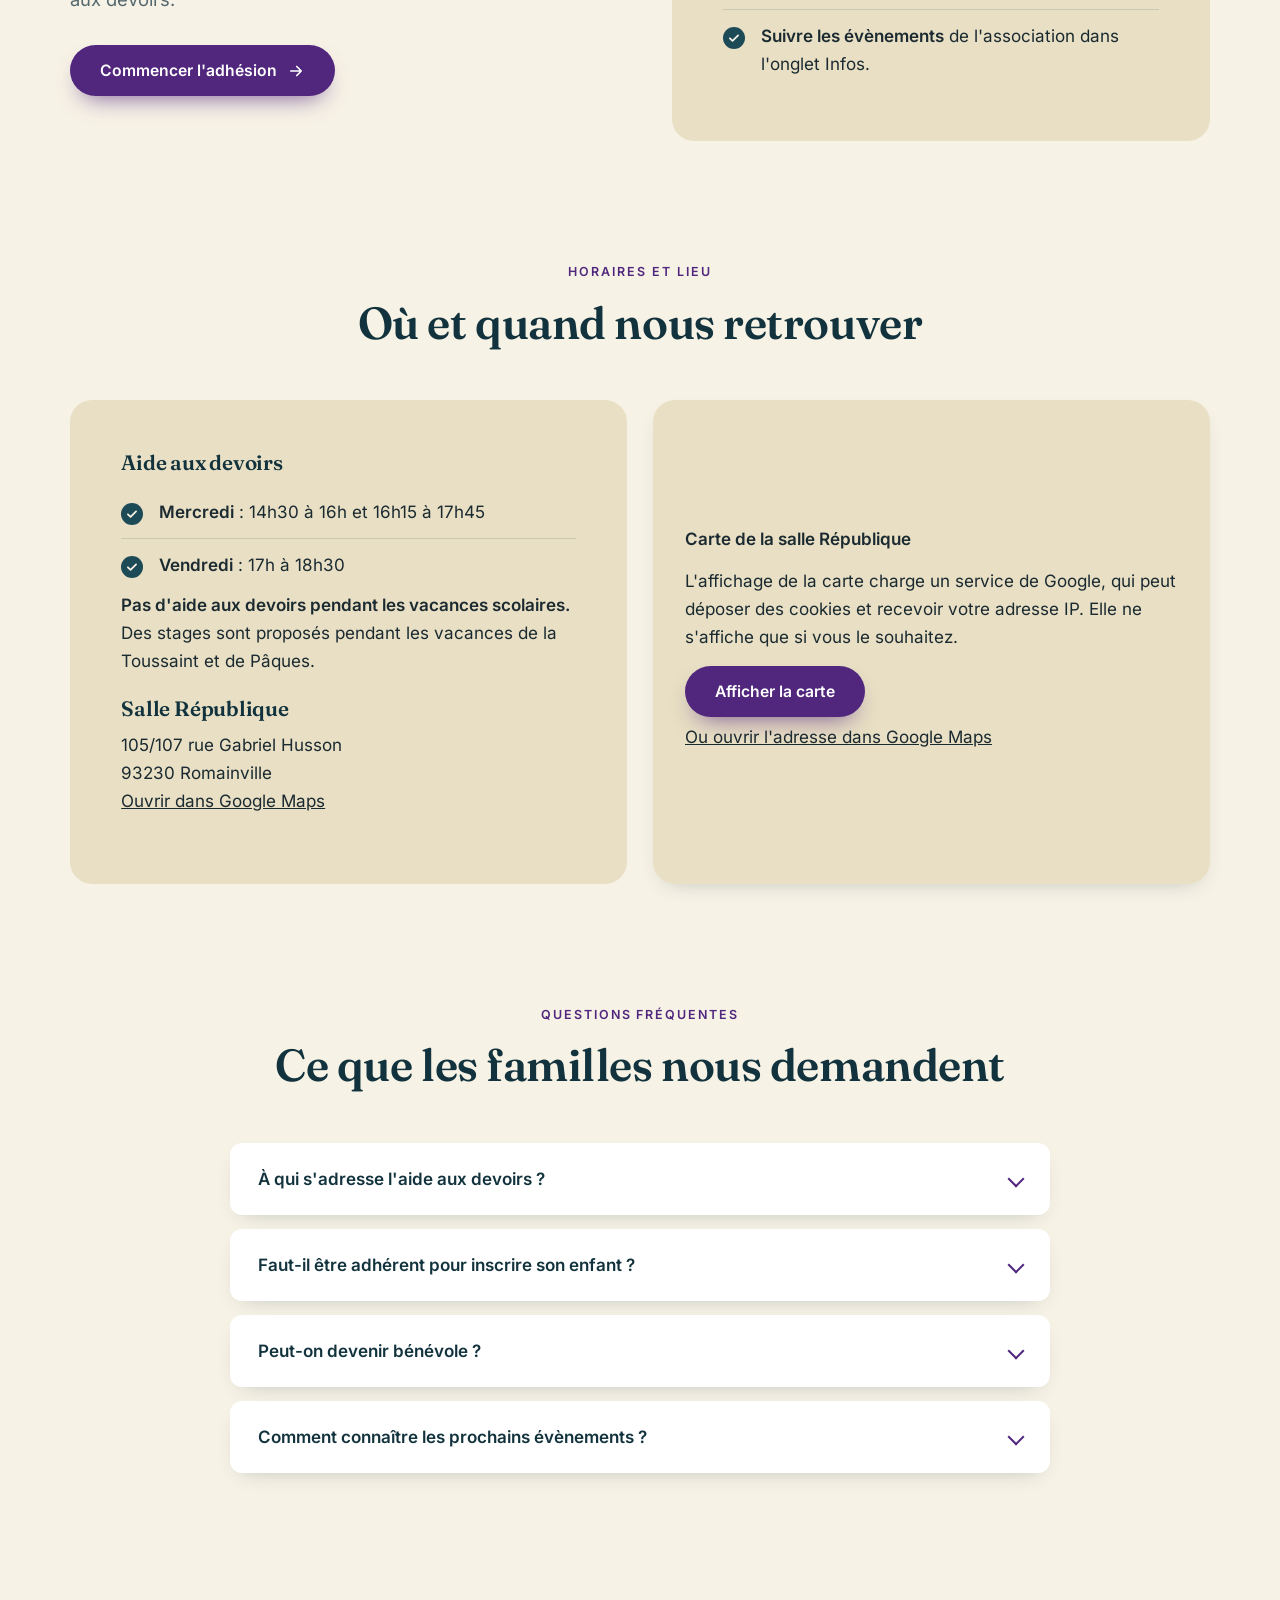
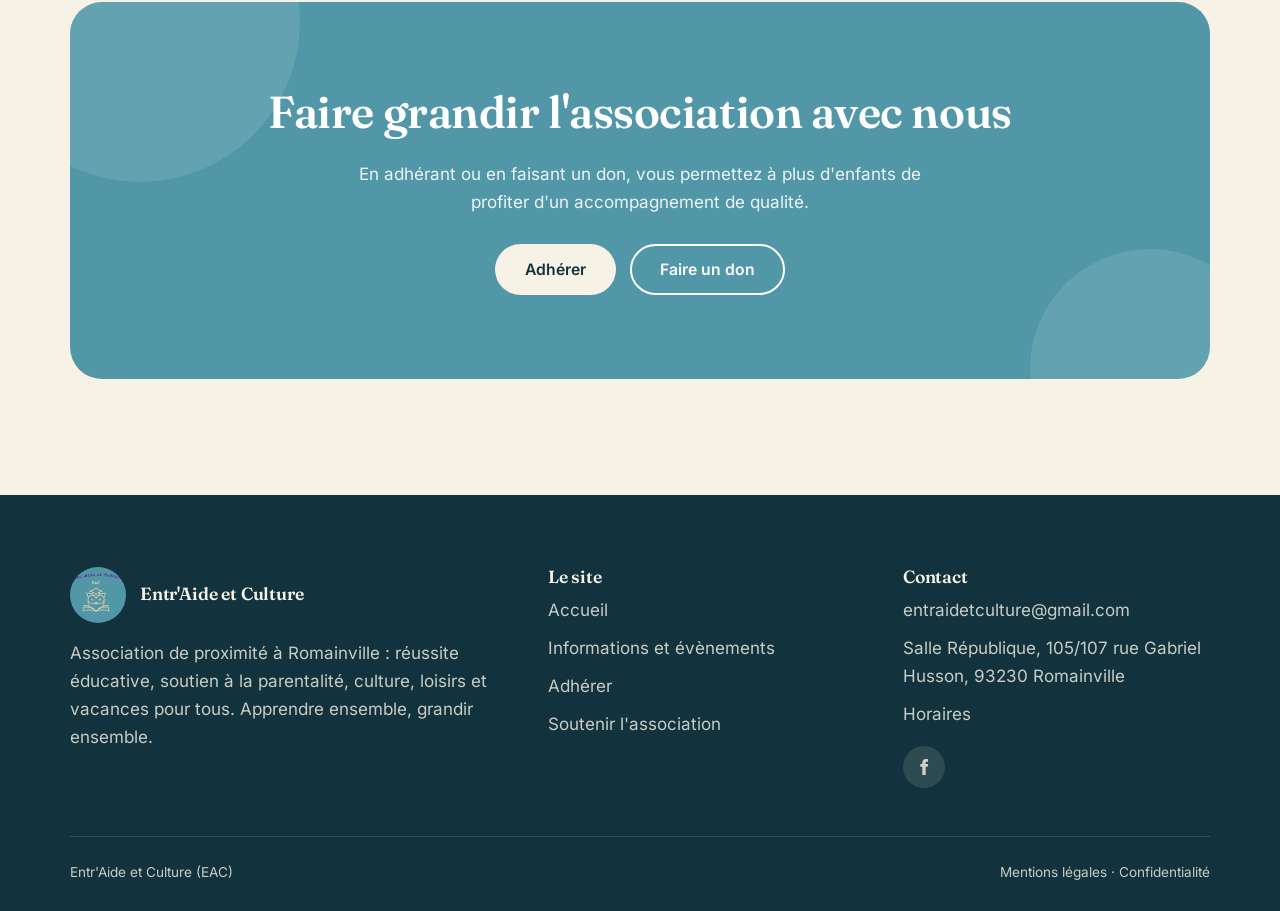
==== commit 79013510: "1.1" ====
--- a/index.html
+++ b/index.html
@@ -6,9 +6,7 @@
 <title>Entr'Aide et Culture - Aide aux devoirs</title>
 <meta name="description" content="Entr'Aide et Culture, association de proximité à Romainville : aide aux devoirs, soutien à la parentalité, culture, loisirs et vacances pour tous.">
 <link rel="icon" href="assets/favicon.png">
-<link rel="preconnect" href="https://fonts.googleapis.com">
-<link rel="preconnect" href="https://fonts.gstatic.com" crossorigin>
-<link href="https://fonts.googleapis.com/css2?family=Fraunces:ital,opsz,wght@0,9..144,500;0,9..144,600;1,9..144,500&family=Inter:wght@400;500;600&display=swap" rel="stylesheet">
+<link rel="stylesheet" href="css/fonts.css">
 <link rel="stylesheet" href="css/style.css">
 </head>
 <body>
@@ -30,10 +28,9 @@
     <div>
       <span class="eyebrow">Association d'aide aux devoirs</span>
       <h1>Réussir ses devoirs, <em>ensemble</em>.</h1>
-      <p class="lead">Entr'Aide et Culture accompagne les élèves du CP à la 3e : un coup de main pour les leçons, de la méthode pour s'organiser, et le goût d'apprendre qui revient.</p>
+      <p class="lead">Entr'Aide et Culture accompagne les enfants du CP à la 3e : un coup de main pour les leçons, de la méthode pour s'organiser, et le goût d'apprendre qui revient.</p>
       <div class="hero-actions">
         <a class="btn btn-primary" href="adhesion.html">Rejoindre l'association <svg viewBox="0 0 24 24" fill="none" stroke="currentColor" stroke-width="2.2" stroke-linecap="round" stroke-linejoin="round"><path d="M5 12h14M13 6l6 6-6 6"/></svg></a>
-        <a class="btn btn-ghost" href="#aide">Découvrir l'aide aux devoirs</a>
       </div>
     </div>
     <div class="hero-visual">
@@ -66,7 +63,7 @@
     <div class="section-head center reveal">
       <span class="eyebrow">L'aide aux devoirs</span>
       <h2>Un accompagnement du primaire à la fin du collège</h2>
-      <p class="lead">Chaque élève avance à son rythme, avec quelqu'un qui prend le temps de l'écouter et de lui expliquer.</p>
+      <p class="lead">Chaque enfant avance à son rythme, avec quelqu'un qui prend le temps de l'écouter et de lui expliquer.</p>
     </div>
     <div class="grid grid-2">
       <article class="card level-card reveal">
@@ -145,7 +142,12 @@
         <p>105/107 rue Gabriel Husson<br>93230 Romainville<br><a href="https://www.google.com/maps/search/?api=1&query=105+rue+Gabriel+Husson+93230+Romainville" target="_blank" rel="noopener">Ouvrir dans Google Maps</a></p>
       </div>
       <div class="map-frame reveal">
-        <iframe title="Carte : Salle République, 105/107 rue Gabriel Husson" src="https://www.google.com/maps?q=105+rue+Gabriel+Husson+93230+Romainville&output=embed" loading="lazy" referrerpolicy="no-referrer-when-downgrade" allowfullscreen></iframe>
+        <div class="map-consent">
+          <p><strong>Carte de la salle République</strong></p>
+          <p>L'affichage de la carte charge un service de Google, qui peut déposer des cookies et recevoir votre adresse IP. Elle ne s'affiche que si vous le souhaitez.</p>
+          <button type="button" class="btn btn-primary" id="load-map">Afficher la carte</button>
+          <p><a href="https://www.google.com/maps/search/?api=1&query=105+rue+Gabriel+Husson+93230+Romainville" target="_blank" rel="noopener">Ou ouvrir l'adresse dans Google Maps</a></p>
+        </div>
       </div>
     </div>
   </div>
@@ -155,7 +157,7 @@
   <div class="container">
     <div class="section-head center reveal"><span class="eyebrow">Questions fréquentes</span><h2>Ce que les familles nous demandent</h2></div>
     <div class="faq">
-      <details class="reveal"><summary>À qui s'adresse l'aide aux devoirs ?</summary><div class="answer">Aux élèves de l'école primaire (du CP au CM2) et du collège (de la 6e à la 3e), quel que soit leur niveau.</div></details>
+      <details class="reveal"><summary>À qui s'adresse l'aide aux devoirs ?</summary><div class="answer">Aux enfants de l'école primaire (du CP au CM2) et du collège (de la 6e à la 3e), quel que soit leur niveau.</div></details>
       <details class="reveal"><summary>Faut-il être adhérent pour inscrire son enfant ?</summary><div class="answer">Non. L'inscription de l'enfant à l'aide aux devoirs est distincte de l'adhésion. L'adhésion (20 € par an) est facultative : elle donne accès a diverses activités de l'association comme le handfit et des ateliers cuisine parents/enfants. Tout se fait depuis la page Adhérer.</div></details>
       <details class="reveal"><summary>Peut-on devenir bénévole ?</summary><div class="answer">Bien sûr. Étudiants, parents, retraités : toute personne qui souhaite donner un peu de temps est la bienvenue. Choisissez l'adhésion bénévole.</div></details>
       <details class="reveal"><summary>Comment connaître les prochains évènements ?</summary><div class="answer">Tout est annoncé dans l'onglet Infos, mis à jour au fur et à mesure.</div></details>
@@ -167,7 +169,7 @@
   <div class="container">
     <div class="cta-box reveal">
       <h2>Faire grandir l'association avec nous</h2>
-      <p>En adhérant ou en faisant un don, vous permettez à plus d'élèves de profiter d'un accompagnement de qualité.</p>
+      <p>En adhérant ou en faisant un don, vous permettez à plus d'enfants de profiter d'un accompagnement de qualité.</p>
       <div class="cta-actions"><a class="btn btn-light" href="adhesion.html">Adhérer</a><a class="btn btn-ghost" style="border-color:#fff;color:#fff" href="don.html">Faire un don</a></div>
     </div>
   </div>
@@ -186,7 +188,7 @@
         <li><a href="adhesion.html">Adhérer</a></li><li><a href="don.html">Soutenir l'association</a></li></ul></div>
       <div><h3>Contact</h3><ul><li><a data-mail href="#"></a></li><li>Salle République, 105/107 rue Gabriel Husson, 93230 Romainville</li><li><a href="index.html#horaires">Horaires</a></li></ul><div class="socials" data-socials></div></div>
     </div>
-    <div class="copyright"><span>Entr'Aide et Culture (EAC)</span><span>Tous droits réservés</span></div>
+    <div class="copyright"><span>Entr'Aide et Culture (EAC)</span><span><a href="mentions-legales.html">Mentions légales</a> · <a href="confidentialite.html">Confidentialité</a></span></div>
   </div>
 </footer>
 <script src="js/config.js"></script>
--- a/css/fonts.css
+++ b/css/fonts.css
@@ -0,0 +1,49 @@
+/* Polices hébergées sur le site (latin) : aucun appel à Google. */
+@font-face {
+  font-family: 'Fraunces';
+  font-style: italic;
+  font-weight: 500;
+  font-display: swap;
+  src: url(../assets/fonts/fraunces-1.woff2) format('woff2');
+  unicode-range: U+0000-00FF, U+0131, U+0152-0153, U+02BB-02BC, U+02C6, U+02DA, U+02DC, U+0304, U+0308, U+0329, U+2000-206F, U+20AC, U+2122, U+2191, U+2193, U+2212, U+2215, U+FEFF, U+FFFD;
+}
+@font-face {
+  font-family: 'Fraunces';
+  font-style: normal;
+  font-weight: 500;
+  font-display: swap;
+  src: url(../assets/fonts/fraunces-2.woff2) format('woff2');
+  unicode-range: U+0000-00FF, U+0131, U+0152-0153, U+02BB-02BC, U+02C6, U+02DA, U+02DC, U+0304, U+0308, U+0329, U+2000-206F, U+20AC, U+2122, U+2191, U+2193, U+2212, U+2215, U+FEFF, U+FFFD;
+}
+@font-face {
+  font-family: 'Fraunces';
+  font-style: normal;
+  font-weight: 600;
+  font-display: swap;
+  src: url(../assets/fonts/fraunces-2.woff2) format('woff2');
+  unicode-range: U+0000-00FF, U+0131, U+0152-0153, U+02BB-02BC, U+02C6, U+02DA, U+02DC, U+0304, U+0308, U+0329, U+2000-206F, U+20AC, U+2122, U+2191, U+2193, U+2212, U+2215, U+FEFF, U+FFFD;
+}
+@font-face {
+  font-family: 'Inter';
+  font-style: normal;
+  font-weight: 400;
+  font-display: swap;
+  src: url(../assets/fonts/inter-3.woff2) format('woff2');
+  unicode-range: U+0000-00FF, U+0131, U+0152-0153, U+02BB-02BC, U+02C6, U+02DA, U+02DC, U+0304, U+0308, U+0329, U+2000-206F, U+20AC, U+2122, U+2191, U+2193, U+2212, U+2215, U+FEFF, U+FFFD;
+}
+@font-face {
+  font-family: 'Inter';
+  font-style: normal;
+  font-weight: 500;
+  font-display: swap;
+  src: url(../assets/fonts/inter-3.woff2) format('woff2');
+  unicode-range: U+0000-00FF, U+0131, U+0152-0153, U+02BB-02BC, U+02C6, U+02DA, U+02DC, U+0304, U+0308, U+0329, U+2000-206F, U+20AC, U+2122, U+2191, U+2193, U+2212, U+2215, U+FEFF, U+FFFD;
+}
+@font-face {
+  font-family: 'Inter';
+  font-style: normal;
+  font-weight: 600;
+  font-display: swap;
+  src: url(../assets/fonts/inter-3.woff2) format('woff2');
+  unicode-range: U+0000-00FF, U+0131, U+0152-0153, U+02BB-02BC, U+02C6, U+02DA, U+02DC, U+0304, U+0308, U+0329, U+2000-206F, U+20AC, U+2122, U+2191, U+2193, U+2212, U+2215, U+FEFF, U+FFFD;
+}
--- a/css/style.css
+++ b/css/style.css
@@ -414,3 +414,9 @@
 .post-end p:last-child { margin-bottom: 0; }
 .post .less { display: block; margin-top: 26px; background: none; border: 0; border-bottom: 2px solid var(--teal); padding: 0 0 2px; font: inherit; cursor: pointer; }
 .post[open] .less { display: inline-block; }
+.map-consent { height: 100%; min-height: 360px; background: var(--sand); padding: 32px; display: flex; flex-direction: column; justify-content: center; align-items: flex-start; gap: 6px; }
+.map-consent p { margin: 0 0 8px; }
+.legal h2 { font-size: 1.5rem; margin: 40px 0 10px; }
+.legal p, .legal li { max-width: 75ch; }
+.legal ul { padding-left: 20px; }
+.todo { background: #fff3b0; padding: 0 4px; border-radius: 4px; }
